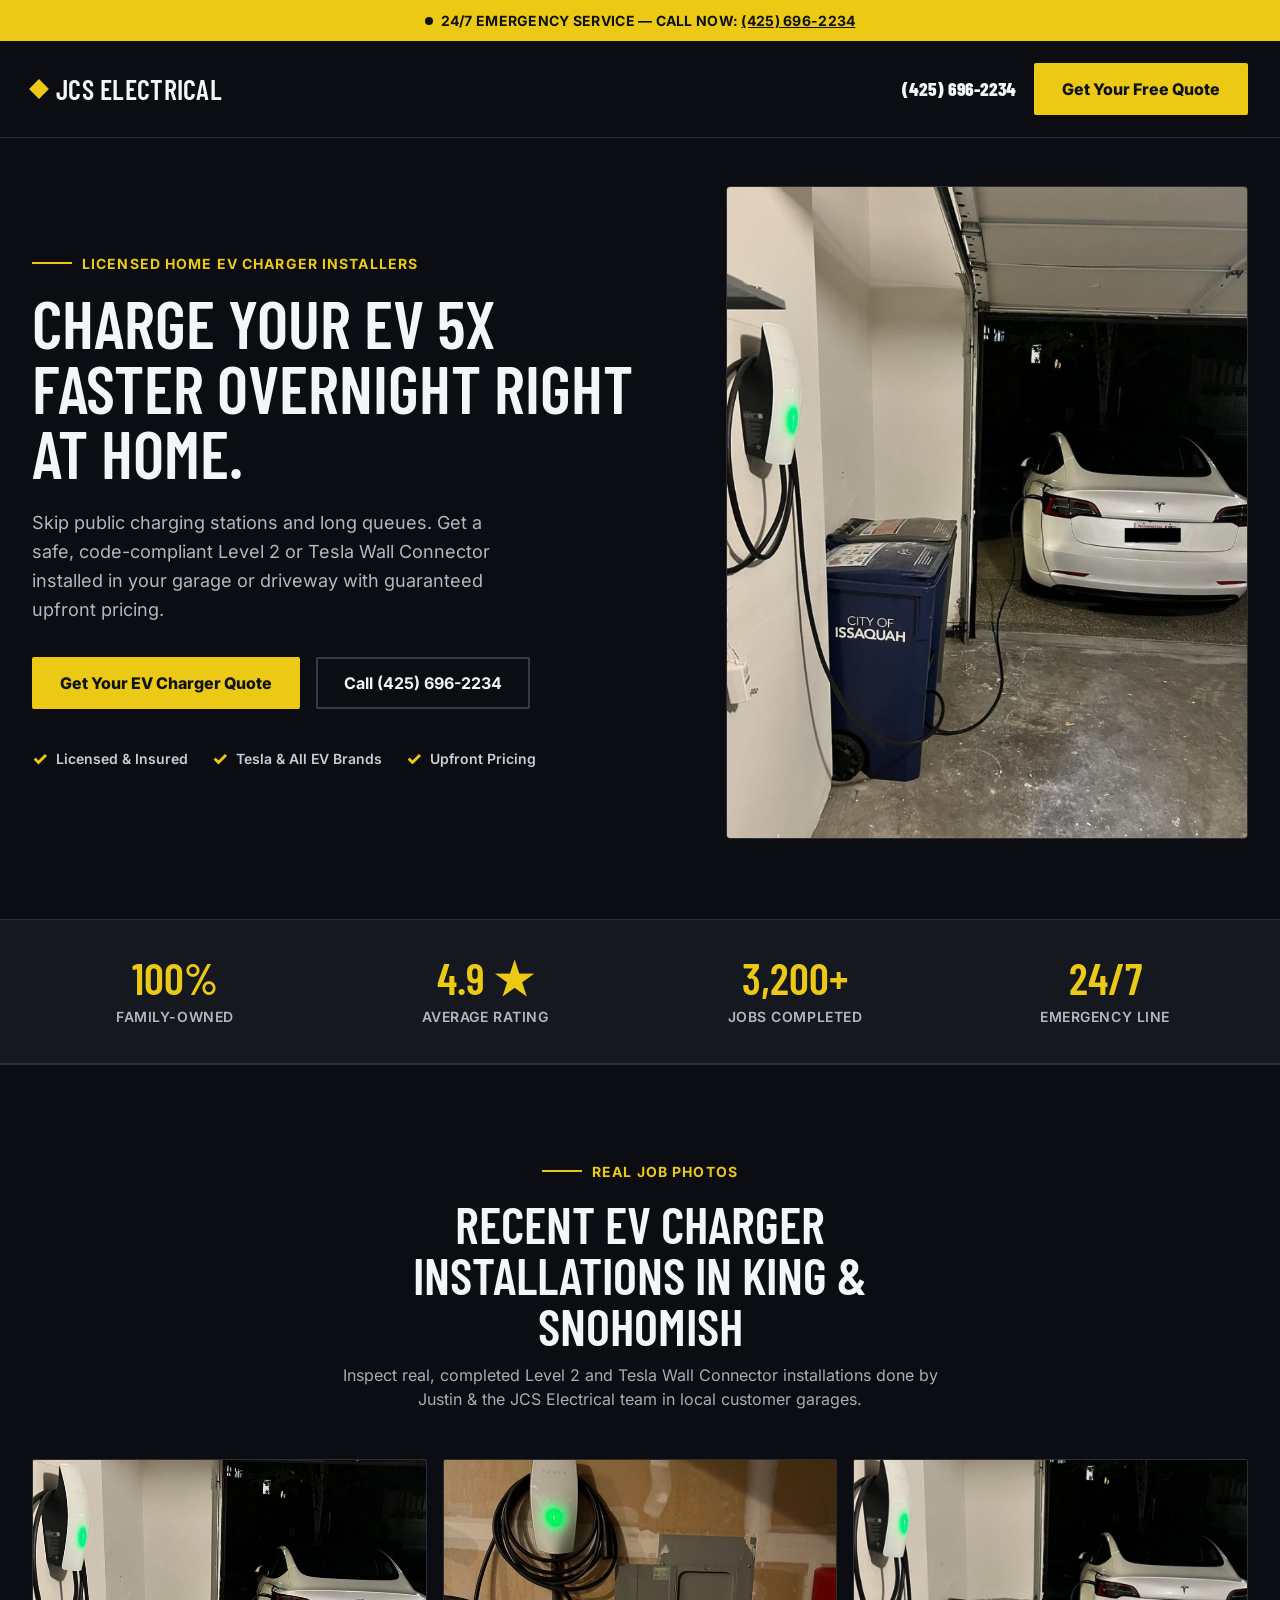
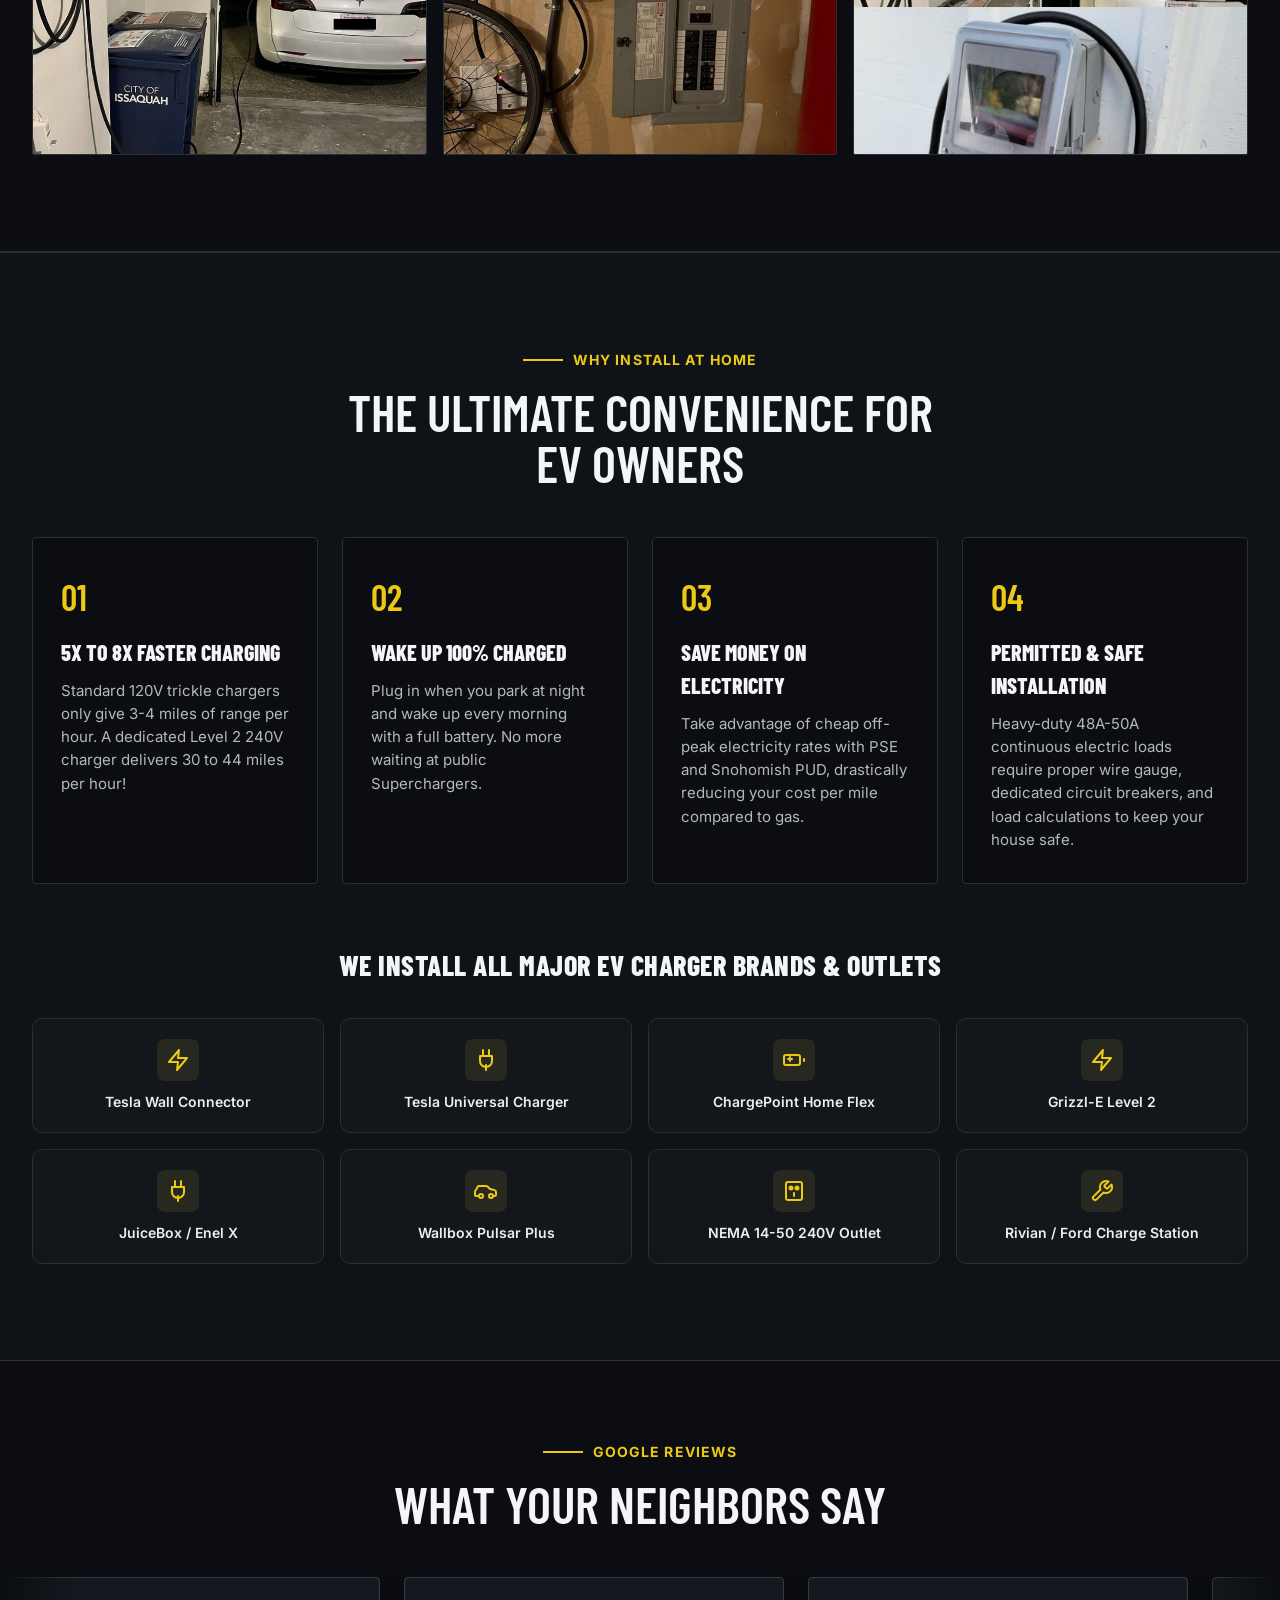
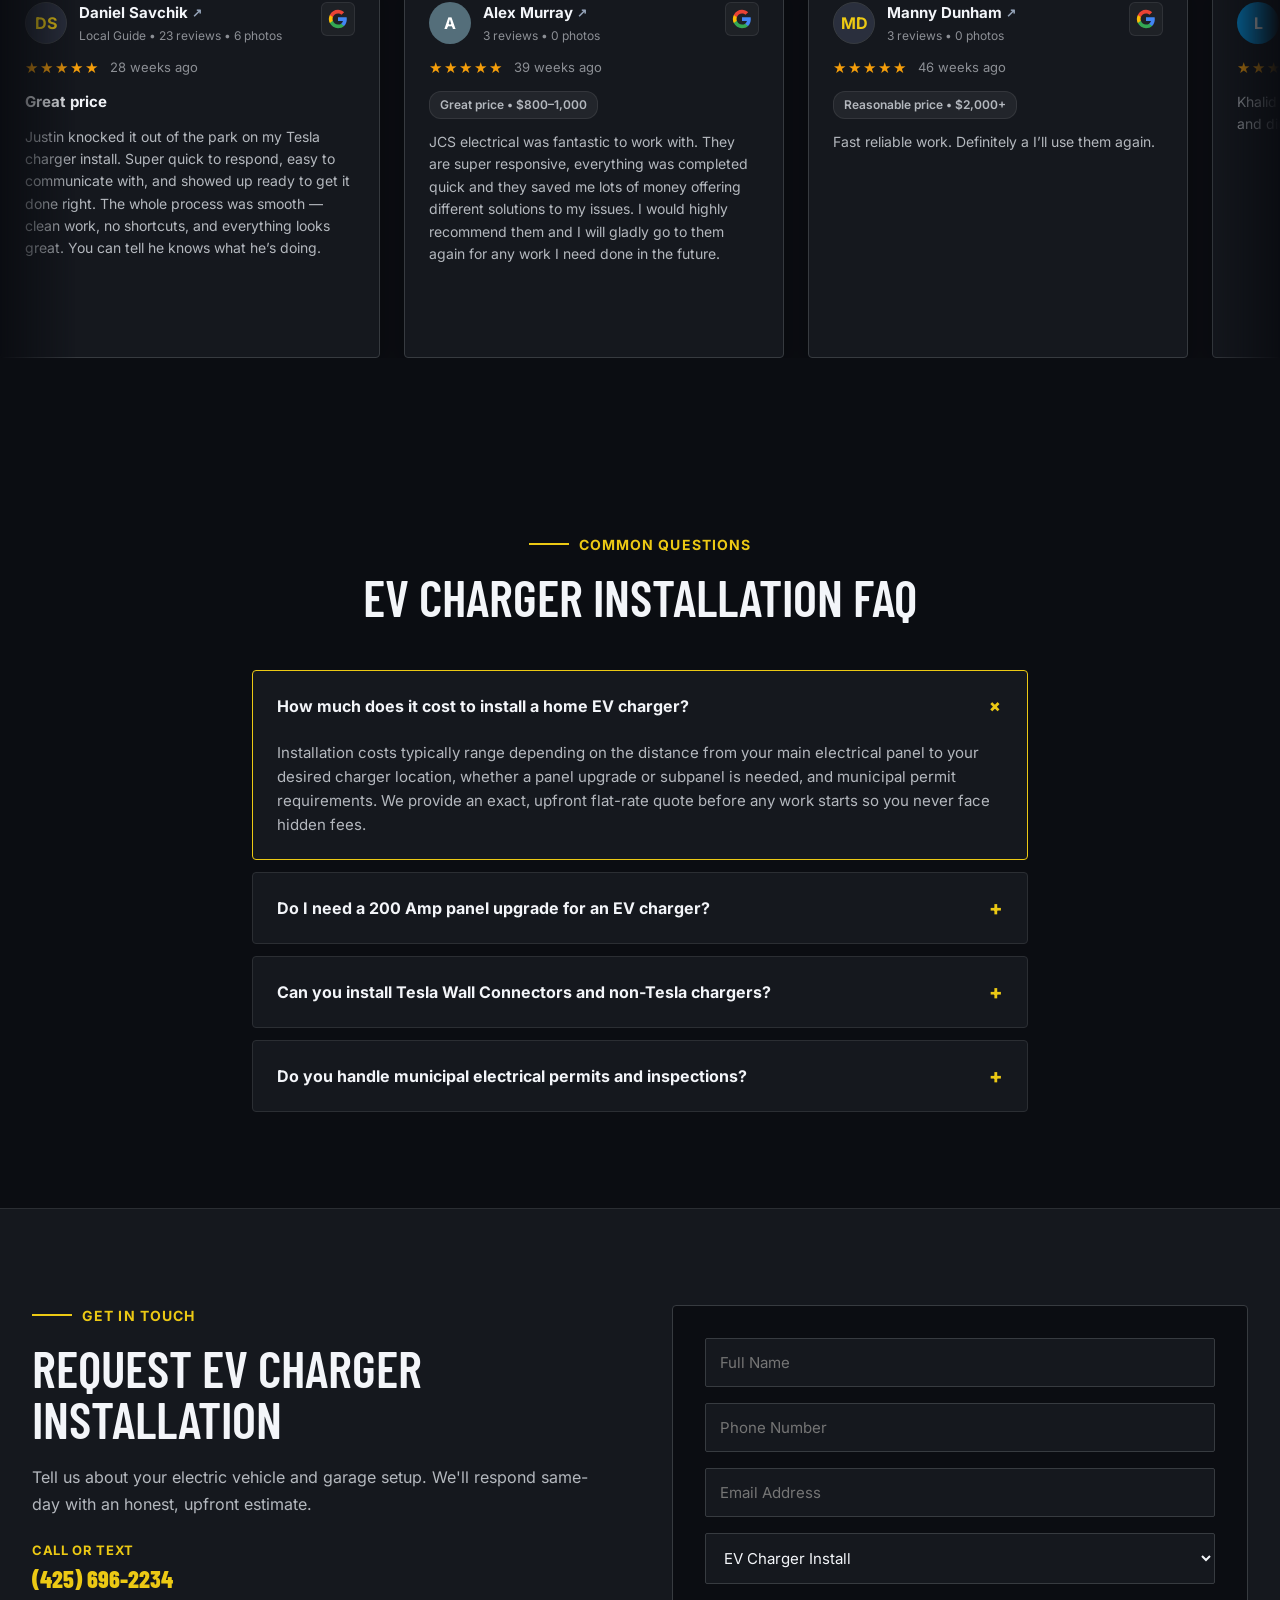
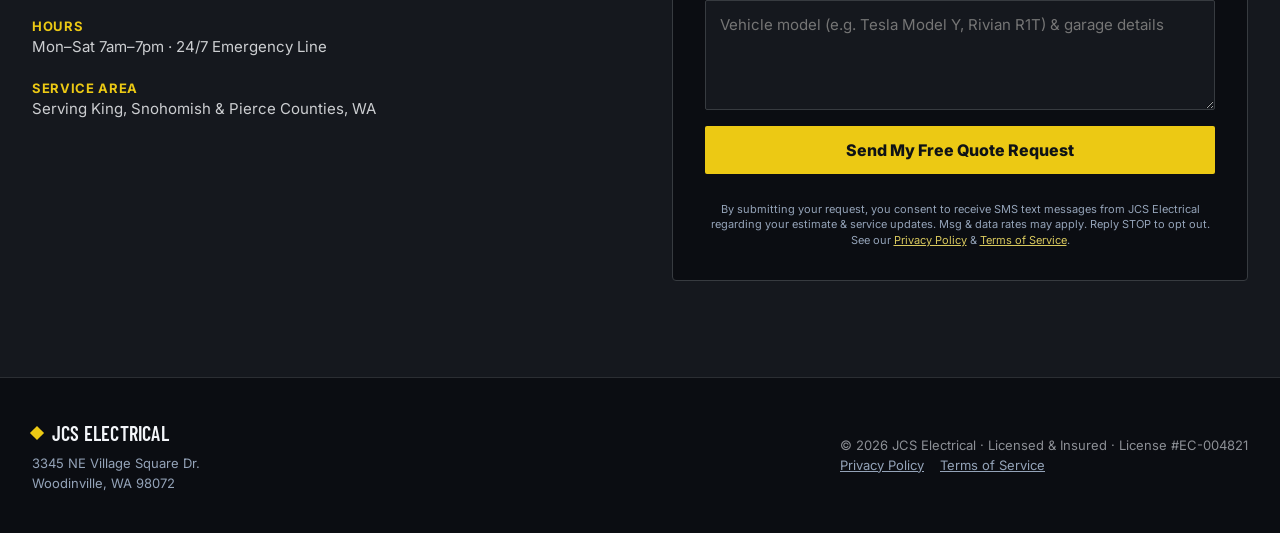
==== ev-charger-installation/index.html @ e64f1199 "Fix reviews slider flex layout fallback and modal form styling" ====
<!DOCTYPE html>
<html lang="en">
<head>
  <meta charset="UTF-8">
  <meta name="viewport" content="width=device-width, initial-scale=1.0">
  <title>Home EV Charger Installation Seattle &amp; Snohomish | Tesla &amp; Level 2 | JCS Electrical</title>
  <meta name="description" content="Licensed &amp; insured electricians installing Level 2 home EV chargers &amp; Tesla Wall Connectors across King &amp; Snohomish Counties. Upfront pricing, same-day scheduling. Call (425) 696-2234.">
  
  <!-- Open Graph / Meta -->
  <meta property="og:title" content="Home EV Charger Installation | JCS Electrical">
  <meta property="og:description" content="Charge your EV 5x faster overnight right at home. Licensed Level 2 &amp; Tesla Wall Connector installers in King &amp; Snohomish Counties.">
  <meta property="og:image" content="https://go.jcselectricalseattle.com/assets/ev-charger/ev-install-1.jpg">
  <meta property="og:url" content="https://go.jcselectricalseattle.com/ev-charger-installation/">

  <!-- Google Tag Manager -->
  <script>(function(w,d,s,l,i){w[l]=w[l]||[];w[l].push({'gtm.start':
  new Date().getTime(),event:'gtm.js'});var f=d.getElementsByTagName(s)[0],
  j=d.createElement(s),dl=l!='dataLayer'?'l='+l:'';j.async=true;j.src=
  'https://www.googletagmanager.com/gtm.js?id='+i+dl;f.parentNode.insertBefore(j,f);
  })(window,document,'script','dataLayer','GTM-WF25S3V5');</script>
  <!-- End Google Tag Manager -->

  <!-- Google Fonts & Stylesheets -->
  <link rel="preconnect" href="https://fonts.googleapis.com">
  <link rel="preconnect" href="https://fonts.gstatic.com" crossorigin>
  <link href="https://fonts.googleapis.com/css2?family=Barlow+Condensed:wght@700;800;900&family=Inter:wght@400;500;600;700&display=swap" rel="stylesheet">
  <link rel="stylesheet" href="/css/styles.css">
  <link rel="stylesheet" href="../css/styles.css">
  <link rel="icon" type="image/x-icon" href="../favicon.ico">

  <style>
    /* Critical Reviews Slider Layout & Animation Fallbacks */
    .reviews-section {
      padding-top: 80px;
      padding-bottom: 80px;
      overflow: hidden;
      position: relative;
    }
    .reviews-slider-wrapper {
      width: 100%;
      overflow: hidden;
      position: relative;
      margin-top: 40px;
      mask-image: linear-gradient(to right, transparent 0%, black 6%, black 94%, transparent 100%);
      -webkit-mask-image: linear-gradient(to right, transparent 0%, black 6%, black 94%, transparent 100%);
    }
    .reviews-slider-track {
      display: flex !important;
      flex-direction: row !important;
      flex-wrap: nowrap !important;
      gap: 24px !important;
      width: max-content !important;
      min-width: max-content !important;
      animation: infiniteScroll 55s linear infinite !important;
      animation-play-state: running !important;
      will-change: transform;
    }
    .reviews-slider-track:hover,
    .reviews-slider-track *:hover {
      animation-play-state: running !important;
    }
    @keyframes infiniteScroll {
      0% { transform: translateX(0); }
      100% { transform: translateX(-50%); }
    }
    .google-review-card {
      width: 380px !important;
      min-width: 380px !important;
      max-width: 380px !important;
      flex-shrink: 0 !important;
      background: var(--bg-card, #1c1f26);
      border: 1px solid var(--border-color-light, rgba(255,255,255,0.1));
      border-radius: var(--radius-md, 12px);
      padding: 24px;
      display: flex !important;
      flex-direction: column !important;
      gap: 12px;
      box-shadow: 0 8px 24px rgba(0, 0, 0, 0.3);
    }

    /* Custom EV Page Layout & Symmetry Fixes */
    .ev-features-grid {
      display: grid;
      grid-template-columns: repeat(4, 1fr) !important;
      gap: 24px !important;
      margin-bottom: 48px !important;
    }
    @media (max-width: 1024px) {
      .ev-features-grid {
        grid-template-columns: repeat(2, 1fr) !important;
      }
    }
    @media (max-width: 600px) {
      .ev-features-grid {
        grid-template-columns: 1fr !important;
      }
    }

    .ev-brands-grid {
      display: grid;
      grid-template-columns: repeat(4, 1fr);
      gap: 16px;
      margin-top: 32px;
    }
    @media (max-width: 900px) {
      .ev-brands-grid {
        grid-template-columns: repeat(2, 1fr);
      }
    }
    @media (max-width: 480px) {
      .ev-brands-grid {
        grid-template-columns: repeat(2, 1fr);
        gap: 10px;
      }
    }

    .ev-brand-card {
      background: oklch(20% 0.01 260);
      border: 1px solid oklch(30% 0.01 260);
      border-radius: 10px;
      padding: 20px 16px;
      text-align: center;
      font-weight: 600;
      color: oklch(95% 0.005 260);
      font-size: 14px;
      display: flex;
      flex-direction: column;
      align-items: center;
      justify-content: center;
      gap: 10px;
      transition: transform 0.2s ease, border-color 0.2s ease, box-shadow 0.2s ease;
    }
    .ev-brand-card:hover {
      border-color: var(--accent-gold);
      transform: translateY(-3px);
      box-shadow: 0 8px 20px rgba(0, 0, 0, 0.4);
    }
    .ev-brand-icon {
      display: flex;
      align-items: center;
      justify-content: center;
      width: 42px;
      height: 42px;
      background: rgba(217, 201, 94, 0.1);
      border-radius: 8px;
    }
    .gallery-caption {
      padding: 12px 16px;
      font-size: 13px;
      color: #94a3b8;
      background: oklch(18% 0.01 260);
      border-top: 1px solid oklch(28% 0.01 260);
      text-align: center;
      font-weight: 500;
    }
  </style>

  <!-- Structured Data Schema -->
  <script type="application/ld+json">
  {
    "@context": "https://schema.org",
    "@type": "Electrician",
    "name": "JCS Electrical - Home EV Charger Installation",
    "@id": "https://go.jcselectricalseattle.com/ev-charger-installation/#electrician",
    "url": "https://go.jcselectricalseattle.com/ev-charger-installation/",
    "telephone": "+1-425-696-2234",
    "priceRange": "$$",
    "address": {
      "@type": "PostalAddress",
      "streetAddress": "3345 NE Village Square Dr.",
      "addressLocality": "Woodinville",
      "addressRegion": "WA",
      "postalCode": "98072",
      "addressCountry": "US"
    },
    "geo": {
      "@type": "GeoCoordinates",
      "latitude": 47.7543,
      "longitude": -122.1635
    },
    "openingHoursSpecification": {
      "@type": "OpeningHoursSpecification",
      "dayOfWeek": ["Monday", "Tuesday", "Wednesday", "Thursday", "Friday", "Saturday"],
      "opens": "07:00",
      "closes": "19:00"
    },
    "areaServed": [
      "Seattle", "Woodinville", "Bothell", "Kirkland", "Redmond", "Bellevue", 
      "Issaquah", "Sammamish", "Snohomish", "Everett", "Lynnwood"
    ],
    "hasOfferCatalog": {
      "@type": "OfferCatalog",
      "name": "EV Charger Installation Services",
      "itemListElement": [
        {
          "@type": "Offer",
          "itemOffered": {
            "@type": "Service",
            "name": "Tesla Wall Connector Installation"
          }
        },
        {
          "@type": "Offer",
          "itemOffered": {
            "@type": "Service",
            "name": "Level 2 EV Charger Installation (240V NEMA 14-50)"
          }
        }
      ]
    }
  }
  </script>
</head>
<body>
  <!-- Google Tag Manager (noscript) -->
  <noscript><iframe src="https://www.googletagmanager.com/ns.html?id=GTM-WF25S3V5"
  height="0" width="0" style="display:none;visibility:hidden"></iframe></noscript>
  <!-- End Google Tag Manager (noscript) -->

  <!-- 1. EMERGENCY TOP BANNER -->
  <div class="emergency-banner">
    <span class="emergency-dot"></span>
    <span>24/7 EMERGENCY SERVICE — CALL NOW: <a href="tel:4256962234" style="color:inherit; text-decoration:underline;">(425) 696-2234</a></span>
  </div>

  <!-- 2. SITE HEADER & NAVIGATION -->
  <header class="site-header">
    <div class="container header-container">
      <a href="../" class="logo">
        <span class="logo-icon"></span>
        JCS ELECTRICAL
      </a>

      <!-- Header Actions -->
      <div class="header-actions">
        <a href="tel:4256962234" class="phone-link">(425) 696-2234</a>
        <a href="#contact" class="btn-primary">Get Your Free Quote</a>
      </div>
    </div>
  </header>

  <!-- 3. HERO SECTION (DEDICATED EV CHARGER) -->
  <section id="hero" class="hero-section container">
    <div>
      <div class="heading-tag">
        <div class="heading-tag-line"></div>
        <span class="heading-tag-text">LICENSED HOME EV CHARGER INSTALLERS</span>
      </div>
      <h1 class="hero-headline">
        Charge Your EV 5x Faster Overnight Right at Home.
      </h1>
      <p class="hero-description">
        Skip public charging stations and long queues. Get a safe, code-compliant Level 2 or Tesla Wall Connector installed in your garage or driveway with guaranteed upfront pricing.
      </p>
      <div class="hero-cta-group">
        <a href="#contact" class="btn-primary">Get Your EV Charger Quote</a>
        <a href="tel:4256962234" class="btn-secondary">Call (425) 696-2234</a>
      </div>
      <div class="trust-badges-inline">
        <div class="badge-item"><span class="badge-check">✓</span> Licensed &amp; Insured</div>
        <div class="badge-item"><span class="badge-check">✓</span> Tesla &amp; All EV Brands</div>
        <div class="badge-item"><span class="badge-check">✓</span> Upfront Pricing</div>
      </div>
    </div>
    <div class="hero-image-wrapper">
      <img src="../assets/ev-charger/ev-install-1.jpg" alt="Tesla Model 3 charging in Issaquah garage with Tesla Wall Connector installed by JCS Electrical" loading="eager">
    </div>
  </section>

  <!-- 4. STATS BAR -->
  <section class="stats-section">
    <div class="container stats-grid">
      <div>
        <div class="stat-value">100%</div>
        <div class="stat-label">Family-Owned</div>
      </div>
      <div>
        <div class="stat-value">4.9 ★</div>
        <div class="stat-label">Average Rating</div>
      </div>
      <div>
        <div class="stat-value">3,200+</div>
        <div class="stat-label">Jobs Completed</div>
      </div>
      <div>
        <div class="stat-value">24/7</div>
        <div class="stat-label">Emergency Line</div>
      </div>
    </div>
  </section>

  <!-- 5. OUR WORK / REAL EV CHARGER INSTALLATION PHOTOS -->
  <section id="work" class="gallery-section">
    <div class="container">
      <div class="gallery-header">
        <div class="heading-tag" style="justify-content: center;">
          <div class="heading-tag-line"></div>
          <span class="heading-tag-text">Real Job Photos</span>
        </div>
        <h2 class="section-title">Recent EV Charger Installations in King &amp; Snohomish</h2>
        <p style="color: oklch(75% 0.01 260); text-align: center; max-width: 680px; margin: 12px auto 0;">
          Inspect real, completed Level 2 and Tesla Wall Connector installations done by Justin &amp; the JCS Electrical team in local customer garages.
        </p>
      </div>

      <div class="gallery-grid" style="grid-template-columns: repeat(auto-fit, minmax(300px, 1fr));">
        <div class="gallery-item">
          <img src="../assets/ev-charger/ev-install-1.jpg" alt="Tesla Model 3 charging in Issaquah home garage with Tesla Wall Connector" loading="lazy">
          <div class="gallery-caption">
            Tesla Model 3 Home Garage Charger — Issaquah, WA
          </div>
        </div>
        <div class="gallery-item">
          <img src="../assets/ev-charger/ev-install-3.jpg" alt="Tesla Wall Connector installed next to service panel in garage" loading="lazy">
          <div class="gallery-caption">
            Tesla Wall Connector &amp; 50A Breaker Panel Setup — Woodinville, WA
          </div>
        </div>
        <div class="gallery-item">
          <img src="../assets/ev-charger/ev-install-2.jpg" alt="Tesla Wall Connector and weatherproof 240V NEMA 14-50 outdoor outlet" loading="lazy">
          <div class="gallery-caption">
            Weatherproof 240V Outdoor NEMA 14-50 Outlet &amp; Tesla Charger — Bothell, WA
          </div>
        </div>
      </div>
    </div>
  </section>

  <!-- 6. WHY UPGRADE TO LEVEL 2 HOME CHARGING -->
  <section class="why-section">
    <div class="container">
      <div class="gallery-header">
        <div class="heading-tag" style="justify-content: center;">
          <div class="heading-tag-line"></div>
          <span class="heading-tag-text">Why Install At Home</span>
        </div>
        <h2 class="section-title">The Ultimate Convenience for EV Owners</h2>
      </div>

      <div class="why-grid ev-features-grid">
        <div class="why-card">
          <div class="why-number">01</div>
          <h3 class="why-title">5x to 8x Faster Charging</h3>
          <p class="why-desc">Standard 120V trickle chargers only give 3-4 miles of range per hour. A dedicated Level 2 240V charger delivers 30 to 44 miles per hour!</p>
        </div>
        <div class="why-card">
          <div class="why-number">02</div>
          <h3 class="why-title">Wake Up 100% Charged</h3>
          <p class="why-desc">Plug in when you park at night and wake up every morning with a full battery. No more waiting at public Superchargers.</p>
        </div>
        <div class="why-card">
          <div class="why-number">03</div>
          <h3 class="why-title">Save Money on Electricity</h3>
          <p class="why-desc">Take advantage of cheap off-peak electricity rates with PSE and Snohomish PUD, drastically reducing your cost per mile compared to gas.</p>
        </div>
        <div class="why-card">
          <div class="why-number">04</div>
          <h3 class="why-title">Permitted &amp; Safe Installation</h3>
          <p class="why-desc">Heavy-duty 48A-50A continuous electric loads require proper wire gauge, dedicated circuit breakers, and load calculations to keep your house safe.</p>
        </div>
      </div>

      <!-- BRANDS SUPPORTED -->
      <div style="margin-top: 60px;">
        <h3 style="text-align: center; font-family: var(--font-heading); font-size: 28px; font-weight: 800; text-transform: uppercase; letter-spacing: 0.5px; color: var(--text-main);">
          We Install All Major EV Charger Brands &amp; Outlets
        </h3>
        <div class="ev-brands-grid">
          <div class="ev-brand-card">
            <span class="ev-brand-icon"><svg width="24" height="24" viewBox="0 0 24 24" fill="none" stroke="var(--accent-gold)" stroke-width="2" stroke-linecap="round" stroke-linejoin="round"><polygon points="13 2 3 14 12 14 11 22 21 10 12 10 13 2"></polygon></svg></span>
            Tesla Wall Connector
          </div>
          <div class="ev-brand-card">
            <span class="ev-brand-icon"><svg width="24" height="24" viewBox="0 0 24 24" fill="none" stroke="var(--accent-gold)" stroke-width="2" stroke-linecap="round" stroke-linejoin="round"><path d="M12 22v-5"></path><path d="M9 8V2"></path><path d="M15 8V2"></path><path d="M18 8v5a6 6 0 0 1-12 0V8z"></path></svg></span>
            Tesla Universal Charger
          </div>
          <div class="ev-brand-card">
            <span class="ev-brand-icon"><svg width="24" height="24" viewBox="0 0 24 24" fill="none" stroke="var(--accent-gold)" stroke-width="2" stroke-linecap="round" stroke-linejoin="round"><rect x="2" y="7" width="16" height="10" rx="2"></rect><line x1="22" y1="11" x2="22" y2="13"></line><line x1="6" y1="11" x2="10" y2="11"></line><line x1="8" y1="9" x2="8" y2="13"></line></svg></span>
            ChargePoint Home Flex
          </div>
          <div class="ev-brand-card">
            <span class="ev-brand-icon"><svg width="24" height="24" viewBox="0 0 24 24" fill="none" stroke="var(--accent-gold)" stroke-width="2" stroke-linecap="round" stroke-linejoin="round"><polygon points="13 2 3 14 12 14 11 22 21 10 12 10 13 2"></polygon></svg></span>
            Grizzl-E Level 2
          </div>
          <div class="ev-brand-card">
            <span class="ev-brand-icon"><svg width="24" height="24" viewBox="0 0 24 24" fill="none" stroke="var(--accent-gold)" stroke-width="2" stroke-linecap="round" stroke-linejoin="round"><path d="M12 22v-5"></path><path d="M9 8V2"></path><path d="M15 8V2"></path><path d="M18 8v5a6 6 0 0 1-12 0V8z"></path></svg></span>
            JuiceBox / Enel X
          </div>
          <div class="ev-brand-card">
            <span class="ev-brand-icon"><svg width="24" height="24" viewBox="0 0 24 24" fill="none" stroke="var(--accent-gold)" stroke-width="2" stroke-linecap="round" stroke-linejoin="round"><path d="M19 17h2c.6 0 1-.4 1-1v-3c0-.9-.7-1.7-1.5-1.9C18.7 10.6 16 10 16 10s-1.3-1.4-2.2-2.3c-.5-.4-1.1-.7-1.8-.7H5c-.6 0-1.1.4-1.4.9l-1.5 2.8C1.4 11.2 1 12 1 13v3c0 .6.4 1 1 1h2"></path><circle cx="7" cy="17" r="2"></circle><circle cx="17" cy="17" r="2"></circle></svg></span>
            Wallbox Pulsar Plus
          </div>
          <div class="ev-brand-card">
            <span class="ev-brand-icon"><svg width="24" height="24" viewBox="0 0 24 24" fill="none" stroke="var(--accent-gold)" stroke-width="2" stroke-linecap="round" stroke-linejoin="round"><rect x="4" y="3" width="16" height="18" rx="2"></rect><circle cx="9" cy="9" r="1.5" fill="var(--accent-gold)"></circle><circle cx="15" cy="9" r="1.5" fill="var(--accent-gold)"></circle><path d="M12 14v3"></path></svg></span>
            NEMA 14-50 240V Outlet
          </div>
          <div class="ev-brand-card">
            <span class="ev-brand-icon"><svg width="24" height="24" viewBox="0 0 24 24" fill="none" stroke="var(--accent-gold)" stroke-width="2" stroke-linecap="round" stroke-linejoin="round"><path d="M14.7 6.3a1 1 0 0 0 0 1.4l1.6 1.6a1 1 0 0 0 1.4 0l3.77-3.77a6 6 0 0 1-7.94 7.94l-6.91 6.91a2.12 2.12 0 0 1-3-3l6.91-6.91a6 6 0 0 1 7.94-7.94l-3.76 3.76z"></path></svg></span>
            Rivian / Ford Charge Station
          </div>
        </div>
      </div>
    </div>
  </section>

  <!-- 6.5 REVIEWS SECTION (INFINITE SCROLLING GOOGLE REVIEWS SLIDER) -->
  <section id="reviews" class="reviews-section">
    <div class="container">
      <div class="reviews-header" style="text-align: center;">
        <div class="heading-tag" style="justify-content: center;">
          <div class="heading-tag-line"></div>
          <span class="heading-tag-text">GOOGLE REVIEWS</span>
        </div>
        <h2 class="section-title">What your neighbors say</h2>
      </div>
    </div>

    <div class="reviews-slider-wrapper">
      <div class="reviews-slider-track">
        <!-- FIRST SET OF 10 GOOGLE REVIEWS -->
        <div class="google-review-card">
          <div class="gr-header">
            <div class="gr-author-info">
              <div class="gr-avatar gr-avatar-dark">DS</div>
              <div>
                <div class="gr-author-name">Daniel Savchik <span class="gr-ext-icon">↗</span></div>
                <div class="gr-author-subtext">Local Guide • 23 reviews • 6 photos</div>
              </div>
            </div>
            <div class="gr-google-logo" aria-label="Google Review">
              <svg width="20" height="20" viewBox="0 0 24 24">
                <path fill="#4285F4" d="M22.56 12.25c0-.78-.07-1.53-.2-2.25H12v4.26h5.92c-.26 1.37-1.04 2.53-2.21 3.31v2.77h3.57c2.08-1.92 3.28-4.74 3.28-8.09z"/>
                <path fill="#34A853" d="M12 23c2.97 0 5.46-.98 7.28-2.66l-3.57-2.77c-.98.66-2.23 1.06-3.71 1.06-2.86 0-5.29-1.93-6.16-4.53H2.18v2.84C3.99 20.53 7.7 23 12 23z"/>
                <path fill="#FBBC05" d="M5.84 14.09c-.22-.66-.35-1.36-.35-2.09s.13-1.43.35-2.09V7.06H2.18C1.43 8.55 1 10.22 1 12s.43 3.45 1.18 4.94l2.85-2.22.81-.63z"/>
                <path fill="#EA4335" d="M12 5.38c1.62 0 3.06.56 4.21 1.64l3.15-3.15C17.45 2.09 14.97 1 12 1 7.7 1 3.99 3.47 2.18 7.06l3.66 2.84c.87-2.6 3.3-4.52 6.16-4.52z"/>
              </svg>
            </div>
          </div>
          <div class="gr-rating-row">
            <div class="gr-stars">★★★★★</div>
            <span class="gr-time">28 weeks ago</span>
          </div>
          <div class="gr-review-title">Great price</div>
          <p class="gr-review-text">Justin knocked it out of the park on my Tesla charger install. Super quick to respond, easy to communicate with, and showed up ready to get it done right. The whole process was smooth — clean work, no shortcuts, and everything looks great. You can tell he knows what he’s doing.</p>
        </div>

        <div class="google-review-card">
          <div class="gr-header">
            <div class="gr-author-info">
              <div class="gr-avatar gr-avatar-slate">A</div>
              <div>
                <div class="gr-author-name">Alex Murray <span class="gr-ext-icon">↗</span></div>
                <div class="gr-author-subtext">3 reviews • 0 photos</div>
              </div>
            </div>
            <div class="gr-google-logo" aria-label="Google Review">
              <svg width="20" height="20" viewBox="0 0 24 24">
                <path fill="#4285F4" d="M22.56 12.25c0-.78-.07-1.53-.2-2.25H12v4.26h5.92c-.26 1.37-1.04 2.53-2.21 3.31v2.77h3.57c2.08-1.92 3.28-4.74 3.28-8.09z"/>
                <path fill="#34A853" d="M12 23c2.97 0 5.46-.98 7.28-2.66l-3.57-2.77c-.98.66-2.23 1.06-3.71 1.06-2.86 0-5.29-1.93-6.16-4.53H2.18v2.84C3.99 20.53 7.7 23 12 23z"/>
                <path fill="#FBBC05" d="M5.84 14.09c-.22-.66-.35-1.36-.35-2.09s.13-1.43.35-2.09V7.06H2.18C1.43 8.55 1 10.22 1 12s.43 3.45 1.18 4.94l2.85-2.22.81-.63z"/>
                <path fill="#EA4335" d="M12 5.38c1.62 0 3.06.56 4.21 1.64l3.15-3.15C17.45 2.09 14.97 1 12 1 7.7 1 3.99 3.47 2.18 7.06l3.66 2.84c.87-2.6 3.3-4.52 6.16-4.52z"/>
              </svg>
            </div>
          </div>
          <div class="gr-rating-row">
            <div class="gr-stars">★★★★★</div>
            <span class="gr-time">39 weeks ago</span>
          </div>
          <div class="gr-tag-pill">Great price • $800–1,000</div>
          <p class="gr-review-text">JCS electrical was fantastic to work with. They are super responsive, everything was completed quick and they saved me lots of money offering different solutions to my issues. I would highly recommend them and I will gladly go to them again for any work I need done in the future.</p>
        </div>

        <div class="google-review-card">
          <div class="gr-header">
            <div class="gr-author-info">
              <div class="gr-avatar gr-avatar-dark">MD</div>
              <div>
                <div class="gr-author-name">Manny Dunham <span class="gr-ext-icon">↗</span></div>
                <div class="gr-author-subtext">3 reviews • 0 photos</div>
              </div>
            </div>
            <div class="gr-google-logo" aria-label="Google Review">
              <svg width="20" height="20" viewBox="0 0 24 24">
                <path fill="#4285F4" d="M22.56 12.25c0-.78-.07-1.53-.2-2.25H12v4.26h5.92c-.26 1.37-1.04 2.53-2.21 3.31v2.77h3.57c2.08-1.92 3.28-4.74 3.28-8.09z"/>
                <path fill="#34A853" d="M12 23c2.97 0 5.46-.98 7.28-2.66l-3.57-2.77c-.98.66-2.23 1.06-3.71 1.06-2.86 0-5.29-1.93-6.16-4.53H2.18v2.84C3.99 20.53 7.7 23 12 23z"/>
                <path fill="#FBBC05" d="M5.84 14.09c-.22-.66-.35-1.36-.35-2.09s.13-1.43.35-2.09V7.06H2.18C1.43 8.55 1 10.22 1 12s.43 3.45 1.18 4.94l2.85-2.22.81-.63z"/>
                <path fill="#EA4335" d="M12 5.38c1.62 0 3.06.56 4.21 1.64l3.15-3.15C17.45 2.09 14.97 1 12 1 7.7 1 3.99 3.47 2.18 7.06l3.66 2.84c.87-2.6 3.3-4.52 6.16-4.52z"/>
              </svg>
            </div>
          </div>
          <div class="gr-rating-row">
            <div class="gr-stars">★★★★★</div>
            <span class="gr-time">46 weeks ago</span>
          </div>
          <div class="gr-tag-pill">Reasonable price • $2,000+</div>
          <p class="gr-review-text">Fast reliable work. Definitely a I’ll use them again.</p>
        </div>

        <div class="google-review-card">
          <div class="gr-header">
            <div class="gr-author-info">
              <div class="gr-avatar gr-avatar-blue">L</div>
              <div>
                <div class="gr-author-name">Laura Davis <span class="gr-ext-icon">↗</span></div>
                <div class="gr-author-subtext">5 reviews • 0 photos</div>
              </div>
            </div>
            <div class="gr-google-logo" aria-label="Google Review">
              <svg width="20" height="20" viewBox="0 0 24 24">
                <path fill="#4285F4" d="M22.56 12.25c0-.78-.07-1.53-.2-2.25H12v4.26h5.92c-.26 1.37-1.04 2.53-2.21 3.31v2.77h3.57c2.08-1.92 3.28-4.74 3.28-8.09z"/>
                <path fill="#34A853" d="M12 23c2.97 0 5.46-.98 7.28-2.66l-3.57-2.77c-.98.66-2.23 1.06-3.71 1.06-2.86 0-5.29-1.93-6.16-4.53H2.18v2.84C3.99 20.53 7.7 23 12 23z"/>
                <path fill="#FBBC05" d="M5.84 14.09c-.22-.66-.35-1.36-.35-2.09s.13-1.43.35-2.09V7.06H2.18C1.43 8.55 1 10.22 1 12s.43 3.45 1.18 4.94l2.85-2.22.81-.63z"/>
                <path fill="#EA4335" d="M12 5.38c1.62 0 3.06.56 4.21 1.64l3.15-3.15C17.45 2.09 14.97 1 12 1 7.7 1 3.99 3.47 2.18 7.06l3.66 2.84c.87-2.6 3.3-4.52 6.16-4.52z"/>
              </svg>
            </div>
          </div>
          <div class="gr-rating-row">
            <div class="gr-stars">★★★★★</div>
            <span class="gr-time">49 weeks ago</span>
          </div>
          <p class="gr-review-text">Khalid and Malachi were awesome, professional and did a great job repairing my electrical issue !</p>
        </div>

        <div class="google-review-card">
          <div class="gr-header">
            <div class="gr-author-info">
              <div class="gr-avatar gr-avatar-green">E</div>
              <div>
                <div class="gr-author-name">Eddie Sanchez <span class="gr-ext-icon">↗</span></div>
                <div class="gr-author-subtext">3 reviews • 6 photos</div>
              </div>
            </div>
            <div class="gr-google-logo" aria-label="Google Review">
              <svg width="20" height="20" viewBox="0 0 24 24">
                <path fill="#4285F4" d="M22.56 12.25c0-.78-.07-1.53-.2-2.25H12v4.26h5.92c-.26 1.37-1.04 2.53-2.21 3.31v2.77h3.57c2.08-1.92 3.28-4.74 3.28-8.09z"/>
                <path fill="#34A853" d="M12 23c2.97 0 5.46-.98 7.28-2.66l-3.57-2.77c-.98.66-2.23 1.06-3.71 1.06-2.86 0-5.29-1.93-6.16-4.53H2.18v2.84C3.99 20.53 7.7 23 12 23z"/>
                <path fill="#FBBC05" d="M5.84 14.09c-.22-.66-.35-1.36-.35-2.09s.13-1.43.35-2.09V7.06H2.18C1.43 8.55 1 10.22 1 12s.43 3.45 1.18 4.94l2.85-2.22.81-.63z"/>
                <path fill="#EA4335" d="M12 5.38c1.62 0 3.06.56 4.21 1.64l3.15-3.15C17.45 2.09 14.97 1 12 1 7.7 1 3.99 3.47 2.18 7.06l3.66 2.84c.87-2.6 3.3-4.52 6.16-4.52z"/>
              </svg>
            </div>
          </div>
          <div class="gr-rating-row">
            <div class="gr-stars">★★★★★</div>
            <span class="gr-time">Jul 13, 2025</span>
          </div>
          <p class="gr-review-text">I’ve worked with JCS Electric since the early days, and the quality of their work has remained solid across every project. They’re dependable, efficient, and consistently deliver clean, professional electrical installations that meet code and hold up over time.</p>
        </div>

        <div class="google-review-card">
          <div class="gr-header">
            <div class="gr-author-info">
              <div class="gr-avatar gr-avatar-dark">AJ</div>
              <div>
                <div class="gr-author-name">ashish jain <span class="gr-ext-icon">↗</span></div>
                <div class="gr-author-subtext">Local Guide • 20 reviews • 0 photos</div>
              </div>
            </div>
            <div class="gr-google-logo" aria-label="Google Review">
              <svg width="20" height="20" viewBox="0 0 24 24">
                <path fill="#4285F4" d="M22.56 12.25c0-.78-.07-1.53-.2-2.25H12v4.26h5.92c-.26 1.37-1.04 2.53-2.21 3.31v2.77h3.57c2.08-1.92 3.28-4.74 3.28-8.09z"/>
                <path fill="#34A853" d="M12 23c2.97 0 5.46-.98 7.28-2.66l-3.57-2.77c-.98.66-2.23 1.06-3.71 1.06-2.86 0-5.29-1.93-6.16-4.53H2.18v2.84C3.99 20.53 7.7 23 12 23z"/>
                <path fill="#FBBC05" d="M5.84 14.09c-.22-.66-.35-1.36-.35-2.09s.13-1.43.35-2.09V7.06H2.18C1.43 8.55 1 10.22 1 12s.43 3.45 1.18 4.94l2.85-2.22.81-.63z"/>
                <path fill="#EA4335" d="M12 5.38c1.62 0 3.06.56 4.21 1.64l3.15-3.15C17.45 2.09 14.97 1 12 1 7.7 1 3.99 3.47 2.18 7.06l3.66 2.84c.87-2.6 3.3-4.52 6.16-4.52z"/>
              </svg>
            </div>
          </div>
          <div class="gr-rating-row">
            <div class="gr-stars">★★★★★</div>
            <span class="gr-time">Jun 6, 2025</span>
          </div>
          <div class="gr-tag-pill">Reasonable price</div>
          <p class="gr-review-text">I recently call JCS to fix a switch in one of my bathroom. I was helped by Dustin who was thorough professional. He understood the problem, explained it very clearly and then properly fixed it. Whole process of scheduling, getting someone to help was very smooth. Best part is that JCS have an AI enabled automated system to answer their call which works really well.</p>
        </div>

        <div class="google-review-card">
          <div class="gr-header">
            <div class="gr-author-info">
              <div class="gr-avatar gr-avatar-purple">m</div>
              <div>
                <div class="gr-author-name">mike7great <span class="gr-ext-icon">↗</span></div>
                <div class="gr-author-subtext">5 reviews • 0 photos</div>
              </div>
            </div>
            <div class="gr-google-logo" aria-label="Google Review">
              <svg width="20" height="20" viewBox="0 0 24 24">
                <path fill="#4285F4" d="M22.56 12.25c0-.78-.07-1.53-.2-2.25H12v4.26h5.92c-.26 1.37-1.04 2.53-2.21 3.31v2.77h3.57c2.08-1.92 3.28-4.74 3.28-8.09z"/>
                <path fill="#34A853" d="M12 23c2.97 0 5.46-.98 7.28-2.66l-3.57-2.77c-.98.66-2.23 1.06-3.71 1.06-2.86 0-5.29-1.93-6.16-4.53H2.18v2.84C3.99 20.53 7.7 23 12 23z"/>
                <path fill="#FBBC05" d="M5.84 14.09c-.22-.66-.35-1.36-.35-2.09s.13-1.43.35-2.09V7.06H2.18C1.43 8.55 1 10.22 1 12s.43 3.45 1.18 4.94l2.85-2.22.81-.63z"/>
                <path fill="#EA4335" d="M12 5.38c1.62 0 3.06.56 4.21 1.64l3.15-3.15C17.45 2.09 14.97 1 12 1 7.7 1 3.99 3.47 2.18 7.06l3.66 2.84c.87-2.6 3.3-4.52 6.16-4.52z"/>
              </svg>
            </div>
          </div>
          <div class="gr-rating-row">
            <div class="gr-stars">★★★★★</div>
            <span class="gr-time">Apr 27, 2025</span>
          </div>
          <p class="gr-review-text">They do things neat and are very knowledgeable. They explained all their actions, so I felt confidence in their job of setting up and wiring light fixtures in a bedroom. Would recommend them to a friend.</p>
        </div>

        <div class="google-review-card">
          <div class="gr-header">
            <div class="gr-author-info">
              <div class="gr-avatar gr-avatar-slate">AO</div>
              <div>
                <div class="gr-author-name">Amy O'Neill <span class="gr-ext-icon">↗</span></div>
                <div class="gr-author-subtext">8 reviews • 1 photo</div>
              </div>
            </div>
            <div class="gr-google-logo" aria-label="Google Review">
              <svg width="20" height="20" viewBox="0 0 24 24">
                <path fill="#4285F4" d="M22.56 12.25c0-.78-.07-1.53-.2-2.25H12v4.26h5.92c-.26 1.37-1.04 2.53-2.21 3.31v2.77h3.57c2.08-1.92 3.28-4.74 3.28-8.09z"/>
                <path fill="#34A853" d="M12 23c2.97 0 5.46-.98 7.28-2.66l-3.57-2.77c-.98.66-2.23 1.06-3.71 1.06-2.86 0-5.29-1.93-6.16-4.53H2.18v2.84C3.99 20.53 7.7 23 12 23z"/>
                <path fill="#FBBC05" d="M5.84 14.09c-.22-.66-.35-1.36-.35-2.09s.13-1.43.35-2.09V7.06H2.18C1.43 8.55 1 10.22 1 12s.43 3.45 1.18 4.94l2.85-2.22.81-.63z"/>
                <path fill="#EA4335" d="M12 5.38c1.62 0 3.06.56 4.21 1.64l3.15-3.15C17.45 2.09 14.97 1 12 1 7.7 1 3.99 3.47 2.18 7.06l3.66 2.84c.87-2.6 3.3-4.52 6.16-4.52z"/>
              </svg>
            </div>
          </div>
          <div class="gr-rating-row">
            <div class="gr-stars">★★★★★</div>
            <span class="gr-time">Apr 10, 2025</span>
          </div>
          <p class="gr-review-text">We hired JCS Electrical to install a whole home generator after losing power for a week following the last bomb cyclone. Justin provided a comprehensive report with generator options based on our needs. He was very communicative and professional throughout the entire process and handled all the necessary permits and contractors. I would highly recommend JCS Electrical and plan to hire them again!</p>
        </div>

        <div class="google-review-card">
          <div class="gr-header">
            <div class="gr-author-info">
              <div class="gr-avatar gr-avatar-teal">D</div>
              <div>
                <div class="gr-author-name">Devanshu Singh <span class="gr-ext-icon">↗</span></div>
                <div class="gr-author-subtext">2 reviews • 3 photos</div>
              </div>
            </div>
            <div class="gr-google-logo" aria-label="Google Review">
              <svg width="20" height="20" viewBox="0 0 24 24">
                <path fill="#4285F4" d="M22.56 12.25c0-.78-.07-1.53-.2-2.25H12v4.26h5.92c-.26 1.37-1.04 2.53-2.21 3.31v2.77h3.57c2.08-1.92 3.28-4.74 3.28-8.09z"/>
                <path fill="#34A853" d="M12 23c2.97 0 5.46-.98 7.28-2.66l-3.57-2.77c-.98.66-2.23 1.06-3.71 1.06-2.86 0-5.29-1.93-6.16-4.53H2.18v2.84C3.99 20.53 7.7 23 12 23z"/>
                <path fill="#FBBC05" d="M5.84 14.09c-.22-.66-.35-1.36-.35-2.09s.13-1.43.35-2.09V7.06H2.18C1.43 8.55 1 10.22 1 12s.43 3.45 1.18 4.94l2.85-2.22.81-.63z"/>
                <path fill="#EA4335" d="M12 5.38c1.62 0 3.06.56 4.21 1.64l3.15-3.15C17.45 2.09 14.97 1 12 1 7.7 1 3.99 3.47 2.18 7.06l3.66 2.84c.87-2.6 3.3-4.52 6.16-4.52z"/>
              </svg>
            </div>
          </div>
          <div class="gr-rating-row">
            <div class="gr-stars">★★★★★</div>
            <span class="gr-time">Apr 5, 2025</span>
          </div>
          <p class="gr-review-text">Such a pleasant and professional experience. From now on, JCS electrical will be my go to service for my beloved home. Couldn’t entrust a better team with this responsibility.</p>
        </div>

        <div class="google-review-card">
          <div class="gr-header">
            <div class="gr-author-info">
              <div class="gr-avatar gr-avatar-magenta">C</div>
              <div>
                <div class="gr-author-name">Chris Hopwo <span class="gr-ext-icon">↗</span></div>
                <div class="gr-author-subtext">2 reviews • 0 photos</div>
              </div>
            </div>
            <div class="gr-google-logo" aria-label="Google Review">
              <svg width="20" height="20" viewBox="0 0 24 24">
                <path fill="#4285F4" d="M22.56 12.25c0-.78-.07-1.53-.2-2.25H12v4.26h5.92c-.26 1.37-1.04 2.53-2.21 3.31v2.77h3.57c2.08-1.92 3.28-4.74 3.28-8.09z"/>
                <path fill="#34A853" d="M12 23c2.97 0 5.46-.98 7.28-2.66l-3.57-2.77c-.98.66-2.23 1.06-3.71 1.06-2.86 0-5.29-1.93-6.16-4.53H2.18v2.84C3.99 20.53 7.7 23 12 23z"/>
                <path fill="#FBBC05" d="M5.84 14.09c-.22-.66-.35-1.36-.35-2.09s.13-1.43.35-2.09V7.06H2.18C1.43 8.55 1 10.22 1 12s.43 3.45 1.18 4.94l2.85-2.22.81-.63z"/>
                <path fill="#EA4335" d="M12 5.38c1.62 0 3.06.56 4.21 1.64l3.15-3.15C17.45 2.09 14.97 1 12 1 7.7 1 3.99 3.47 2.18 7.06l3.66 2.84c.87-2.6 3.3-4.52 6.16-4.52z"/>
              </svg>
            </div>
          </div>
          <div class="gr-rating-row">
            <div class="gr-stars">★★★★★</div>
            <span class="gr-time">Mar 20, 2025</span>
          </div>
          <p class="gr-review-text">JCS Electrical was responsive, professional and on time for our appointment. The work was excellent, completed in a timely matter at the price we were quoted. We recommend them for any work you need done.</p>
        </div>

        <!-- SECOND DUPLICATED SET OF 10 FOR SEAMLESS INFINITE LOOP -->
        <div class="google-review-card" aria-hidden="true">
          <div class="gr-header">
            <div class="gr-author-info">
              <div class="gr-avatar gr-avatar-dark">DS</div>
              <div>
                <div class="gr-author-name">Daniel Savchik <span class="gr-ext-icon">↗</span></div>
                <div class="gr-author-subtext">Local Guide • 23 reviews • 6 photos</div>
              </div>
            </div>
            <div class="gr-google-logo">
              <svg width="20" height="20" viewBox="0 0 24 24">
                <path fill="#4285F4" d="M22.56 12.25c0-.78-.07-1.53-.2-2.25H12v4.26h5.92c-.26 1.37-1.04 2.53-2.21 3.31v2.77h3.57c2.08-1.92 3.28-4.74 3.28-8.09z"/>
                <path fill="#34A853" d="M12 23c2.97 0 5.46-.98 7.28-2.66l-3.57-2.77c-.98.66-2.23 1.06-3.71 1.06-2.86 0-5.29-1.93-6.16-4.53H2.18v2.84C3.99 20.53 7.7 23 12 23z"/>
                <path fill="#FBBC05" d="M5.84 14.09c-.22-.66-.35-1.36-.35-2.09s.13-1.43.35-2.09V7.06H2.18C1.43 8.55 1 10.22 1 12s.43 3.45 1.18 4.94l2.85-2.22.81-.63z"/>
                <path fill="#EA4335" d="M12 5.38c1.62 0 3.06.56 4.21 1.64l3.15-3.15C17.45 2.09 14.97 1 12 1 7.7 1 3.99 3.47 2.18 7.06l3.66 2.84c.87-2.6 3.3-4.52 6.16-4.52z"/>
              </svg>
            </div>
          </div>
          <div class="gr-rating-row">
            <div class="gr-stars">★★★★★</div>
            <span class="gr-time">28 weeks ago</span>
          </div>
          <div class="gr-review-title">Great price</div>
          <p class="gr-review-text">Justin knocked it out of the park on my Tesla charger install. Super quick to respond, easy to communicate with, and showed up ready to get it done right. The whole process was smooth — clean work, no shortcuts, and everything looks great. You can tell he knows what he’s doing.</p>
        </div>

        <div class="google-review-card" aria-hidden="true">
          <div class="gr-header">
            <div class="gr-author-info">
              <div class="gr-avatar gr-avatar-slate">A</div>
              <div>
                <div class="gr-author-name">Alex Murray <span class="gr-ext-icon">↗</span></div>
                <div class="gr-author-subtext">3 reviews • 0 photos</div>
              </div>
            </div>
            <div class="gr-google-logo">
              <svg width="20" height="20" viewBox="0 0 24 24">
                <path fill="#4285F4" d="M22.56 12.25c0-.78-.07-1.53-.2-2.25H12v4.26h5.92c-.26 1.37-1.04 2.53-2.21 3.31v2.77h3.57c2.08-1.92 3.28-4.74 3.28-8.09z"/>
                <path fill="#34A853" d="M12 23c2.97 0 5.46-.98 7.28-2.66l-3.57-2.77c-.98.66-2.23 1.06-3.71 1.06-2.86 0-5.29-1.93-6.16-4.53H2.18v2.84C3.99 20.53 7.7 23 12 23z"/>
                <path fill="#FBBC05" d="M5.84 14.09c-.22-.66-.35-1.36-.35-2.09s.13-1.43.35-2.09V7.06H2.18C1.43 8.55 1 10.22 1 12s.43 3.45 1.18 4.94l2.85-2.22.81-.63z"/>
                <path fill="#EA4335" d="M12 5.38c1.62 0 3.06.56 4.21 1.64l3.15-3.15C17.45 2.09 14.97 1 12 1 7.7 1 3.99 3.47 2.18 7.06l3.66 2.84c.87-2.6 3.3-4.52 6.16-4.52z"/>
              </svg>
            </div>
          </div>
          <div class="gr-rating-row">
            <div class="gr-stars">★★★★★</div>
            <span class="gr-time">39 weeks ago</span>
          </div>
          <div class="gr-tag-pill">Great price • $800–1,000</div>
          <p class="gr-review-text">JCS electrical was fantastic to work with. They are super responsive, everything was completed quick and they saved me lots of money offering different solutions to my issues. I would highly recommend them and I will gladly go to them again for any work I need done in the future.</p>
        </div>

        <div class="google-review-card" aria-hidden="true">
          <div class="gr-header">
            <div class="gr-author-info">
              <div class="gr-avatar gr-avatar-dark">MD</div>
              <div>
                <div class="gr-author-name">Manny Dunham <span class="gr-ext-icon">↗</span></div>
                <div class="gr-author-subtext">3 reviews • 0 photos</div>
              </div>
            </div>
            <div class="gr-google-logo">
              <svg width="20" height="20" viewBox="0 0 24 24">
                <path fill="#4285F4" d="M22.56 12.25c0-.78-.07-1.53-.2-2.25H12v4.26h5.92c-.26 1.37-1.04 2.53-2.21 3.31v2.77h3.57c2.08-1.92 3.28-4.74 3.28-8.09z"/>
                <path fill="#34A853" d="M12 23c2.97 0 5.46-.98 7.28-2.66l-3.57-2.77c-.98.66-2.23 1.06-3.71 1.06-2.86 0-5.29-1.93-6.16-4.53H2.18v2.84C3.99 20.53 7.7 23 12 23z"/>
                <path fill="#FBBC05" d="M5.84 14.09c-.22-.66-.35-1.36-.35-2.09s.13-1.43.35-2.09V7.06H2.18C1.43 8.55 1 10.22 1 12s.43 3.45 1.18 4.94l2.85-2.22.81-.63z"/>
                <path fill="#EA4335" d="M12 5.38c1.62 0 3.06.56 4.21 1.64l3.15-3.15C17.45 2.09 14.97 1 12 1 7.7 1 3.99 3.47 2.18 7.06l3.66 2.84c.87-2.6 3.3-4.52 6.16-4.52z"/>
              </svg>
            </div>
          </div>
          <div class="gr-rating-row">
            <div class="gr-stars">★★★★★</div>
            <span class="gr-time">46 weeks ago</span>
          </div>
          <div class="gr-tag-pill">Reasonable price • $2,000+</div>
          <p class="gr-review-text">Fast reliable work. Definitely a I’ll use them again.</p>
        </div>

        <div class="google-review-card" aria-hidden="true">
          <div class="gr-header">
            <div class="gr-author-info">
              <div class="gr-avatar gr-avatar-blue">L</div>
              <div>
                <div class="gr-author-name">Laura Davis <span class="gr-ext-icon">↗</span></div>
                <div class="gr-author-subtext">5 reviews • 0 photos</div>
              </div>
            </div>
            <div class="gr-google-logo">
              <svg width="20" height="20" viewBox="0 0 24 24">
                <path fill="#4285F4" d="M22.56 12.25c0-.78-.07-1.53-.2-2.25H12v4.26h5.92c-.26 1.37-1.04 2.53-2.21 3.31v2.77h3.57c2.08-1.92 3.28-4.74 3.28-8.09z"/>
                <path fill="#34A853" d="M12 23c2.97 0 5.46-.98 7.28-2.66l-3.57-2.77c-.98.66-2.23 1.06-3.71 1.06-2.86 0-5.29-1.93-6.16-4.53H2.18v2.84C3.99 20.53 7.7 23 12 23z"/>
                <path fill="#FBBC05" d="M5.84 14.09c-.22-.66-.35-1.36-.35-2.09s.13-1.43.35-2.09V7.06H2.18C1.43 8.55 1 10.22 1 12s.43 3.45 1.18 4.94l2.85-2.22.81-.63z"/>
                <path fill="#EA4335" d="M12 5.38c1.62 0 3.06.56 4.21 1.64l3.15-3.15C17.45 2.09 14.97 1 12 1 7.7 1 3.99 3.47 2.18 7.06l3.66 2.84c.87-2.6 3.3-4.52 6.16-4.52z"/>
              </svg>
            </div>
          </div>
          <div class="gr-rating-row">
            <div class="gr-stars">★★★★★</div>
            <span class="gr-time">49 weeks ago</span>
          </div>
          <p class="gr-review-text">Khalid and Malachi were awesome, professional and did a great job repairing my electrical issue !</p>
        </div>

        <div class="google-review-card" aria-hidden="true">
          <div class="gr-header">
            <div class="gr-author-info">
              <div class="gr-avatar gr-avatar-green">E</div>
              <div>
                <div class="gr-author-name">Eddie Sanchez <span class="gr-ext-icon">↗</span></div>
                <div class="gr-author-subtext">3 reviews • 6 photos</div>
              </div>
            </div>
            <div class="gr-google-logo">
              <svg width="20" height="20" viewBox="0 0 24 24">
                <path fill="#4285F4" d="M22.56 12.25c0-.78-.07-1.53-.2-2.25H12v4.26h5.92c-.26 1.37-1.04 2.53-2.21 3.31v2.77h3.57c2.08-1.92 3.28-4.74 3.28-8.09z"/>
                <path fill="#34A853" d="M12 23c2.97 0 5.46-.98 7.28-2.66l-3.57-2.77c-.98.66-2.23 1.06-3.71 1.06-2.86 0-5.29-1.93-6.16-4.53H2.18v2.84C3.99 20.53 7.7 23 12 23z"/>
                <path fill="#FBBC05" d="M5.84 14.09c-.22-.66-.35-1.36-.35-2.09s.13-1.43.35-2.09V7.06H2.18C1.43 8.55 1 10.22 1 12s.43 3.45 1.18 4.94l2.85-2.22.81-.63z"/>
                <path fill="#EA4335" d="M12 5.38c1.62 0 3.06.56 4.21 1.64l3.15-3.15C17.45 2.09 14.97 1 12 1 7.7 1 3.99 3.47 2.18 7.06l3.66 2.84c.87-2.6 3.3-4.52 6.16-4.52z"/>
              </svg>
            </div>
          </div>
          <div class="gr-rating-row">
            <div class="gr-stars">★★★★★</div>
            <span class="gr-time">Jul 13, 2025</span>
          </div>
          <p class="gr-review-text">I’ve worked with JCS Electric since the early days, and the quality of their work has remained solid across every project. They’re dependable, efficient, and consistently deliver clean, professional electrical installations that meet code and hold up over time.</p>
        </div>

        <div class="google-review-card" aria-hidden="true">
          <div class="gr-header">
            <div class="gr-author-info">
              <div class="gr-avatar gr-avatar-dark">AJ</div>
              <div>
                <div class="gr-author-name">ashish jain <span class="gr-ext-icon">↗</span></div>
                <div class="gr-author-subtext">Local Guide • 20 reviews • 0 photos</div>
              </div>
            </div>
            <div class="gr-google-logo">
              <svg width="20" height="20" viewBox="0 0 24 24">
                <path fill="#4285F4" d="M22.56 12.25c0-.78-.07-1.53-.2-2.25H12v4.26h5.92c-.26 1.37-1.04 2.53-2.21 3.31v2.77h3.57c2.08-1.92 3.28-4.74 3.28-8.09z"/>
                <path fill="#34A853" d="M12 23c2.97 0 5.46-.98 7.28-2.66l-3.57-2.77c-.98.66-2.23 1.06-3.71 1.06-2.86 0-5.29-1.93-6.16-4.53H2.18v2.84C3.99 20.53 7.7 23 12 23z"/>
                <path fill="#FBBC05" d="M5.84 14.09c-.22-.66-.35-1.36-.35-2.09s.13-1.43.35-2.09V7.06H2.18C1.43 8.55 1 10.22 1 12s.43 3.45 1.18 4.94l2.85-2.22.81-.63z"/>
                <path fill="#EA4335" d="M12 5.38c1.62 0 3.06.56 4.21 1.64l3.15-3.15C17.45 2.09 14.97 1 12 1 7.7 1 3.99 3.47 2.18 7.06l3.66 2.84c.87-2.6 3.3-4.52 6.16-4.52z"/>
              </svg>
            </div>
          </div>
          <div class="gr-rating-row">
            <div class="gr-stars">★★★★★</div>
            <span class="gr-time">Jun 6, 2025</span>
          </div>
          <div class="gr-tag-pill">Reasonable price</div>
          <p class="gr-review-text">I recently call JCS to fix a switch in one of my bathroom. I was helped by Dustin who was thorough professional. He understood the problem, explained it very clearly and then properly fixed it. Whole process of scheduling, getting someone to help was very smooth. Best part is that JCS have an AI enabled automated system to answer their call which works really well.</p>
        </div>

        <div class="google-review-card" aria-hidden="true">
          <div class="gr-header">
            <div class="gr-author-info">
              <div class="gr-avatar gr-avatar-purple">m</div>
              <div>
                <div class="gr-author-name">mike7great <span class="gr-ext-icon">↗</span></div>
                <div class="gr-author-subtext">5 reviews • 0 photos</div>
              </div>
            </div>
            <div class="gr-google-logo">
              <svg width="20" height="20" viewBox="0 0 24 24">
                <path fill="#4285F4" d="M22.56 12.25c0-.78-.07-1.53-.2-2.25H12v4.26h5.92c-.26 1.37-1.04 2.53-2.21 3.31v2.77h3.57c2.08-1.92 3.28-4.74 3.28-8.09z"/>
                <path fill="#34A853" d="M12 23c2.97 0 5.46-.98 7.28-2.66l-3.57-2.77c-.98.66-2.23 1.06-3.71 1.06-2.86 0-5.29-1.93-6.16-4.53H2.18v2.84C3.99 20.53 7.7 23 12 23z"/>
                <path fill="#FBBC05" d="M5.84 14.09c-.22-.66-.35-1.36-.35-2.09s.13-1.43.35-2.09V7.06H2.18C1.43 8.55 1 10.22 1 12s.43 3.45 1.18 4.94l2.85-2.22.81-.63z"/>
                <path fill="#EA4335" d="M12 5.38c1.62 0 3.06.56 4.21 1.64l3.15-3.15C17.45 2.09 14.97 1 12 1 7.7 1 3.99 3.47 2.18 7.06l3.66 2.84c.87-2.6 3.3-4.52 6.16-4.52z"/>
              </svg>
            </div>
          </div>
          <div class="gr-rating-row">
            <div class="gr-stars">★★★★★</div>
            <span class="gr-time">Apr 27, 2025</span>
          </div>
          <p class="gr-review-text">They do things neat and are very knowledgeable. They explained all their actions, so I felt confidence in their job of setting up and wiring light fixtures in a bedroom. Would recommend them to a friend.</p>
        </div>

        <div class="google-review-card" aria-hidden="true">
          <div class="gr-header">
            <div class="gr-author-info">
              <div class="gr-avatar gr-avatar-slate">AO</div>
              <div>
                <div class="gr-author-name">Amy O'Neill <span class="gr-ext-icon">↗</span></div>
                <div class="gr-author-subtext">8 reviews • 1 photo</div>
              </div>
            </div>
            <div class="gr-google-logo">
              <svg width="20" height="20" viewBox="0 0 24 24">
                <path fill="#4285F4" d="M22.56 12.25c0-.78-.07-1.53-.2-2.25H12v4.26h5.92c-.26 1.37-1.04 2.53-2.21 3.31v2.77h3.57c2.08-1.92 3.28-4.74 3.28-8.09z"/>
                <path fill="#34A853" d="M12 23c2.97 0 5.46-.98 7.28-2.66l-3.57-2.77c-.98.66-2.23 1.06-3.71 1.06-2.86 0-5.29-1.93-6.16-4.53H2.18v2.84C3.99 20.53 7.7 23 12 23z"/>
                <path fill="#FBBC05" d="M5.84 14.09c-.22-.66-.35-1.36-.35-2.09s.13-1.43.35-2.09V7.06H2.18C1.43 8.55 1 10.22 1 12s.43 3.45 1.18 4.94l2.85-2.22.81-.63z"/>
                <path fill="#EA4335" d="M12 5.38c1.62 0 3.06.56 4.21 1.64l3.15-3.15C17.45 2.09 14.97 1 12 1 7.7 1 3.99 3.47 2.18 7.06l3.66 2.84c.87-2.6 3.3-4.52 6.16-4.52z"/>
              </svg>
            </div>
          </div>
          <div class="gr-rating-row">
            <div class="gr-stars">★★★★★</div>
            <span class="gr-time">Apr 10, 2025</span>
          </div>
          <p class="gr-review-text">We hired JCS Electrical to install a whole home generator after losing power for a week following the last bomb cyclone. Justin provided a comprehensive report with generator options based on our needs. He was very communicative and professional throughout the entire process and handled all the necessary permits and contractors. I would highly recommend JCS Electrical and plan to hire them again!</p>
        </div>

        <div class="google-review-card" aria-hidden="true">
          <div class="gr-header">
            <div class="gr-author-info">
              <div class="gr-avatar gr-avatar-teal">D</div>
              <div>
                <div class="gr-author-name">Devanshu Singh <span class="gr-ext-icon">↗</span></div>
                <div class="gr-author-subtext">2 reviews • 3 photos</div>
              </div>
            </div>
            <div class="gr-google-logo">
              <svg width="20" height="20" viewBox="0 0 24 24">
                <path fill="#4285F4" d="M22.56 12.25c0-.78-.07-1.53-.2-2.25H12v4.26h5.92c-.26 1.37-1.04 2.53-2.21 3.31v2.77h3.57c2.08-1.92 3.28-4.74 3.28-8.09z"/>
                <path fill="#34A853" d="M12 23c2.97 0 5.46-.98 7.28-2.66l-3.57-2.77c-.98.66-2.23 1.06-3.71 1.06-2.86 0-5.29-1.93-6.16-4.53H2.18v2.84C3.99 20.53 7.7 23 12 23z"/>
                <path fill="#FBBC05" d="M5.84 14.09c-.22-.66-.35-1.36-.35-2.09s.13-1.43.35-2.09V7.06H2.18C1.43 8.55 1 10.22 1 12s.43 3.45 1.18 4.94l2.85-2.22.81-.63z"/>
                <path fill="#EA4335" d="M12 5.38c1.62 0 3.06.56 4.21 1.64l3.15-3.15C17.45 2.09 14.97 1 12 1 7.7 1 3.99 3.47 2.18 7.06l3.66 2.84c.87-2.6 3.3-4.52 6.16-4.52z"/>
              </svg>
            </div>
          </div>
          <div class="gr-rating-row">
            <div class="gr-stars">★★★★★</div>
            <span class="gr-time">Apr 5, 2025</span>
          </div>
          <p class="gr-review-text">Such a pleasant and professional experience. From now on, JCS electrical will be my go to service for my beloved home. Couldn’t entrust a better team with this responsibility.</p>
        </div>

        <div class="google-review-card" aria-hidden="true">
          <div class="gr-header">
            <div class="gr-author-info">
              <div class="gr-avatar gr-avatar-magenta">C</div>
              <div>
                <div class="gr-author-name">Chris Hopwo <span class="gr-ext-icon">↗</span></div>
                <div class="gr-author-subtext">2 reviews • 0 photos</div>
              </div>
            </div>
            <div class="gr-google-logo">
              <svg width="20" height="20" viewBox="0 0 24 24">
                <path fill="#4285F4" d="M22.56 12.25c0-.78-.07-1.53-.2-2.25H12v4.26h5.92c-.26 1.37-1.04 2.53-2.21 3.31v2.77h3.57c2.08-1.92 3.28-4.74 3.28-8.09z"/>
                <path fill="#34A853" d="M12 23c2.97 0 5.46-.98 7.28-2.66l-3.57-2.77c-.98.66-2.23 1.06-3.71 1.06-2.86 0-5.29-1.93-6.16-4.53H2.18v2.84C3.99 20.53 7.7 23 12 23z"/>
                <path fill="#FBBC05" d="M5.84 14.09c-.22-.66-.35-1.36-.35-2.09s.13-1.43.35-2.09V7.06H2.18C1.43 8.55 1 10.22 1 12s.43 3.45 1.18 4.94l2.85-2.22.81-.63z"/>
                <path fill="#EA4335" d="M12 5.38c1.62 0 3.06.56 4.21 1.64l3.15-3.15C17.45 2.09 14.97 1 12 1 7.7 1 3.99 3.47 2.18 7.06l3.66 2.84c.87-2.6 3.3-4.52 6.16-4.52z"/>
              </svg>
            </div>
          </div>
          <div class="gr-rating-row">
            <div class="gr-stars">★★★★★</div>
            <span class="gr-time">Mar 20, 2025</span>
          </div>
          <p class="gr-review-text">JCS Electrical was responsive, professional and on time for our appointment. The work was excellent, completed in a timely matter at the price we were quoted. We recommend them for any work you need done.</p>
        </div>
      </div>
    </div>
  </section>

  <!-- 7. FAQ SECTION -->
  <section id="faq" class="container faq-section">
    <div class="gallery-header">
      <div class="heading-tag" style="justify-content: center;">
        <div class="heading-tag-line"></div>
        <span class="heading-tag-text">Common Questions</span>
      </div>
      <h2 class="section-title">EV Charger Installation FAQ</h2>
    </div>

    <div class="faq-list">
      <div class="faq-item is-open">
        <div class="faq-question">
          <span>How much does it cost to install a home EV charger?</span>
          <span class="faq-toggle-icon">+</span>
        </div>
        <div class="faq-answer">
          Installation costs typically range depending on the distance from your main electrical panel to your desired charger location, whether a panel upgrade or subpanel is needed, and municipal permit requirements. We provide an exact, upfront flat-rate quote before any work starts so you never face hidden fees.
        </div>
      </div>

      <div class="faq-item">
        <div class="faq-question">
          <span>Do I need a 200 Amp panel upgrade for an EV charger?</span>
          <span class="faq-toggle-icon">+</span>
        </div>
        <div class="faq-answer">
          Not always! During our inspection, we perform a load calculation on your main electrical panel. If your panel has adequate available capacity (usually 50 amps of spare load), we can install a dedicated 240V circuit immediately. If your panel is full or 100A, we can discuss panel upgrade options or load management devices.
        </div>
      </div>

      <div class="faq-item">
        <div class="faq-question">
          <span>Can you install Tesla Wall Connectors and non-Tesla chargers?</span>
          <span class="faq-toggle-icon">+</span>
        </div>
        <div class="faq-answer">
          Yes! We install all major EV charging hardware, including Tesla Wall Connectors, Tesla Universal Connectors (for J1772 &amp; NACS), ChargePoint Home Flex, Grizzl-E, JuiceBox, and heavy-duty 240V NEMA 14-50 outlets for portable chargers.
        </div>
      </div>

      <div class="faq-item">
        <div class="faq-question">
          <span>Do you handle municipal electrical permits and inspections?</span>
          <span class="faq-toggle-icon">+</span>
        </div>
        <div class="faq-answer">
          Yes, 100%. As licensed, bonded, and insured WA electrical contractors (License # JCSECEL760DM), we pull all necessary city/county electrical permits and schedule inspector sign-offs so your installation is completely safe and code-compliant.
        </div>
      </div>
    </div>
  </section>

  <!-- 8. CONTACT / LEAD QUOTE FORM -->
  <section id="contact" class="contact-section">
    <div class="container contact-grid">
      <div>
        <div class="heading-tag">
          <div class="heading-tag-line"></div>
          <span class="heading-tag-text">Get In Touch</span>
        </div>
        <h2 class="section-title" style="margin-bottom: 20px;">Request EV Charger Installation</h2>
        <p class="about-paragraph">
          Tell us about your electric vehicle and garage setup. We'll respond same-day with an honest, upfront estimate.
        </p>
        
        <div class="contact-info-list">
          <div>
            <div class="info-label">Call or Text</div>
            <a href="tel:4256962234" class="info-value-lg">(425) 696-2234</a>
          </div>
          <div>
            <div class="info-label">Hours</div>
            <div class="info-value">Mon–Sat 7am–7pm · 24/7 Emergency Line</div>
          </div>
          <div>
            <div class="info-label">Service Area</div>
            <div class="info-value">Serving King, Snohomish &amp; Pierce Counties, WA</div>
          </div>
        </div>
      </div>

      <!-- Lead Quote Form -->
      <div>
        <form class="contact-form" id="quoteForm">
          <input type="text" required placeholder="Full Name" class="form-control">
          <input type="tel" required placeholder="Phone Number" class="form-control">
          <input type="email" placeholder="Email Address" class="form-control">
          <select class="form-control">
            <option value="">What do you need help with?</option>
            <option selected>EV Charger Install</option>
            <option>Panel Upgrades</option>
            <option>Residential Wiring &amp; Repairs</option>
            <option>Lighting Installation</option>
            <option>Emergency Repairs</option>
            <option>Generator Installation</option>
            <option>Other Electrical Project</option>
          </select>
          <textarea placeholder="Vehicle model (e.g. Tesla Model Y, Rivian R1T) &amp; garage details" rows="4" class="form-control"></textarea>
          <button type="submit" class="btn-primary" style="width: 100%;">Send My Free Quote Request</button>
          <p style="font-size: 11px; color: #94a3b8; margin-top: 12px; line-height: 1.4; text-align: center;">
            By submitting your request, you consent to receive SMS text messages from JCS Electrical regarding your estimate &amp; service updates. Msg &amp; data rates may apply. Reply STOP to opt out. See our <a href="../privacy-policy/" style="color:#d9c95e; text-decoration:underline;">Privacy Policy</a> &amp; <a href="../terms-of-service/" style="color:#d9c95e; text-decoration:underline;">Terms of Service</a>.
          </p>
        </form>

        <!-- Form Success State -->
        <div class="form-success-card" id="formSuccessCard">
          <div class="avatar-initials" style="font-size: 20px; width: 44px; height: 44px;">✓</div>
          <h3 class="section-title" style="font-size: 24px;">Request Received!</h3>
          <p class="about-paragraph" style="margin: 0;">Thanks — we'll call you back same-day to schedule your free quote.</p>
        </div>
      </div>
    </div>
  </section>

  <!-- 9. SITE FOOTER -->
  <footer class="site-footer">
    <div class="container footer-container">
      <div class="footer-brand">
        <div class="logo" style="font-size: 20px;">
          <span class="logo-icon" style="width: 10px; height: 10px;"></span>
          JCS ELECTRICAL
        </div>
        <div style="font-size: 13px; color: #94a3b8; margin-top: 6px; line-height: 1.5;">
          3345 NE Village Square Dr.<br>
          Woodinville, WA 98072
        </div>
      </div>
      <div class="footer-copy">
        © 2026 JCS Electrical · Licensed &amp; Insured · License #EC-004821<br>
        <a href="../privacy-policy/" style="color:#94a3b8; margin-right: 12px; text-decoration: underline;">Privacy Policy</a>
        <a href="../terms-of-service/" style="color:#94a3b8; text-decoration: underline;">Terms of Service</a>
      </div>
    </div>
  </footer>

  <script src="../js/main.js"></script>

  <!-- GoHighLevel LeadConnector Chat Widget -->
  <script src="https://widgets.leadconnectorhq.com/loader.js" data-resources-url="https://widgets.leadconnectorhq.com/chat-widget/loader.js" data-widget-id="6a6931dc89b8c5f4e83882a5" data-source="WEB_USER"></script>
</body>
</html>
---- css/styles.css ----
/* ==========================================================================
   JCS ELECTRICAL - MAIN STYLESHEET
   Clean, Responsive, High-Performance Modern CSS
   ========================================================================== */

/* --------------------------------------------------------------------------
   1. DESIGN TOKENS & FONT FACES
   -------------------------------------------------------------------------- */
@font-face {
  font-family: 'Barlow Condensed';
  font-style: normal;
  font-weight: 600 900;
  font-display: swap;
  src: url("../assets/fonts/font_3.woff2") format('woff2');
}

@font-face {
  font-family: 'Inter';
  font-style: normal;
  font-weight: 400 700;
  font-display: swap;
  src: url("../assets/fonts/font_19.woff2") format('woff2');
}

:root {
  /* Color Palette */
  --bg-main: oklch(16% 0.01 260);
  --bg-card: oklch(21% 0.012 260);
  --bg-card-hover: oklch(24% 0.014 260);
  --bg-subtle: oklch(18% 0.01 260);
  
  --accent-gold: oklch(84% 0.17 96);
  --accent-gold-hover: oklch(90% 0.15 96);
  --accent-text-dark: oklch(18% 0.01 260);
  
  --text-main: oklch(97% 0.005 260);
  --text-muted: oklch(78% 0.01 260);
  --text-dim: oklch(65% 0.01 260);
  
  --border-color: oklch(30% 0.01 260);
  --border-color-light: oklch(35% 0.01 260);

  /* Typography */
  --font-heading: 'Barlow Condensed', -apple-system, BlinkMacSystemFont, sans-serif;
  --font-body: 'Inter', -apple-system, BlinkMacSystemFont, sans-serif;

  /* Layout & Spacing */
  --container-max: 1280px;
  --radius-sm: 2px;
  --radius-md: 4px;
  --radius-lg: 8px;
  --transition-fast: 0.2s ease;
}

/* --------------------------------------------------------------------------
   2. GLOBAL RESET & BASE STYLES
   -------------------------------------------------------------------------- */
* {
  margin: 0;
  padding: 0;
  box-sizing: border-border-box;
}

*, *::before, *::after {
  box-sizing: border-box;
}

html {
  scroll-behavior: smooth;
  font-size: 16px;
  -webkit-text-size-adjust: 100%;
}

body {
  background-color: var(--bg-main);
  color: var(--text-main);
  font-family: var(--font-body);
  line-height: 1.5;
  min-width: 320px;
  overflow-x: hidden;
}

a {
  color: var(--accent-gold);
  text-decoration: none;
  transition: color var(--transition-fast);
}

a:hover {
  color: var(--accent-gold-hover);
}

img {
  max-width: 100%;
  height: auto;
  display: block;
}

button, input, select, textarea {
  font-family: inherit;
  font-size: inherit;
}

/* --------------------------------------------------------------------------
   3. UTILITIES & ANIMATIONS
   -------------------------------------------------------------------------- */
.container {
  max-width: var(--container-max);
  margin: 0 auto;
  padding-left: 32px;
  padding-right: 32px;
}

.text-gold {
  color: var(--accent-gold);
}

.heading-tag {
  display: flex;
  align-items: center;
  gap: 10px;
  margin-bottom: 16px;
}

.heading-tag-line {
  height: 2px;
  width: 40px;
  background: var(--accent-gold);
}

.heading-tag-text {
  font-weight: 700;
  font-size: 14px;
  letter-spacing: 0.08em;
  color: var(--accent-gold);
  text-transform: uppercase;
}

.section-title {
  font-family: var(--font-heading);
  font-weight: 900;
  font-size: clamp(34px, 4vw, 52px);
  text-transform: uppercase;
  line-height: 1;
}

.btn-primary {
  display: inline-flex;
  align-items: center;
  justify-content: center;
  background: var(--accent-gold);
  color: var(--accent-text-dark);
  font-weight: 800;
  font-size: 16px;
  padding: 14px 28px;
  border-radius: var(--radius-sm);
  border: none;
  cursor: pointer;
  white-space: nowrap;
  min-height: 44px;
  transition: background var(--transition-fast), transform var(--transition-fast);
}

.btn-primary:hover {
  background: var(--accent-gold-hover);
  color: var(--accent-text-dark);
  transform: translateY(-1px);
}

.btn-secondary {
  display: inline-flex;
  align-items: center;
  justify-content: center;
  border: 2px solid var(--border-color-light);
  color: var(--text-main);
  font-weight: 700;
  font-size: 16px;
  padding: 12px 26px;
  border-radius: var(--radius-sm);
  cursor: pointer;
  white-space: nowrap;
  min-height: 44px;
  transition: border-color var(--transition-fast), background var(--transition-fast);
}

.btn-secondary:hover {
  border-color: var(--accent-gold);
  color: var(--text-main);
}

@keyframes pulse {
  0%, 100% { opacity: 1; }
  50% { opacity: 0.45; }
}

/* --------------------------------------------------------------------------
   4. EMERGENCY BAR & HEADER NAVIGATION
   -------------------------------------------------------------------------- */
.emergency-banner {
  background: var(--accent-gold);
  color: var(--accent-text-dark);
  font-family: var(--font-body);
  font-weight: 700;
  font-size: 14px;
  text-align: center;
  padding: 10px 20px;
  letter-spacing: 0.02em;
  display: flex;
  align-items: center;
  justify-content: center;
  gap: 8px;
}

.emergency-dot {
  width: 8px;
  height: 8px;
  border-radius: 50%;
  background: var(--accent-text-dark);
  display: inline-block;
  animation: pulse 1.6s infinite;
}

.site-header {
  position: relative;
  border-bottom: 1px solid var(--border-color);
}

.header-container {
  display: flex;
  align-items: center;
  justify-content: space-between;
  padding-top: 22px;
  padding-bottom: 22px;
  gap: 24px;
}

.logo {
  font-family: var(--font-heading);
  font-weight: 900;
  font-size: 28px;
  letter-spacing: 0.01em;
  display: flex;
  align-items: center;
  gap: 10px;
  color: var(--text-main);
}

.logo-icon {
  width: 14px;
  height: 14px;
  background: var(--accent-gold);
  transform: rotate(45deg);
  display: inline-block;
}

.desktop-nav {
  display: flex;
  gap: 32px;
  font-size: 15px;
  font-weight: 600;
}

.desktop-nav a {
  color: oklch(90% 0.005 260);
}

.desktop-nav a:hover {
  color: var(--accent-gold);
}

.header-actions {
  display: flex;
  align-items: center;
  gap: 18px;
}

.phone-link {
  font-family: var(--font-heading);
  font-weight: 800;
  font-size: 19px;
  color: var(--text-main);
}

/* Mobile Hamburger Toggle */
.mobile-menu-btn {
  display: none;
  background: transparent;
  border: none;
  cursor: pointer;
  padding: 8px;
  color: var(--text-main);

}

.mobile-menu-btn svg {
  width: 28px;
  height: 28px;
  stroke: var(--text-main);
}

.mobile-nav-drawer {
  display: none;
  position: absolute;
  top: 100%;
  left: 0;
  right: 0;
  background: var(--bg-card);
  border-bottom: 1px solid var(--border-color);
  padding: 24px 32px;
  z-index: 1000;
  box-shadow: 0 10px 30px rgba(0,0,0,0.5);
}

.mobile-nav-drawer.is-open {
  display: flex;
  flex-direction: column;
  gap: 16px;
}

.mobile-nav-drawer a {
  font-size: 18px;
  font-weight: 700;
  padding: 8px 0;
  color: var(--text-main);
  border-bottom: 1px solid var(--border-color-light);
}

/* --------------------------------------------------------------------------
   5. HERO SECTION
   -------------------------------------------------------------------------- */
.hero-section {
  padding-top: 48px;
  padding-bottom: 80px;
  display: grid;
  grid-template-columns: 1.1fr 0.9fr;
  gap: 56px;
  align-items: center;
}

.hero-headline {
  font-family: var(--font-heading);
  font-weight: 900;
  font-size: clamp(40px, 5.2vw, 76px);
  line-height: 0.98;
  margin-bottom: 24px;
  text-transform: uppercase;
}

.hero-description {
  font-size: 18px;
  line-height: 1.6;
  color: var(--text-muted);
  max-width: 480px;
  margin-bottom: 32px;
}

.hero-cta-group {
  display: flex;
  gap: 16px;
  flex-wrap: wrap;
  margin-bottom: 36px;
}

.trust-badges-inline {
  display: flex;
  gap: 24px;
  flex-wrap: wrap;
}

.badge-item {
  display: flex;
  align-items: center;
  gap: 8px;
  font-size: 14px;
  font-weight: 600;
  color: oklch(85% 0.01 260);
}

.badge-check {
  color: var(--accent-gold);
  font-size: 18px;
  font-weight: 800;
}

.hero-image-wrapper {
  position: relative;
  aspect-ratio: 4 / 5;
  border-radius: var(--radius-md);
  overflow: hidden;
  border: 1px solid var(--border-color);
  width: 100%;
}

.hero-image-wrapper img {
  width: 100%;
  height: 100%;
  object-fit: cover;
}

/* --------------------------------------------------------------------------
   6. STATS BAR SECTION
   -------------------------------------------------------------------------- */
.stats-section {
  background: var(--bg-card);
  border-top: 1px solid var(--border-color);
  border-bottom: 1px solid var(--border-color);
}

.stats-grid {
  padding-top: 36px;
  padding-bottom: 36px;
  display: grid;
  grid-template-columns: repeat(4, 1fr);
  gap: 24px;
  text-align: center;
}

.stat-value {
  font-family: var(--font-heading);
  font-weight: 900;
  font-size: 44px;
  color: var(--accent-gold);
  line-height: 1;
  margin-bottom: 6px;
}

.stat-label {
  font-size: 14px;
  font-weight: 600;
  color: var(--text-muted);
  text-transform: uppercase;
  letter-spacing: 0.04em;
}

/* --------------------------------------------------------------------------
   7. ABOUT / FOUNDER SECTION
   -------------------------------------------------------------------------- */
.about-section {
  padding-top: 96px;
  padding-bottom: 96px;
  display: grid;
  grid-template-columns: 0.85fr 1.15fr;
  gap: 64px;
  align-items: center;
}

.about-image-wrapper {
  position: relative;
  aspect-ratio: 4 / 5;
  border-radius: var(--radius-md);
  overflow: hidden;
  border: 1px solid var(--border-color);
  width: 100%;
}

.about-image-wrapper img {
  width: 100%;
  height: 100%;
  object-fit: cover;
}

.about-paragraph {
  font-size: 16px;
  line-height: 1.65;
  color: var(--text-muted);
  max-width: 560px;
  margin-bottom: 16px;
}

/* --------------------------------------------------------------------------
   8. SERVICES GRID SECTION
   -------------------------------------------------------------------------- */
.services-section {
  padding-top: 96px;
  padding-bottom: 96px;
}

.services-header {
  text-align: center;
  max-width: 640px;
  margin: 0 auto 56px;
}

.services-grid {
  display: grid;
  grid-template-columns: repeat(3, 1fr);
  gap: 24px;
}

.service-card {
  background: var(--bg-card);
  border: 1px solid var(--border-color);
  border-radius: var(--radius-md);
  padding: 32px 28px;
  transition: border-color var(--transition-fast), transform var(--transition-fast);
}

.service-card:hover {
  border-color: var(--accent-gold);
  transform: translateY(-2px);
}

.service-icon {
  width: 48px;
  height: 48px;
  background: var(--accent-gold);
  border-radius: var(--radius-sm);
  display: flex;
  align-items: center;
  justify-content: center;
  margin-bottom: 20px;
}

.service-title {
  font-family: var(--font-heading);
  font-weight: 800;
  font-size: 22px;
  margin-bottom: 10px;
  text-transform: uppercase;
}

.service-desc {
  font-size: 15px;
  line-height: 1.55;
  color: var(--text-muted);
}

/* --------------------------------------------------------------------------
   9. WHY CHOOSE US & REVIEWS SECTION
   -------------------------------------------------------------------------- */
.why-section {
  background: var(--bg-subtle);
  border-top: 1px solid var(--border-color);
  border-bottom: 1px solid var(--border-color);
  padding-top: 96px;
  padding-bottom: 96px;
}

.why-grid {
  display: grid;
  grid-template-columns: 1fr 1fr 1fr;
  gap: 32px;
  margin-bottom: 72px;
}

.why-card {
  background: var(--bg-main);
  border: 1px solid var(--border-color);
  border-radius: var(--radius-md);
  padding: 32px 28px;
}

.why-number {
  font-family: var(--font-heading);
  font-weight: 900;
  font-size: 36px;
  color: var(--accent-gold);
  margin-bottom: 12px;
}

.why-title {
  font-family: var(--font-heading);
  font-weight: 800;
  font-size: 22px;
  margin-bottom: 10px;
  text-transform: uppercase;
}

.why-desc {
  font-size: 15px;
  line-height: 1.55;
  color: var(--text-muted);
}

.reviews-header {
  text-align: center;
  max-width: 640px;
  margin: 0 auto 48px;
}

.reviews-grid {
  display: grid;
  grid-template-columns: repeat(4, 1fr);
  gap: 24px;
}

.review-card {
  background: var(--bg-main);
  border: 1px solid var(--border-color);
  border-radius: var(--radius-md);
  padding: 28px;
  display: flex;
  flex-direction: column;
  justify-content: space-between;
}

.stars {
  color: var(--accent-gold);
  font-size: 16px;
  letter-spacing: 2px;
  margin-bottom: 14px;
}

.review-quote {
  font-size: 15px;
  line-height: 1.6;
  color: oklch(88% 0.005 260);
  margin-bottom: 20px;
}

.reviewer-meta {
  display: flex;
  align-items: center;
  gap: 12px;
}

.avatar-initials {
  width: 38px;
  height: 38px;
  border-radius: 50%;
  background: var(--accent-gold);
  display: flex;
  align-items: center;
  justify-content: center;
  font-weight: 800;
  color: var(--accent-text-dark);
  font-family: var(--font-heading);
}

.reviewer-name {
  font-weight: 700;
  font-size: 14px;
}

.reviewer-location {
  font-size: 13px;
  color: var(--text-dim);
}

/* --------------------------------------------------------------------------
   10. FAQ SECTION
   -------------------------------------------------------------------------- */
.faq-section {
  max-width: 840px;
  margin: 0 auto;
  padding-top: 96px;
  padding-bottom: 96px;
}

.faq-header {
  text-align: center;
  margin-bottom: 48px;
}

.faq-list {
  display: flex;
  flex-direction: column;
  gap: 12px;
}

.faq-item {
  border: 1px solid var(--border-color);
  border-radius: var(--radius-md);
  background: var(--bg-card);
  overflow: hidden;
  transition: border-color var(--transition-fast);
}

.faq-item.is-open {
  border-color: var(--accent-gold);
}

.faq-question {
  width: 100%;
  background: transparent;
  border: none;
  color: var(--text-main);
  font-family: inherit;
  font-weight: 700;
  font-size: 16px;
  text-align: left;
  display: flex;
  justify-content: space-between;
  align-items: center;
  padding: 20px 24px;
  cursor: pointer;
  user-select: none;
  transition: background var(--transition-fast);
}

.faq-question:hover {
  background: oklch(23% 0.01 260);
}

.faq-icon,
.faq-toggle-icon {
  color: var(--accent-gold);
  font-size: 20px;
  font-weight: 800;
  transition: transform var(--transition-fast);
}

.faq-item.is-open .faq-icon,
.faq-item.is-open .faq-toggle-icon {
  transform: rotate(45deg);
}

.faq-answer {
  display: none;
  padding: 0 24px 22px;
  font-size: 15px;
  line-height: 1.6;
  color: var(--text-muted);
}

.faq-item.is-open .faq-answer {
  display: block;
}

/* --------------------------------------------------------------------------
   11. CONTACT / LEAD FORM SECTION
   -------------------------------------------------------------------------- */
.contact-section {
  background: var(--bg-card);
  border-top: 1px solid var(--border-color);
}

.contact-grid {
  padding-top: 96px;
  padding-bottom: 96px;
  display: grid;
  grid-template-columns: 1fr 1fr;
  gap: 64px;
}

.contact-info-list {
  display: flex;
  flex-direction: column;
  gap: 20px;
  margin-top: 24px;
}

.info-label {
  font-size: 13px;
  font-weight: 700;
  color: var(--accent-gold);
  text-transform: uppercase;
  letter-spacing: 0.05em;
}

.info-value-lg {
  font-family: var(--font-heading);
  font-weight: 800;
  font-size: 24px;
}

.info-value {
  font-size: 15px;
  color: oklch(85% 0.005 260);
}

.contact-form {
  background: var(--bg-main);
  border: 1px solid var(--border-color-light);
  border-radius: var(--radius-md);
  padding: 32px;
  display: flex;
  flex-direction: column;
  gap: 16px;
}

.form-row-2 {
  display: grid;
  grid-template-columns: 1fr 1fr;
  gap: 16px;
}

.form-control {
  width: 100%;
  background: var(--bg-card);
  border: 1px solid var(--border-color-light);
  border-radius: var(--radius-sm);
  padding: 14px;
  color: var(--text-main);
  font-size: 15px;
  font-family: var(--font-body);
  outline: none;
  transition: border-color var(--transition-fast);
}

.form-control:focus {
  border-color: var(--accent-gold);
}

textarea.form-control {
  resize: vertical;
  min-height: 110px;
}

.form-success-card {
  background: var(--bg-main);
  border: 1px solid var(--border-color-light);
  border-radius: var(--radius-md);
  padding: 40px;
  display: none;
  flex-direction: column;
  align-items: flex-start;
  justify-content: center;
  gap: 12px;
}

.form-success-card.is-active {
  display: flex;
}

/* --------------------------------------------------------------------------
   11.5 LEAD FORM MODAL STYLES
   -------------------------------------------------------------------------- */
.lead-modal-overlay {
  position: fixed;
  top: 0;
  left: 0;
  width: 100vw;
  height: 100vh;
  background: rgba(10, 15, 25, 0.8);
  backdrop-filter: blur(8px);
  -webkit-backdrop-filter: blur(8px);
  z-index: 99999;
  display: flex;
  align-items: center;
  justify-content: center;
  padding: 20px;
  opacity: 0;
  visibility: hidden;
  transition: opacity 0.25s ease, visibility 0.25s ease;
}

.lead-modal-overlay.is-active {
  opacity: 1;
  visibility: visible;
}

.lead-modal-container {
  background: var(--bg-main);
  border: 1px solid var(--border-color-light);
  border-radius: var(--radius-md);
  box-shadow: 0 24px 48px rgba(0, 0, 0, 0.7);
  width: 100%;
  max-width: 520px;
  max-height: 90vh;
  overflow-y: auto;
  padding: 32px;
  position: relative;
  transform: translateY(20px) scale(0.96);
  transition: transform 0.25s cubic-bezier(0.16, 1, 0.3, 1);
}

.lead-modal-overlay.is-active .lead-modal-container {
  transform: translateY(0) scale(1);
}

.lead-modal-close {
  position: absolute;
  top: 16px;
  right: 16px;
  background: transparent;
  border: none;
  color: var(--text-muted);
  font-size: 28px;
  line-height: 1;
  cursor: pointer;
  padding: 4px 8px;
  border-radius: 4px;
  transition: color var(--transition-fast), background var(--transition-fast);
}

.lead-modal-close:hover {
  color: var(--accent-gold);
  background: rgba(255, 255, 255, 0.08);
}

.lead-modal-header {
  margin-bottom: 20px;
  padding-right: 24px;
}

.modal-contact-form {
  background: transparent !important;
  border: none !important;
  border-radius: 0 !important;
  padding: 0 !important;
  box-shadow: none !important;
}

/* --------------------------------------------------------------------------
   11.6 INFINITE SCROLLING GOOGLE REVIEWS SLIDER
   -------------------------------------------------------------------------- */
.reviews-section {
  padding-top: 80px;
  padding-bottom: 80px;
  overflow: hidden;
  position: relative;
}

.reviews-slider-wrapper {
  width: 100%;
  overflow: hidden;
  position: relative;
  margin-top: 40px;
  mask-image: linear-gradient(to right, transparent 0%, black 6%, black 94%, transparent 100%);
  -webkit-mask-image: linear-gradient(to right, transparent 0%, black 6%, black 94%, transparent 100%);
}

.reviews-slider-track {
  display: flex !important;
  flex-direction: row !important;
  flex-wrap: nowrap !important;
  gap: 24px !important;
  width: max-content !important;
  min-width: max-content !important;
  animation: infiniteScroll 55s linear infinite !important;
  animation-play-state: running !important;
  will-change: transform;
}

.reviews-slider-track:hover,
.reviews-slider-track *:hover {
  animation-play-state: running !important;
}

@keyframes infiniteScroll {
  0% {
    transform: translateX(0);
  }
  100% {
    transform: translateX(-50%);
  }
}

.google-review-card {
  width: 380px !important;
  min-width: 380px !important;
  max-width: 380px !important;
  flex-shrink: 0 !important;
  background: var(--bg-card);
  border: 1px solid var(--border-color-light);
  border-radius: var(--radius-md);
  padding: 24px;
  display: flex;
  flex-direction: column;
  gap: 12px;
  box-shadow: 0 8px 24px rgba(0, 0, 0, 0.3);
}

.gr-header {
  display: flex;
  align-items: flex-start;
  justify-content: space-between;
  gap: 12px;
}

.gr-author-info {
  display: flex;
  align-items: center;
  gap: 12px;
}

.gr-avatar {
  width: 42px;
  height: 42px;
  border-radius: 50%;
  display: flex;
  align-items: center;
  justify-content: center;
  font-weight: 700;
  font-size: 16px;
  color: #ffffff;
  flex-shrink: 0;
}

.gr-avatar-dark {
  background: #2a2f3d;
  color: var(--accent-gold);
  border: 1px solid var(--border-color-light);
}

.gr-avatar-slate {
  background: #546e7a;
}

.gr-avatar-blue {
  background: #0288d1;
}

.gr-avatar-green {
  background: #2e7d32;
}

.gr-avatar-purple {
  background: #7b1fa2;
}

.gr-avatar-magenta {
  background: #c2185b;
}

.gr-avatar-teal {
  background: #00796b;
}

.gr-author-name {
  font-weight: 700;
  font-size: 15px;
  color: var(--text-main);
  display: flex;
  align-items: center;
  gap: 4px;
}

.gr-ext-icon {
  font-size: 12px;
  color: #94a3b8;
  display: inline-block;
}

.gr-author-subtext {
  font-size: 12px;
  color: var(--text-dim);
  margin-top: 2px;
}

.gr-google-logo {
  display: flex;
  align-items: center;
  justify-content: center;
  padding: 6px;
  background: rgba(255, 255, 255, 0.04);
  border: 1px solid rgba(255, 255, 255, 0.08);
  border-radius: 6px;
  flex-shrink: 0;
}

.gr-rating-row {
  display: flex;
  align-items: center;
  gap: 10px;
}

.gr-stars {
  color: #f59e0b;
  font-size: 15px;
  letter-spacing: 2px;
}

.gr-time {
  font-size: 13px;
  color: var(--text-dim);
}

.gr-review-title {
  font-weight: 700;
  font-size: 15px;
  color: var(--text-main);
}

.gr-tag-pill {
  display: inline-block;
  font-size: 12px;
  font-weight: 600;
  color: var(--text-muted);
  background: rgba(255, 255, 255, 0.06);
  border: 1px solid rgba(255, 255, 255, 0.08);
  padding: 4px 10px;
  border-radius: 12px;
  width: fit-content;
}

.gr-review-text {
  font-size: 14px;
  line-height: 1.6;
  color: var(--text-muted);
  margin: 0;
}


/* --------------------------------------------------------------------------
   12. FOOTER SECTION
   -------------------------------------------------------------------------- */
.site-footer {
  border-top: 1px solid var(--border-color);
}

.footer-container {
  padding-top: 40px;
  padding-bottom: 40px;
  display: flex;
  justify-content: space-between;
  align-items: center;
  flex-wrap: wrap;
  gap: 16px;
}

.footer-copy {
  font-size: 13px;
  color: var(--text-dim);
}

/* --------------------------------------------------------------------------
   13. RESPONSIVE BREAKPOINTS (TABLET & MOBILE)
   -------------------------------------------------------------------------- */

/* TABLET (Max width 1024px) */
@media (max-width: 1024px) {
  .hero-section {
    grid-template-columns: 1fr;
    gap: 40px;
    padding-top: 36px;
    padding-bottom: 56px;
  }

  .hero-image-wrapper {
    max-height: 440px;
  }

  .about-section {
    grid-template-columns: 1fr;
    gap: 40px;
    padding-top: 64px;
    padding-bottom: 64px;
  }

  .services-grid {
    grid-template-columns: repeat(2, 1fr);
  }

  .why-grid {
    grid-template-columns: 1fr;
    gap: 20px;
  }

  .reviews-grid {
    grid-template-columns: repeat(2, 1fr);
  }

  .contact-grid {
    grid-template-columns: 1fr;
    gap: 40px;
    padding-top: 64px;
    padding-bottom: 64px;
  }
}

/* MOBILE MEDIUM / SMALL (Max width 768px) */
@media (max-width: 768px) {
  .container {
    padding-left: 20px;
    padding-right: 20px;
  }

  .desktop-nav, .header-actions {
    display: none;
  }

  .mobile-menu-btn {
    display: block;
  }

  .emergency-banner {
    font-size: 12px;
    padding: 8px 12px;
  }

  .hero-headline {
    font-size: 38px;
    margin-bottom: 16px;
  }

  .hero-description {
    font-size: 16px;
    margin-bottom: 24px;
  }

  .hero-cta-group {
    flex-direction: column;
    width: 100%;
  }

  .hero-cta-group .btn-primary,
  .hero-cta-group .btn-secondary {
    width: 100%;
  }

  .stats-grid {
    grid-template-columns: repeat(2, 1fr);
    gap: 24px 16px;
    padding-top: 28px;
    padding-bottom: 28px;
  }

  .stat-value {
    font-size: 34px;
  }

  .stat-label {
    font-size: 12px;
  }

  .services-grid {
    grid-template-columns: 1fr;
  }

  .reviews-grid {
    grid-template-columns: 1fr;
  }

  .form-row-2 {
    grid-template-columns: 1fr;
  }

  .thankyou-steps-grid {
    grid-template-columns: 1fr;
  }

  .contact-form {
    padding: 24px 20px;
  }

  .section-title {
    font-size: 32px;
  }

  .footer-container {
    flex-direction: column;
    align-items: flex-start;
    gap: 12px;
  }
}

/* EXTRA SMALL MOBILE (Max width 480px) */
@media (max-width: 480px) {
  .hero-headline {
    font-size: 32px;
  }

  .trust-badges-inline {
    flex-direction: column;
    gap: 12px;
  }

  .stats-grid {
    grid-template-columns: repeat(2, 1fr);
  }
}

/* GALLERY SECTION */
.gallery-section {
  padding: 96px 0;
  background: var(--surface);
  border-top: 1px solid var(--border-color);
  border-bottom: 1px solid var(--border-color);
}

.gallery-header {
  text-align: center;
  max-width: 640px;
  margin: 0 auto 48px;
}

.gallery-grid {
  display: grid;
  grid-template-columns: repeat(4, 1fr);
  gap: 16px;
}

.gallery-item {
  position: relative;
  aspect-ratio: 4 / 3;
  border-radius: var(--radius-sm, 6px);
  overflow: hidden;
  border: 1px solid var(--border-color);
  background: var(--bg-main);
  transition: transform 0.3s ease, border-color 0.3s ease, box-shadow 0.3s ease;
}

.gallery-item:hover {
  transform: translateY(-4px);
  border-color: var(--accent-gold);
  box-shadow: 0 12px 24px rgba(0, 0, 0, 0.4);
}

.gallery-item img {
  width: 100%;
  height: 100%;
  object-fit: cover;
  display: block;
}

@media (max-width: 992px) {
  .gallery-grid {
    grid-template-columns: repeat(2, 1fr);
    gap: 14px;
  }
}

@media (max-width: 576px) {
  .gallery-grid {
    grid-template-columns: repeat(2, 1fr);
    gap: 10px;
  }

  .google-review-card {
    width: 300px;
    padding: 18px;
    gap: 10px;
  }
  .gr-author-name {
    font-size: 14px;
  }
  .gr-review-text {
    font-size: 13px;
  }
}
---- css/styles.css ----
/* ==========================================================================
   JCS ELECTRICAL - MAIN STYLESHEET
   Clean, Responsive, High-Performance Modern CSS
   ========================================================================== */

/* --------------------------------------------------------------------------
   1. DESIGN TOKENS & FONT FACES
   -------------------------------------------------------------------------- */
@font-face {
  font-family: 'Barlow Condensed';
  font-style: normal;
  font-weight: 600 900;
  font-display: swap;
  src: url("../assets/fonts/font_3.woff2") format('woff2');
}

@font-face {
  font-family: 'Inter';
  font-style: normal;
  font-weight: 400 700;
  font-display: swap;
  src: url("../assets/fonts/font_19.woff2") format('woff2');
}

:root {
  /* Color Palette */
  --bg-main: oklch(16% 0.01 260);
  --bg-card: oklch(21% 0.012 260);
  --bg-card-hover: oklch(24% 0.014 260);
  --bg-subtle: oklch(18% 0.01 260);
  
  --accent-gold: oklch(84% 0.17 96);
  --accent-gold-hover: oklch(90% 0.15 96);
  --accent-text-dark: oklch(18% 0.01 260);
  
  --text-main: oklch(97% 0.005 260);
  --text-muted: oklch(78% 0.01 260);
  --text-dim: oklch(65% 0.01 260);
  
  --border-color: oklch(30% 0.01 260);
  --border-color-light: oklch(35% 0.01 260);

  /* Typography */
  --font-heading: 'Barlow Condensed', -apple-system, BlinkMacSystemFont, sans-serif;
  --font-body: 'Inter', -apple-system, BlinkMacSystemFont, sans-serif;

  /* Layout & Spacing */
  --container-max: 1280px;
  --radius-sm: 2px;
  --radius-md: 4px;
  --radius-lg: 8px;
  --transition-fast: 0.2s ease;
}

/* --------------------------------------------------------------------------
   2. GLOBAL RESET & BASE STYLES
   -------------------------------------------------------------------------- */
* {
  margin: 0;
  padding: 0;
  box-sizing: border-border-box;
}

*, *::before, *::after {
  box-sizing: border-box;
}

html {
  scroll-behavior: smooth;
  font-size: 16px;
  -webkit-text-size-adjust: 100%;
}

body {
  background-color: var(--bg-main);
  color: var(--text-main);
  font-family: var(--font-body);
  line-height: 1.5;
  min-width: 320px;
  overflow-x: hidden;
}

a {
  color: var(--accent-gold);
  text-decoration: none;
  transition: color var(--transition-fast);
}

a:hover {
  color: var(--accent-gold-hover);
}

img {
  max-width: 100%;
  height: auto;
  display: block;
}

button, input, select, textarea {
  font-family: inherit;
  font-size: inherit;
}

/* --------------------------------------------------------------------------
   3. UTILITIES & ANIMATIONS
   -------------------------------------------------------------------------- */
.container {
  max-width: var(--container-max);
  margin: 0 auto;
  padding-left: 32px;
  padding-right: 32px;
}

.text-gold {
  color: var(--accent-gold);
}

.heading-tag {
  display: flex;
  align-items: center;
  gap: 10px;
  margin-bottom: 16px;
}

.heading-tag-line {
  height: 2px;
  width: 40px;
  background: var(--accent-gold);
}

.heading-tag-text {
  font-weight: 700;
  font-size: 14px;
  letter-spacing: 0.08em;
  color: var(--accent-gold);
  text-transform: uppercase;
}

.section-title {
  font-family: var(--font-heading);
  font-weight: 900;
  font-size: clamp(34px, 4vw, 52px);
  text-transform: uppercase;
  line-height: 1;
}

.btn-primary {
  display: inline-flex;
  align-items: center;
  justify-content: center;
  background: var(--accent-gold);
  color: var(--accent-text-dark);
  font-weight: 800;
  font-size: 16px;
  padding: 14px 28px;
  border-radius: var(--radius-sm);
  border: none;
  cursor: pointer;
  white-space: nowrap;
  min-height: 44px;
  transition: background var(--transition-fast), transform var(--transition-fast);
}

.btn-primary:hover {
  background: var(--accent-gold-hover);
  color: var(--accent-text-dark);
  transform: translateY(-1px);
}

.btn-secondary {
  display: inline-flex;
  align-items: center;
  justify-content: center;
  border: 2px solid var(--border-color-light);
  color: var(--text-main);
  font-weight: 700;
  font-size: 16px;
  padding: 12px 26px;
  border-radius: var(--radius-sm);
  cursor: pointer;
  white-space: nowrap;
  min-height: 44px;
  transition: border-color var(--transition-fast), background var(--transition-fast);
}

.btn-secondary:hover {
  border-color: var(--accent-gold);
  color: var(--text-main);
}

@keyframes pulse {
  0%, 100% { opacity: 1; }
  50% { opacity: 0.45; }
}

/* --------------------------------------------------------------------------
   4. EMERGENCY BAR & HEADER NAVIGATION
   -------------------------------------------------------------------------- */
.emergency-banner {
  background: var(--accent-gold);
  color: var(--accent-text-dark);
  font-family: var(--font-body);
  font-weight: 700;
  font-size: 14px;
  text-align: center;
  padding: 10px 20px;
  letter-spacing: 0.02em;
  display: flex;
  align-items: center;
  justify-content: center;
  gap: 8px;
}

.emergency-dot {
  width: 8px;
  height: 8px;
  border-radius: 50%;
  background: var(--accent-text-dark);
  display: inline-block;
  animation: pulse 1.6s infinite;
}

.site-header {
  position: relative;
  border-bottom: 1px solid var(--border-color);
}

.header-container {
  display: flex;
  align-items: center;
  justify-content: space-between;
  padding-top: 22px;
  padding-bottom: 22px;
  gap: 24px;
}

.logo {
  font-family: var(--font-heading);
  font-weight: 900;
  font-size: 28px;
  letter-spacing: 0.01em;
  display: flex;
  align-items: center;
  gap: 10px;
  color: var(--text-main);
}

.logo-icon {
  width: 14px;
  height: 14px;
  background: var(--accent-gold);
  transform: rotate(45deg);
  display: inline-block;
}

.desktop-nav {
  display: flex;
  gap: 32px;
  font-size: 15px;
  font-weight: 600;
}

.desktop-nav a {
  color: oklch(90% 0.005 260);
}

.desktop-nav a:hover {
  color: var(--accent-gold);
}

.header-actions {
  display: flex;
  align-items: center;
  gap: 18px;
}

.phone-link {
  font-family: var(--font-heading);
  font-weight: 800;
  font-size: 19px;
  color: var(--text-main);
}

/* Mobile Hamburger Toggle */
.mobile-menu-btn {
  display: none;
  background: transparent;
  border: none;
  cursor: pointer;
  padding: 8px;
  color: var(--text-main);

}

.mobile-menu-btn svg {
  width: 28px;
  height: 28px;
  stroke: var(--text-main);
}

.mobile-nav-drawer {
  display: none;
  position: absolute;
  top: 100%;
  left: 0;
  right: 0;
  background: var(--bg-card);
  border-bottom: 1px solid var(--border-color);
  padding: 24px 32px;
  z-index: 1000;
  box-shadow: 0 10px 30px rgba(0,0,0,0.5);
}

.mobile-nav-drawer.is-open {
  display: flex;
  flex-direction: column;
  gap: 16px;
}

.mobile-nav-drawer a {
  font-size: 18px;
  font-weight: 700;
  padding: 8px 0;
  color: var(--text-main);
  border-bottom: 1px solid var(--border-color-light);
}

/* --------------------------------------------------------------------------
   5. HERO SECTION
   -------------------------------------------------------------------------- */
.hero-section {
  padding-top: 48px;
  padding-bottom: 80px;
  display: grid;
  grid-template-columns: 1.1fr 0.9fr;
  gap: 56px;
  align-items: center;
}

.hero-headline {
  font-family: var(--font-heading);
  font-weight: 900;
  font-size: clamp(40px, 5.2vw, 76px);
  line-height: 0.98;
  margin-bottom: 24px;
  text-transform: uppercase;
}

.hero-description {
  font-size: 18px;
  line-height: 1.6;
  color: var(--text-muted);
  max-width: 480px;
  margin-bottom: 32px;
}

.hero-cta-group {
  display: flex;
  gap: 16px;
  flex-wrap: wrap;
  margin-bottom: 36px;
}

.trust-badges-inline {
  display: flex;
  gap: 24px;
  flex-wrap: wrap;
}

.badge-item {
  display: flex;
  align-items: center;
  gap: 8px;
  font-size: 14px;
  font-weight: 600;
  color: oklch(85% 0.01 260);
}

.badge-check {
  color: var(--accent-gold);
  font-size: 18px;
  font-weight: 800;
}

.hero-image-wrapper {
  position: relative;
  aspect-ratio: 4 / 5;
  border-radius: var(--radius-md);
  overflow: hidden;
  border: 1px solid var(--border-color);
  width: 100%;
}

.hero-image-wrapper img {
  width: 100%;
  height: 100%;
  object-fit: cover;
}

/* --------------------------------------------------------------------------
   6. STATS BAR SECTION
   -------------------------------------------------------------------------- */
.stats-section {
  background: var(--bg-card);
  border-top: 1px solid var(--border-color);
  border-bottom: 1px solid var(--border-color);
}

.stats-grid {
  padding-top: 36px;
  padding-bottom: 36px;
  display: grid;
  grid-template-columns: repeat(4, 1fr);
  gap: 24px;
  text-align: center;
}

.stat-value {
  font-family: var(--font-heading);
  font-weight: 900;
  font-size: 44px;
  color: var(--accent-gold);
  line-height: 1;
  margin-bottom: 6px;
}

.stat-label {
  font-size: 14px;
  font-weight: 600;
  color: var(--text-muted);
  text-transform: uppercase;
  letter-spacing: 0.04em;
}

/* --------------------------------------------------------------------------
   7. ABOUT / FOUNDER SECTION
   -------------------------------------------------------------------------- */
.about-section {
  padding-top: 96px;
  padding-bottom: 96px;
  display: grid;
  grid-template-columns: 0.85fr 1.15fr;
  gap: 64px;
  align-items: center;
}

.about-image-wrapper {
  position: relative;
  aspect-ratio: 4 / 5;
  border-radius: var(--radius-md);
  overflow: hidden;
  border: 1px solid var(--border-color);
  width: 100%;
}

.about-image-wrapper img {
  width: 100%;
  height: 100%;
  object-fit: cover;
}

.about-paragraph {
  font-size: 16px;
  line-height: 1.65;
  color: var(--text-muted);
  max-width: 560px;
  margin-bottom: 16px;
}

/* --------------------------------------------------------------------------
   8. SERVICES GRID SECTION
   -------------------------------------------------------------------------- */
.services-section {
  padding-top: 96px;
  padding-bottom: 96px;
}

.services-header {
  text-align: center;
  max-width: 640px;
  margin: 0 auto 56px;
}

.services-grid {
  display: grid;
  grid-template-columns: repeat(3, 1fr);
  gap: 24px;
}

.service-card {
  background: var(--bg-card);
  border: 1px solid var(--border-color);
  border-radius: var(--radius-md);
  padding: 32px 28px;
  transition: border-color var(--transition-fast), transform var(--transition-fast);
}

.service-card:hover {
  border-color: var(--accent-gold);
  transform: translateY(-2px);
}

.service-icon {
  width: 48px;
  height: 48px;
  background: var(--accent-gold);
  border-radius: var(--radius-sm);
  display: flex;
  align-items: center;
  justify-content: center;
  margin-bottom: 20px;
}

.service-title {
  font-family: var(--font-heading);
  font-weight: 800;
  font-size: 22px;
  margin-bottom: 10px;
  text-transform: uppercase;
}

.service-desc {
  font-size: 15px;
  line-height: 1.55;
  color: var(--text-muted);
}

/* --------------------------------------------------------------------------
   9. WHY CHOOSE US & REVIEWS SECTION
   -------------------------------------------------------------------------- */
.why-section {
  background: var(--bg-subtle);
  border-top: 1px solid var(--border-color);
  border-bottom: 1px solid var(--border-color);
  padding-top: 96px;
  padding-bottom: 96px;
}

.why-grid {
  display: grid;
  grid-template-columns: 1fr 1fr 1fr;
  gap: 32px;
  margin-bottom: 72px;
}

.why-card {
  background: var(--bg-main);
  border: 1px solid var(--border-color);
  border-radius: var(--radius-md);
  padding: 32px 28px;
}

.why-number {
  font-family: var(--font-heading);
  font-weight: 900;
  font-size: 36px;
  color: var(--accent-gold);
  margin-bottom: 12px;
}

.why-title {
  font-family: var(--font-heading);
  font-weight: 800;
  font-size: 22px;
  margin-bottom: 10px;
  text-transform: uppercase;
}

.why-desc {
  font-size: 15px;
  line-height: 1.55;
  color: var(--text-muted);
}

.reviews-header {
  text-align: center;
  max-width: 640px;
  margin: 0 auto 48px;
}

.reviews-grid {
  display: grid;
  grid-template-columns: repeat(4, 1fr);
  gap: 24px;
}

.review-card {
  background: var(--bg-main);
  border: 1px solid var(--border-color);
  border-radius: var(--radius-md);
  padding: 28px;
  display: flex;
  flex-direction: column;
  justify-content: space-between;
}

.stars {
  color: var(--accent-gold);
  font-size: 16px;
  letter-spacing: 2px;
  margin-bottom: 14px;
}

.review-quote {
  font-size: 15px;
  line-height: 1.6;
  color: oklch(88% 0.005 260);
  margin-bottom: 20px;
}

.reviewer-meta {
  display: flex;
  align-items: center;
  gap: 12px;
}

.avatar-initials {
  width: 38px;
  height: 38px;
  border-radius: 50%;
  background: var(--accent-gold);
  display: flex;
  align-items: center;
  justify-content: center;
  font-weight: 800;
  color: var(--accent-text-dark);
  font-family: var(--font-heading);
}

.reviewer-name {
  font-weight: 700;
  font-size: 14px;
}

.reviewer-location {
  font-size: 13px;
  color: var(--text-dim);
}

/* --------------------------------------------------------------------------
   10. FAQ SECTION
   -------------------------------------------------------------------------- */
.faq-section {
  max-width: 840px;
  margin: 0 auto;
  padding-top: 96px;
  padding-bottom: 96px;
}

.faq-header {
  text-align: center;
  margin-bottom: 48px;
}

.faq-list {
  display: flex;
  flex-direction: column;
  gap: 12px;
}

.faq-item {
  border: 1px solid var(--border-color);
  border-radius: var(--radius-md);
  background: var(--bg-card);
  overflow: hidden;
  transition: border-color var(--transition-fast);
}

.faq-item.is-open {
  border-color: var(--accent-gold);
}

.faq-question {
  width: 100%;
  background: transparent;
  border: none;
  color: var(--text-main);
  font-family: inherit;
  font-weight: 700;
  font-size: 16px;
  text-align: left;
  display: flex;
  justify-content: space-between;
  align-items: center;
  padding: 20px 24px;
  cursor: pointer;
  user-select: none;
  transition: background var(--transition-fast);
}

.faq-question:hover {
  background: oklch(23% 0.01 260);
}

.faq-icon,
.faq-toggle-icon {
  color: var(--accent-gold);
  font-size: 20px;
  font-weight: 800;
  transition: transform var(--transition-fast);
}

.faq-item.is-open .faq-icon,
.faq-item.is-open .faq-toggle-icon {
  transform: rotate(45deg);
}

.faq-answer {
  display: none;
  padding: 0 24px 22px;
  font-size: 15px;
  line-height: 1.6;
  color: var(--text-muted);
}

.faq-item.is-open .faq-answer {
  display: block;
}

/* --------------------------------------------------------------------------
   11. CONTACT / LEAD FORM SECTION
   -------------------------------------------------------------------------- */
.contact-section {
  background: var(--bg-card);
  border-top: 1px solid var(--border-color);
}

.contact-grid {
  padding-top: 96px;
  padding-bottom: 96px;
  display: grid;
  grid-template-columns: 1fr 1fr;
  gap: 64px;
}

.contact-info-list {
  display: flex;
  flex-direction: column;
  gap: 20px;
  margin-top: 24px;
}

.info-label {
  font-size: 13px;
  font-weight: 700;
  color: var(--accent-gold);
  text-transform: uppercase;
  letter-spacing: 0.05em;
}

.info-value-lg {
  font-family: var(--font-heading);
  font-weight: 800;
  font-size: 24px;
}

.info-value {
  font-size: 15px;
  color: oklch(85% 0.005 260);
}

.contact-form {
  background: var(--bg-main);
  border: 1px solid var(--border-color-light);
  border-radius: var(--radius-md);
  padding: 32px;
  display: flex;
  flex-direction: column;
  gap: 16px;
}

.form-row-2 {
  display: grid;
  grid-template-columns: 1fr 1fr;
  gap: 16px;
}

.form-control {
  width: 100%;
  background: var(--bg-card);
  border: 1px solid var(--border-color-light);
  border-radius: var(--radius-sm);
  padding: 14px;
  color: var(--text-main);
  font-size: 15px;
  font-family: var(--font-body);
  outline: none;
  transition: border-color var(--transition-fast);
}

.form-control:focus {
  border-color: var(--accent-gold);
}

textarea.form-control {
  resize: vertical;
  min-height: 110px;
}

.form-success-card {
  background: var(--bg-main);
  border: 1px solid var(--border-color-light);
  border-radius: var(--radius-md);
  padding: 40px;
  display: none;
  flex-direction: column;
  align-items: flex-start;
  justify-content: center;
  gap: 12px;
}

.form-success-card.is-active {
  display: flex;
}

/* --------------------------------------------------------------------------
   11.5 LEAD FORM MODAL STYLES
   -------------------------------------------------------------------------- */
.lead-modal-overlay {
  position: fixed;
  top: 0;
  left: 0;
  width: 100vw;
  height: 100vh;
  background: rgba(10, 15, 25, 0.8);
  backdrop-filter: blur(8px);
  -webkit-backdrop-filter: blur(8px);
  z-index: 99999;
  display: flex;
  align-items: center;
  justify-content: center;
  padding: 20px;
  opacity: 0;
  visibility: hidden;
  transition: opacity 0.25s ease, visibility 0.25s ease;
}

.lead-modal-overlay.is-active {
  opacity: 1;
  visibility: visible;
}

.lead-modal-container {
  background: var(--bg-main);
  border: 1px solid var(--border-color-light);
  border-radius: var(--radius-md);
  box-shadow: 0 24px 48px rgba(0, 0, 0, 0.7);
  width: 100%;
  max-width: 520px;
  max-height: 90vh;
  overflow-y: auto;
  padding: 32px;
  position: relative;
  transform: translateY(20px) scale(0.96);
  transition: transform 0.25s cubic-bezier(0.16, 1, 0.3, 1);
}

.lead-modal-overlay.is-active .lead-modal-container {
  transform: translateY(0) scale(1);
}

.lead-modal-close {
  position: absolute;
  top: 16px;
  right: 16px;
  background: transparent;
  border: none;
  color: var(--text-muted);
  font-size: 28px;
  line-height: 1;
  cursor: pointer;
  padding: 4px 8px;
  border-radius: 4px;
  transition: color var(--transition-fast), background var(--transition-fast);
}

.lead-modal-close:hover {
  color: var(--accent-gold);
  background: rgba(255, 255, 255, 0.08);
}

.lead-modal-header {
  margin-bottom: 20px;
  padding-right: 24px;
}

.modal-contact-form {
  background: transparent !important;
  border: none !important;
  border-radius: 0 !important;
  padding: 0 !important;
  box-shadow: none !important;
}

/* --------------------------------------------------------------------------
   11.6 INFINITE SCROLLING GOOGLE REVIEWS SLIDER
   -------------------------------------------------------------------------- */
.reviews-section {
  padding-top: 80px;
  padding-bottom: 80px;
  overflow: hidden;
  position: relative;
}

.reviews-slider-wrapper {
  width: 100%;
  overflow: hidden;
  position: relative;
  margin-top: 40px;
  mask-image: linear-gradient(to right, transparent 0%, black 6%, black 94%, transparent 100%);
  -webkit-mask-image: linear-gradient(to right, transparent 0%, black 6%, black 94%, transparent 100%);
}

.reviews-slider-track {
  display: flex !important;
  flex-direction: row !important;
  flex-wrap: nowrap !important;
  gap: 24px !important;
  width: max-content !important;
  min-width: max-content !important;
  animation: infiniteScroll 55s linear infinite !important;
  animation-play-state: running !important;
  will-change: transform;
}

.reviews-slider-track:hover,
.reviews-slider-track *:hover {
  animation-play-state: running !important;
}

@keyframes infiniteScroll {
  0% {
    transform: translateX(0);
  }
  100% {
    transform: translateX(-50%);
  }
}

.google-review-card {
  width: 380px !important;
  min-width: 380px !important;
  max-width: 380px !important;
  flex-shrink: 0 !important;
  background: var(--bg-card);
  border: 1px solid var(--border-color-light);
  border-radius: var(--radius-md);
  padding: 24px;
  display: flex;
  flex-direction: column;
  gap: 12px;
  box-shadow: 0 8px 24px rgba(0, 0, 0, 0.3);
}

.gr-header {
  display: flex;
  align-items: flex-start;
  justify-content: space-between;
  gap: 12px;
}

.gr-author-info {
  display: flex;
  align-items: center;
  gap: 12px;
}

.gr-avatar {
  width: 42px;
  height: 42px;
  border-radius: 50%;
  display: flex;
  align-items: center;
  justify-content: center;
  font-weight: 700;
  font-size: 16px;
  color: #ffffff;
  flex-shrink: 0;
}

.gr-avatar-dark {
  background: #2a2f3d;
  color: var(--accent-gold);
  border: 1px solid var(--border-color-light);
}

.gr-avatar-slate {
  background: #546e7a;
}

.gr-avatar-blue {
  background: #0288d1;
}

.gr-avatar-green {
  background: #2e7d32;
}

.gr-avatar-purple {
  background: #7b1fa2;
}

.gr-avatar-magenta {
  background: #c2185b;
}

.gr-avatar-teal {
  background: #00796b;
}

.gr-author-name {
  font-weight: 700;
  font-size: 15px;
  color: var(--text-main);
  display: flex;
  align-items: center;
  gap: 4px;
}

.gr-ext-icon {
  font-size: 12px;
  color: #94a3b8;
  display: inline-block;
}

.gr-author-subtext {
  font-size: 12px;
  color: var(--text-dim);
  margin-top: 2px;
}

.gr-google-logo {
  display: flex;
  align-items: center;
  justify-content: center;
  padding: 6px;
  background: rgba(255, 255, 255, 0.04);
  border: 1px solid rgba(255, 255, 255, 0.08);
  border-radius: 6px;
  flex-shrink: 0;
}

.gr-rating-row {
  display: flex;
  align-items: center;
  gap: 10px;
}

.gr-stars {
  color: #f59e0b;
  font-size: 15px;
  letter-spacing: 2px;
}

.gr-time {
  font-size: 13px;
  color: var(--text-dim);
}

.gr-review-title {
  font-weight: 700;
  font-size: 15px;
  color: var(--text-main);
}

.gr-tag-pill {
  display: inline-block;
  font-size: 12px;
  font-weight: 600;
  color: var(--text-muted);
  background: rgba(255, 255, 255, 0.06);
  border: 1px solid rgba(255, 255, 255, 0.08);
  padding: 4px 10px;
  border-radius: 12px;
  width: fit-content;
}

.gr-review-text {
  font-size: 14px;
  line-height: 1.6;
  color: var(--text-muted);
  margin: 0;
}


/* --------------------------------------------------------------------------
   12. FOOTER SECTION
   -------------------------------------------------------------------------- */
.site-footer {
  border-top: 1px solid var(--border-color);
}

.footer-container {
  padding-top: 40px;
  padding-bottom: 40px;
  display: flex;
  justify-content: space-between;
  align-items: center;
  flex-wrap: wrap;
  gap: 16px;
}

.footer-copy {
  font-size: 13px;
  color: var(--text-dim);
}

/* --------------------------------------------------------------------------
   13. RESPONSIVE BREAKPOINTS (TABLET & MOBILE)
   -------------------------------------------------------------------------- */

/* TABLET (Max width 1024px) */
@media (max-width: 1024px) {
  .hero-section {
    grid-template-columns: 1fr;
    gap: 40px;
    padding-top: 36px;
    padding-bottom: 56px;
  }

  .hero-image-wrapper {
    max-height: 440px;
  }

  .about-section {
    grid-template-columns: 1fr;
    gap: 40px;
    padding-top: 64px;
    padding-bottom: 64px;
  }

  .services-grid {
    grid-template-columns: repeat(2, 1fr);
  }

  .why-grid {
    grid-template-columns: 1fr;
    gap: 20px;
  }

  .reviews-grid {
    grid-template-columns: repeat(2, 1fr);
  }

  .contact-grid {
    grid-template-columns: 1fr;
    gap: 40px;
    padding-top: 64px;
    padding-bottom: 64px;
  }
}

/* MOBILE MEDIUM / SMALL (Max width 768px) */
@media (max-width: 768px) {
  .container {
    padding-left: 20px;
    padding-right: 20px;
  }

  .desktop-nav, .header-actions {
    display: none;
  }

  .mobile-menu-btn {
    display: block;
  }

  .emergency-banner {
    font-size: 12px;
    padding: 8px 12px;
  }

  .hero-headline {
    font-size: 38px;
    margin-bottom: 16px;
  }

  .hero-description {
    font-size: 16px;
    margin-bottom: 24px;
  }

  .hero-cta-group {
    flex-direction: column;
    width: 100%;
  }

  .hero-cta-group .btn-primary,
  .hero-cta-group .btn-secondary {
    width: 100%;
  }

  .stats-grid {
    grid-template-columns: repeat(2, 1fr);
    gap: 24px 16px;
    padding-top: 28px;
    padding-bottom: 28px;
  }

  .stat-value {
    font-size: 34px;
  }

  .stat-label {
    font-size: 12px;
  }

  .services-grid {
    grid-template-columns: 1fr;
  }

  .reviews-grid {
    grid-template-columns: 1fr;
  }

  .form-row-2 {
    grid-template-columns: 1fr;
  }

  .thankyou-steps-grid {
    grid-template-columns: 1fr;
  }

  .contact-form {
    padding: 24px 20px;
  }

  .section-title {
    font-size: 32px;
  }

  .footer-container {
    flex-direction: column;
    align-items: flex-start;
    gap: 12px;
  }
}

/* EXTRA SMALL MOBILE (Max width 480px) */
@media (max-width: 480px) {
  .hero-headline {
    font-size: 32px;
  }

  .trust-badges-inline {
    flex-direction: column;
    gap: 12px;
  }

  .stats-grid {
    grid-template-columns: repeat(2, 1fr);
  }
}

/* GALLERY SECTION */
.gallery-section {
  padding: 96px 0;
  background: var(--surface);
  border-top: 1px solid var(--border-color);
  border-bottom: 1px solid var(--border-color);
}

.gallery-header {
  text-align: center;
  max-width: 640px;
  margin: 0 auto 48px;
}

.gallery-grid {
  display: grid;
  grid-template-columns: repeat(4, 1fr);
  gap: 16px;
}

.gallery-item {
  position: relative;
  aspect-ratio: 4 / 3;
  border-radius: var(--radius-sm, 6px);
  overflow: hidden;
  border: 1px solid var(--border-color);
  background: var(--bg-main);
  transition: transform 0.3s ease, border-color 0.3s ease, box-shadow 0.3s ease;
}

.gallery-item:hover {
  transform: translateY(-4px);
  border-color: var(--accent-gold);
  box-shadow: 0 12px 24px rgba(0, 0, 0, 0.4);
}

.gallery-item img {
  width: 100%;
  height: 100%;
  object-fit: cover;
  display: block;
}

@media (max-width: 992px) {
  .gallery-grid {
    grid-template-columns: repeat(2, 1fr);
    gap: 14px;
  }
}

@media (max-width: 576px) {
  .gallery-grid {
    grid-template-columns: repeat(2, 1fr);
    gap: 10px;
  }

  .google-review-card {
    width: 300px;
    padding: 18px;
    gap: 10px;
  }
  .gr-author-name {
    font-size: 14px;
  }
  .gr-review-text {
    font-size: 13px;
  }
}
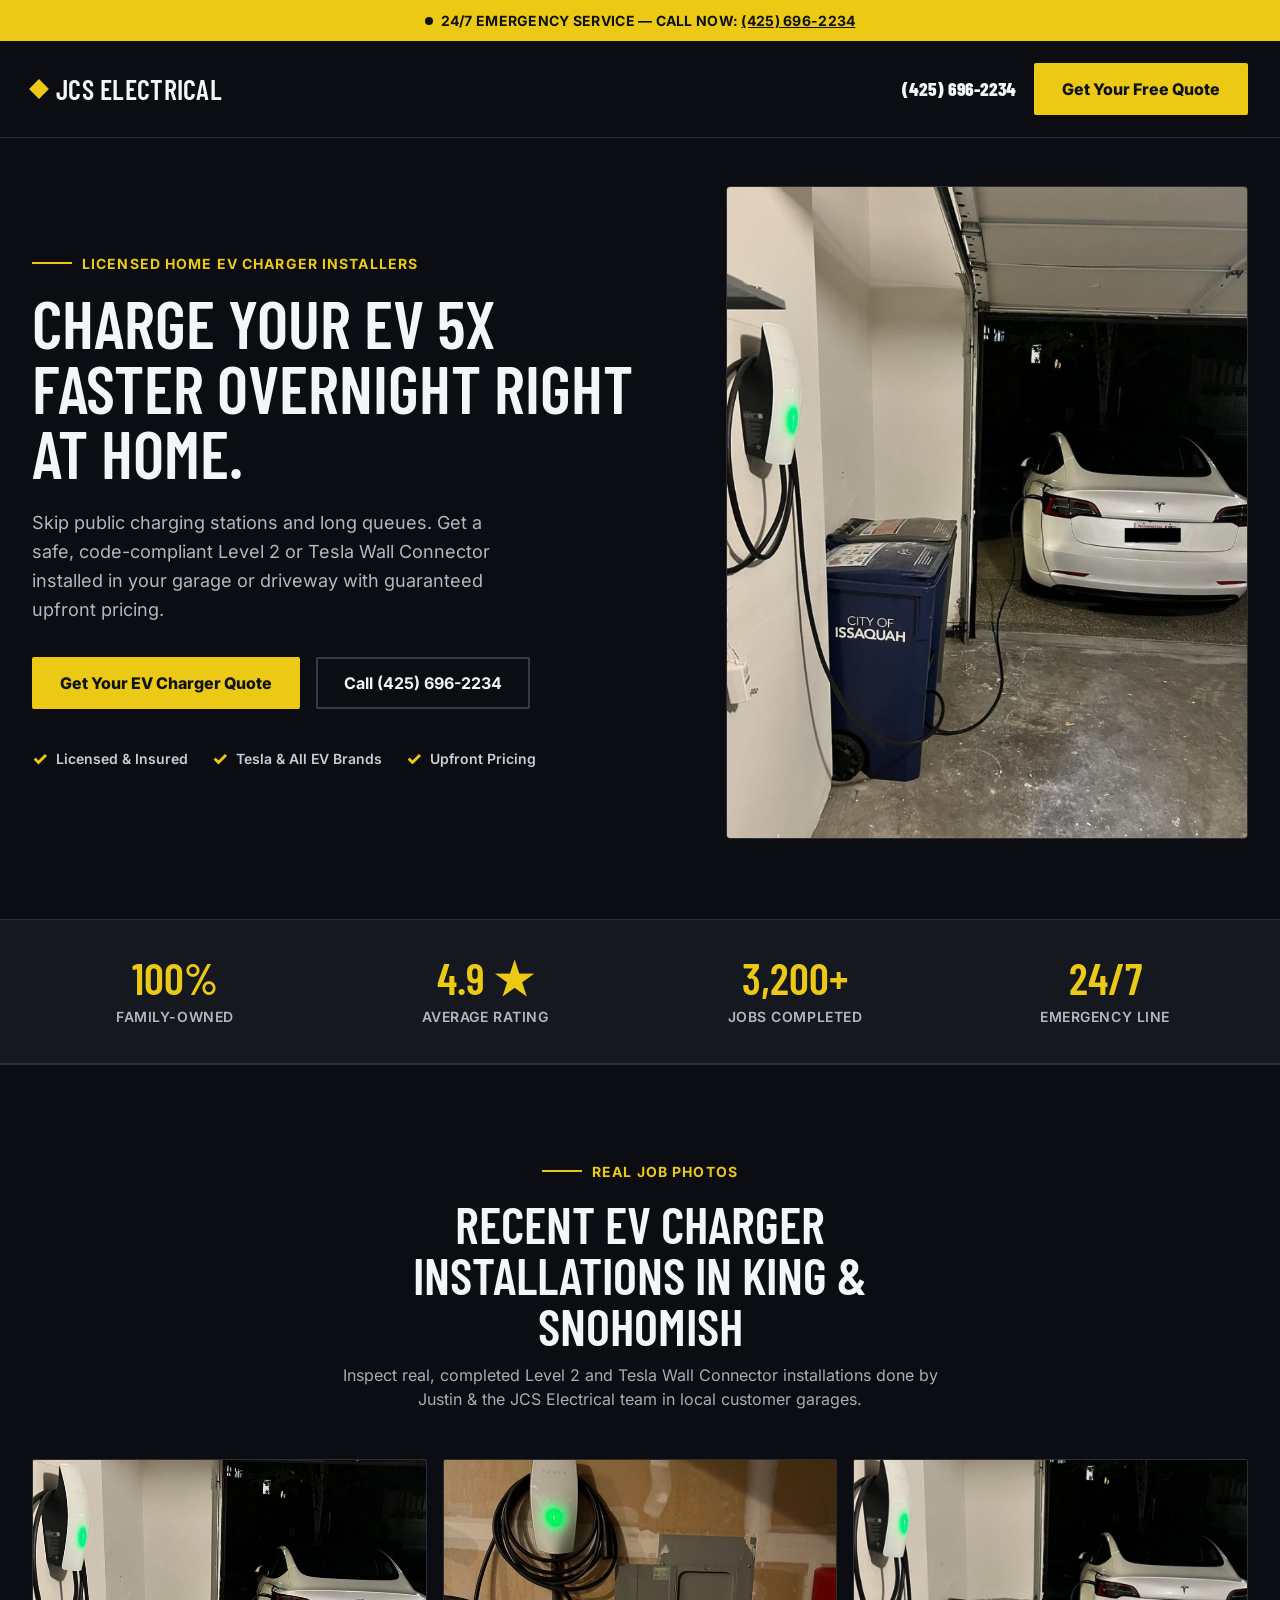
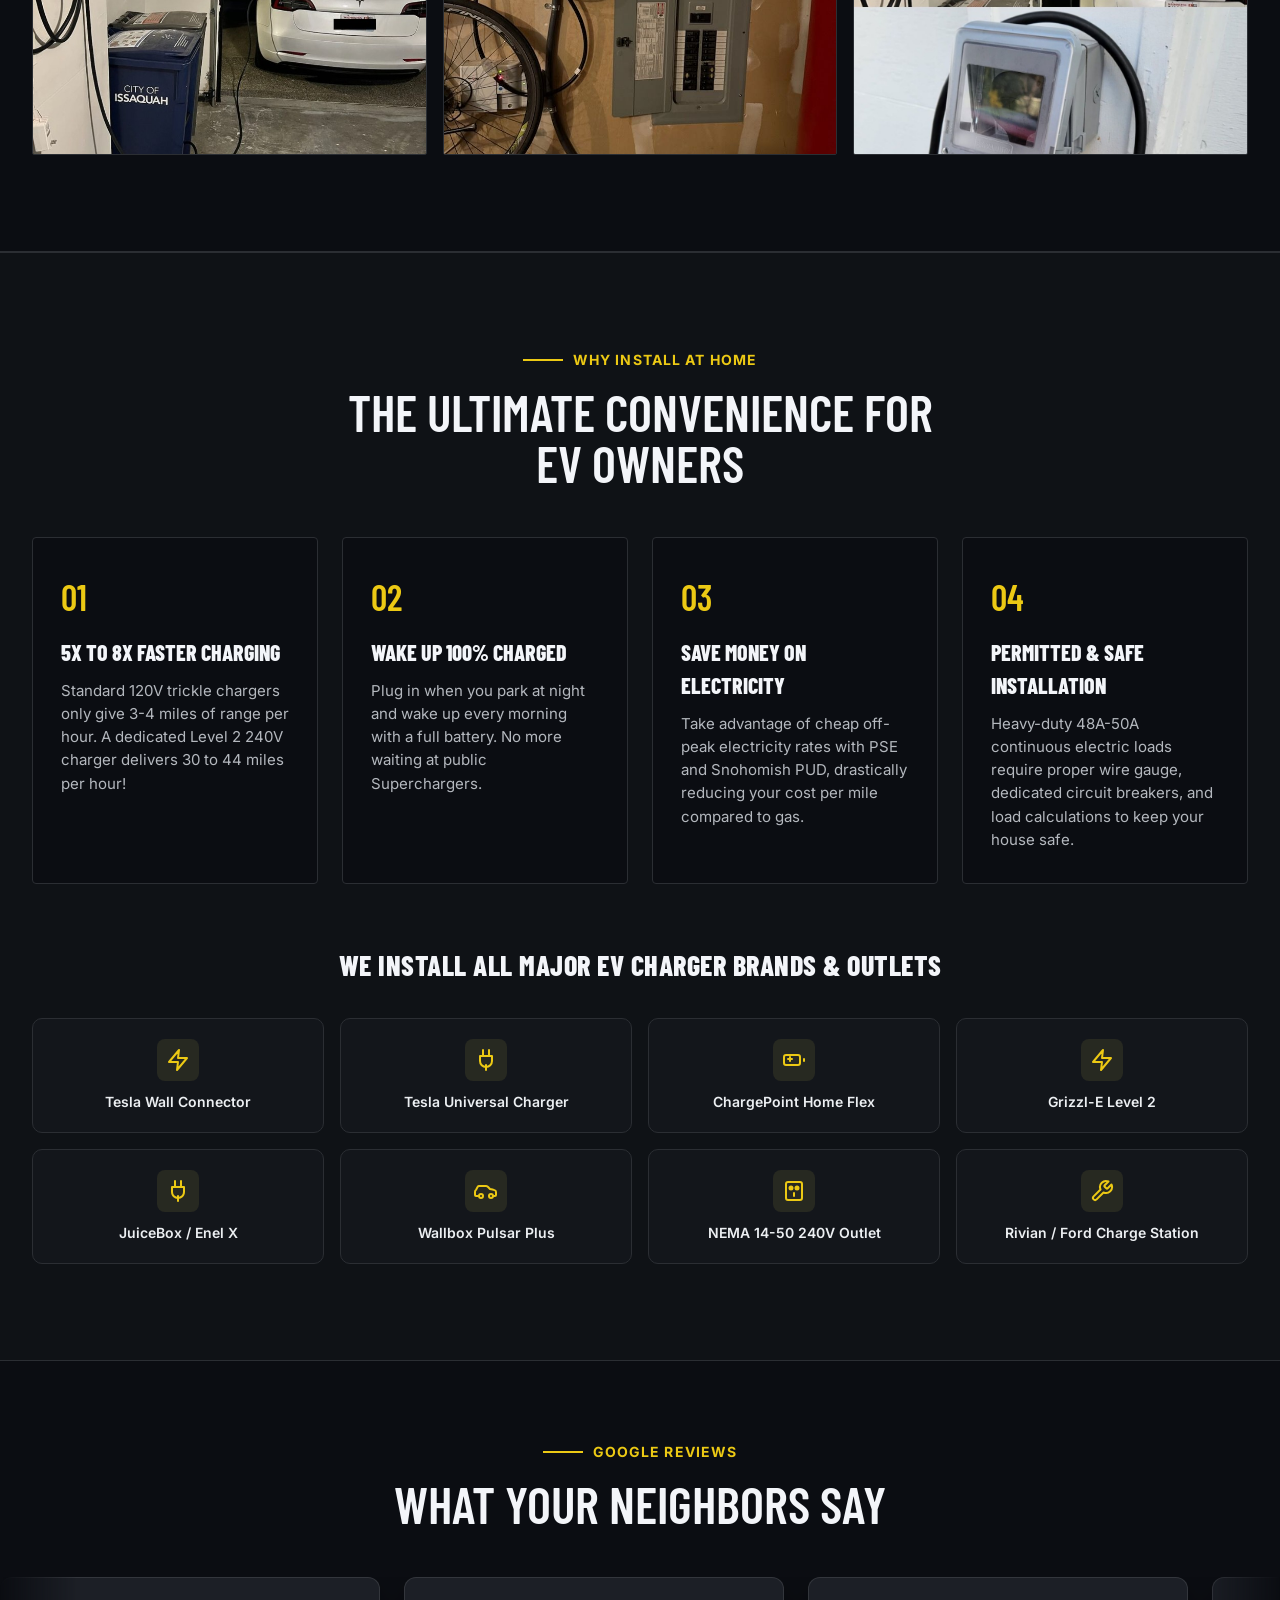
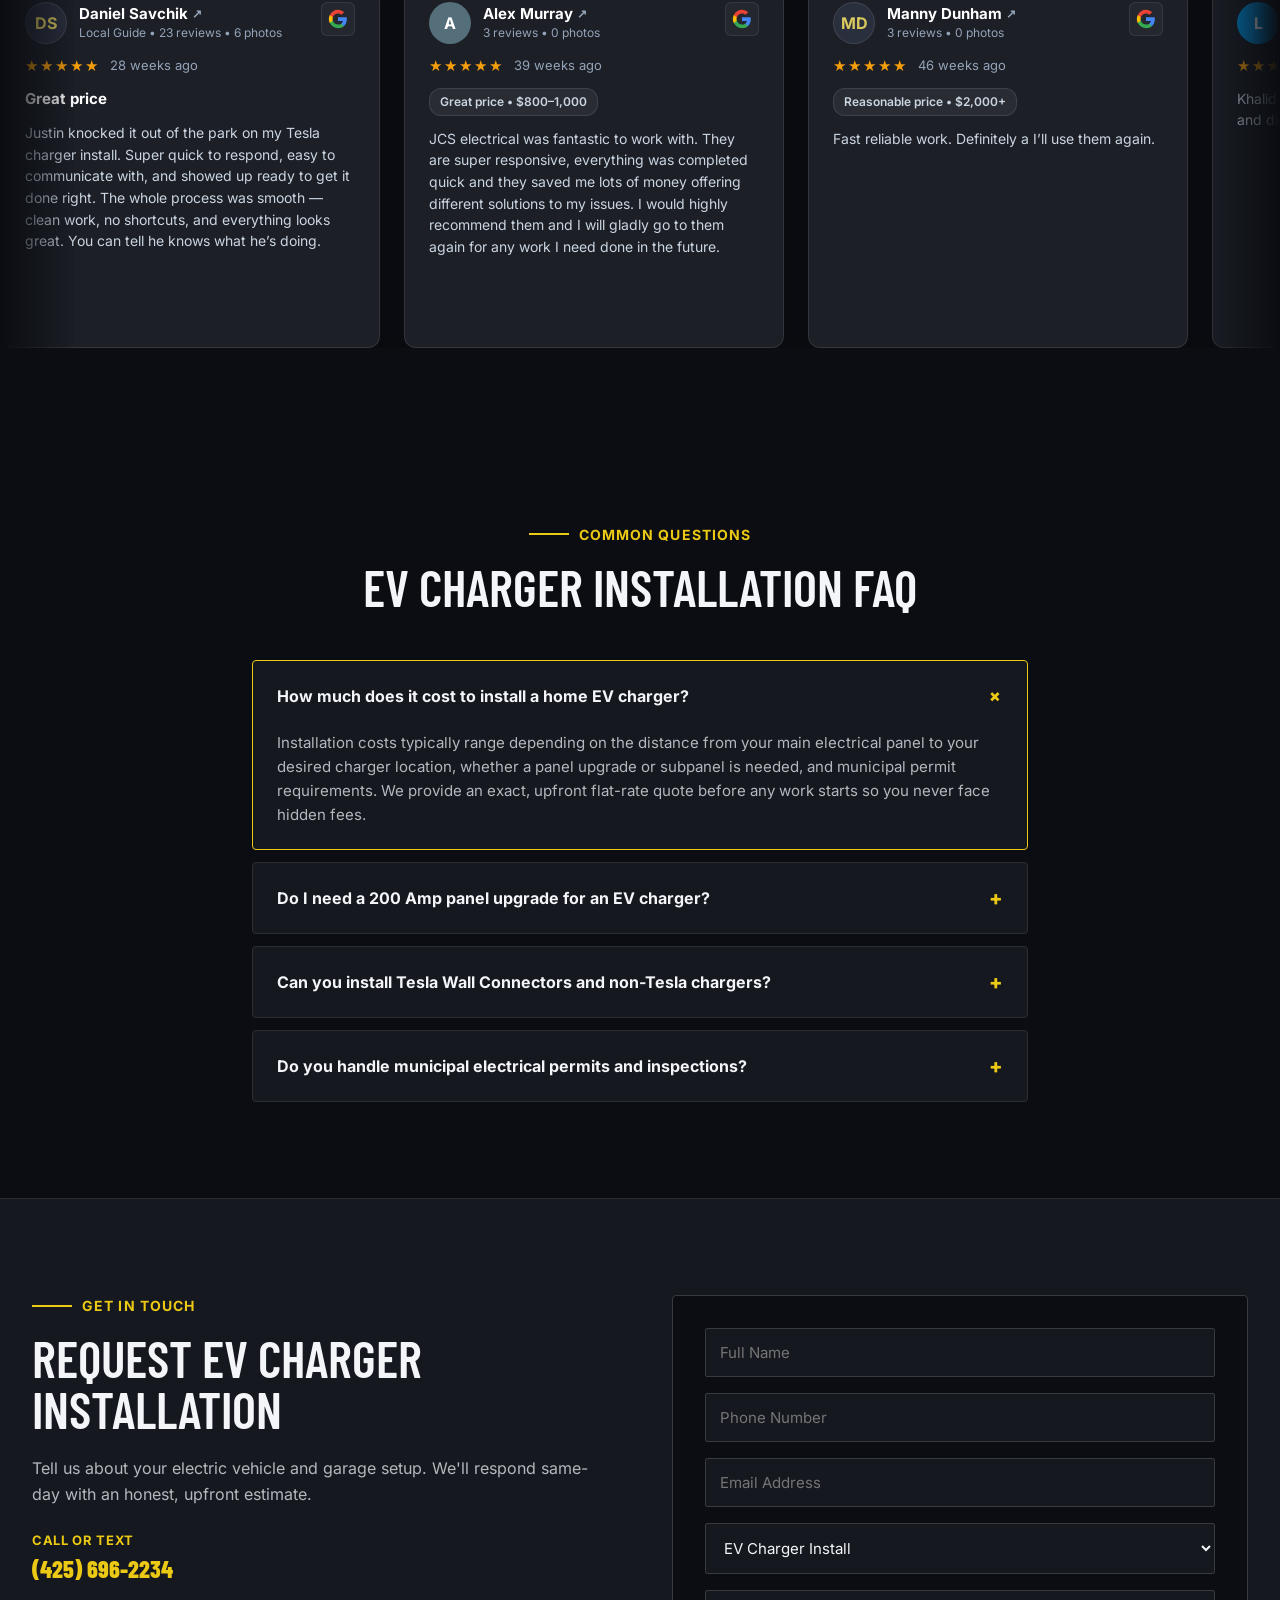
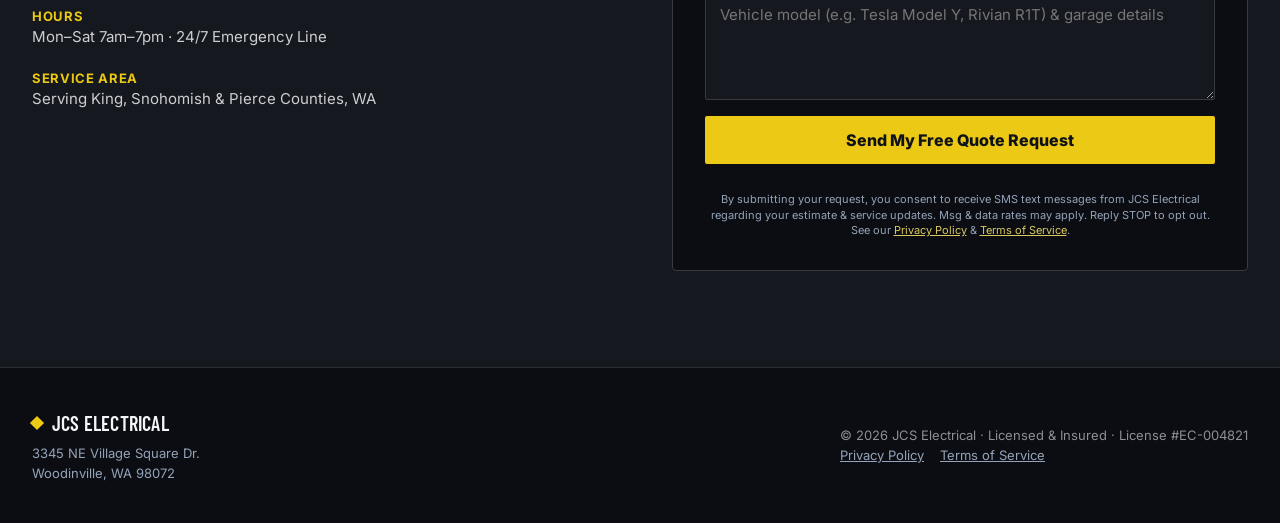
==== commit 8a13c7fb: "Embed complete self-contained Google Review card component styles inline in document head" ====
--- a/ev-charger-installation/index.html
+++ b/ev-charger-installation/index.html
@@ -29,7 +29,7 @@
   <link rel="icon" type="image/x-icon" href="../favicon.ico">
 
   <style>
-    /* Critical Reviews Slider Layout & Animation Fallbacks */
+    /* Critical Reviews Slider Layout & Full Component Fallbacks */
     .reviews-section {
       padding-top: 80px;
       padding-bottom: 80px;
@@ -68,14 +68,117 @@
       min-width: 380px !important;
       max-width: 380px !important;
       flex-shrink: 0 !important;
-      background: var(--bg-card, #1c1f26);
-      border: 1px solid var(--border-color-light, rgba(255,255,255,0.1));
-      border-radius: var(--radius-md, 12px);
-      padding: 24px;
+      background: #1c1f26 !important;
+      border: 1px solid rgba(255, 255, 255, 0.1) !important;
+      border-radius: 12px !important;
+      padding: 24px !important;
       display: flex !important;
       flex-direction: column !important;
-      gap: 12px;
-      box-shadow: 0 8px 24px rgba(0, 0, 0, 0.3);
+      gap: 12px !important;
+      box-shadow: 0 8px 24px rgba(0, 0, 0, 0.3) !important;
+      text-align: left !important;
+      box-sizing: border-box !important;
+    }
+    .gr-header {
+      display: flex !important;
+      align-items: flex-start !important;
+      justify-content: space-between !important;
+      gap: 12px !important;
+      width: 100% !important;
+    }
+    .gr-author-info {
+      display: flex !important;
+      align-items: center !important;
+      gap: 12px !important;
+    }
+    .gr-avatar {
+      width: 42px !important;
+      height: 42px !important;
+      border-radius: 50% !important;
+      display: flex !important;
+      align-items: center !important;
+      justify-content: center !important;
+      font-weight: 700 !important;
+      font-size: 16px !important;
+      color: #ffffff !important;
+      flex-shrink: 0 !important;
+    }
+    .gr-avatar-dark { background: #2a2f3d !important; color: #d9c95e !important; border: 1px solid rgba(255, 255, 255, 0.1) !important; }
+    .gr-avatar-slate { background: #546e7a !important; color: #ffffff !important; }
+    .gr-avatar-blue { background: #0288d1 !important; color: #ffffff !important; }
+    .gr-avatar-green { background: #2e7d32 !important; color: #ffffff !important; }
+    .gr-avatar-purple { background: #7b1fa2 !important; color: #ffffff !important; }
+    .gr-avatar-magenta { background: #c2185b !important; color: #ffffff !important; }
+    .gr-avatar-teal { background: #00796b !important; color: #ffffff !important; }
+
+    .gr-author-name {
+      font-weight: 700 !important;
+      font-size: 15px !important;
+      color: #ffffff !important;
+      display: flex !important;
+      align-items: center !important;
+      gap: 4px !important;
+      margin: 0 !important;
+      line-height: 1.2 !important;
+    }
+    .gr-ext-icon {
+      font-size: 12px !important;
+      color: #94a3b8 !important;
+      display: inline-block !important;
+    }
+    .gr-author-subtext {
+      font-size: 12px !important;
+      color: #94a3b8 !important;
+      margin-top: 2px !important;
+      line-height: 1.3 !important;
+    }
+    .gr-google-logo {
+      display: flex !important;
+      align-items: center !important;
+      justify-content: center !important;
+      padding: 6px !important;
+      background: rgba(255, 255, 255, 0.04) !important;
+      border: 1px solid rgba(255, 255, 255, 0.08) !important;
+      border-radius: 6px !important;
+      flex-shrink: 0 !important;
+    }
+    .gr-rating-row {
+      display: flex !important;
+      align-items: center !important;
+      gap: 10px !important;
+    }
+    .gr-stars {
+      color: #f59e0b !important;
+      font-size: 15px !important;
+      letter-spacing: 2px !important;
+      line-height: 1 !important;
+    }
+    .gr-time {
+      font-size: 13px !important;
+      color: #94a3b8 !important;
+    }
+    .gr-review-title {
+      font-weight: 700 !important;
+      font-size: 15px !important;
+      color: #ffffff !important;
+      margin: 0 !important;
+    }
+    .gr-tag-pill {
+      display: inline-block !important;
+      font-size: 12px !important;
+      font-weight: 600 !important;
+      color: #cbd5e1 !important;
+      background: rgba(255, 255, 255, 0.06) !important;
+      border: 1px solid rgba(255, 255, 255, 0.1) !important;
+      border-radius: 12px !important;
+      padding: 4px 10px !important;
+      align-self: flex-start !important;
+    }
+    .gr-review-text {
+      font-size: 14px !important;
+      line-height: 1.55 !important;
+      color: #cbd5e1 !important;
+      margin: 0 !important;
     }
 
     /* Custom EV Page Layout & Symmetry Fixes */
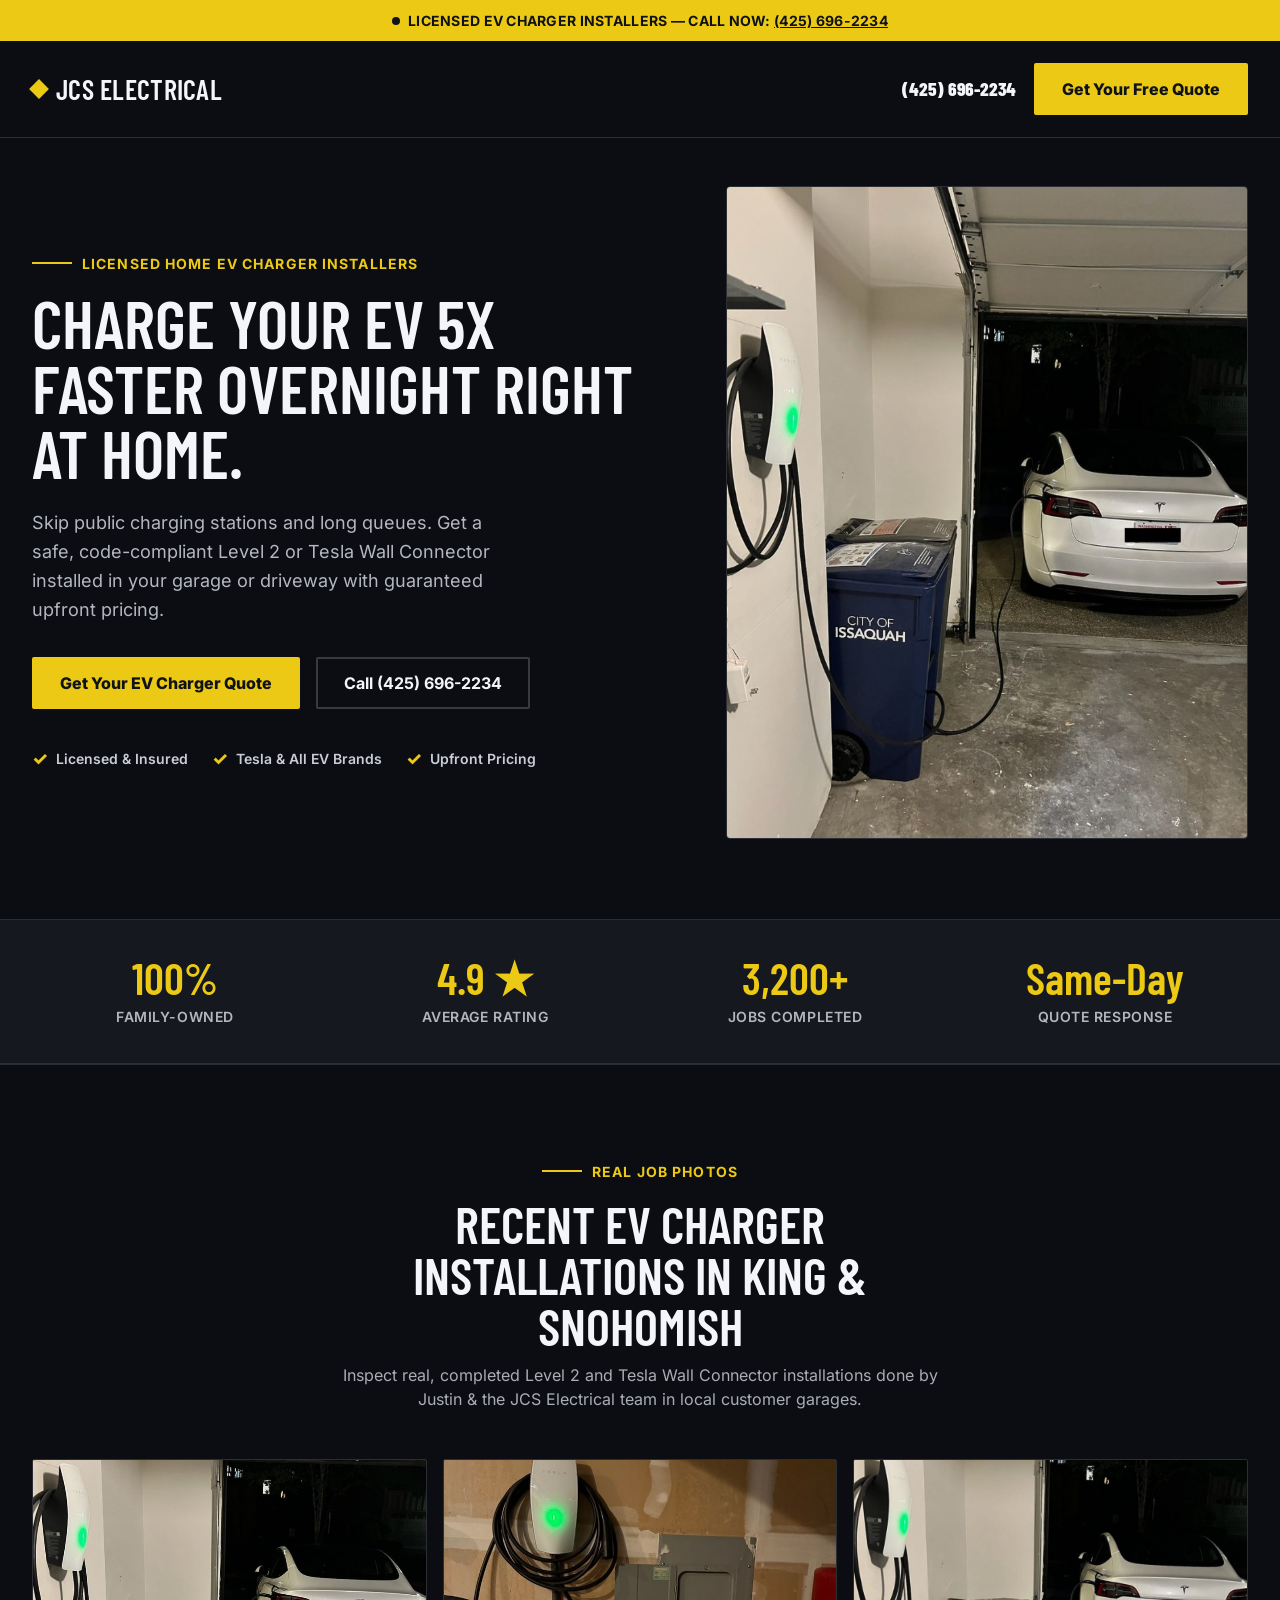
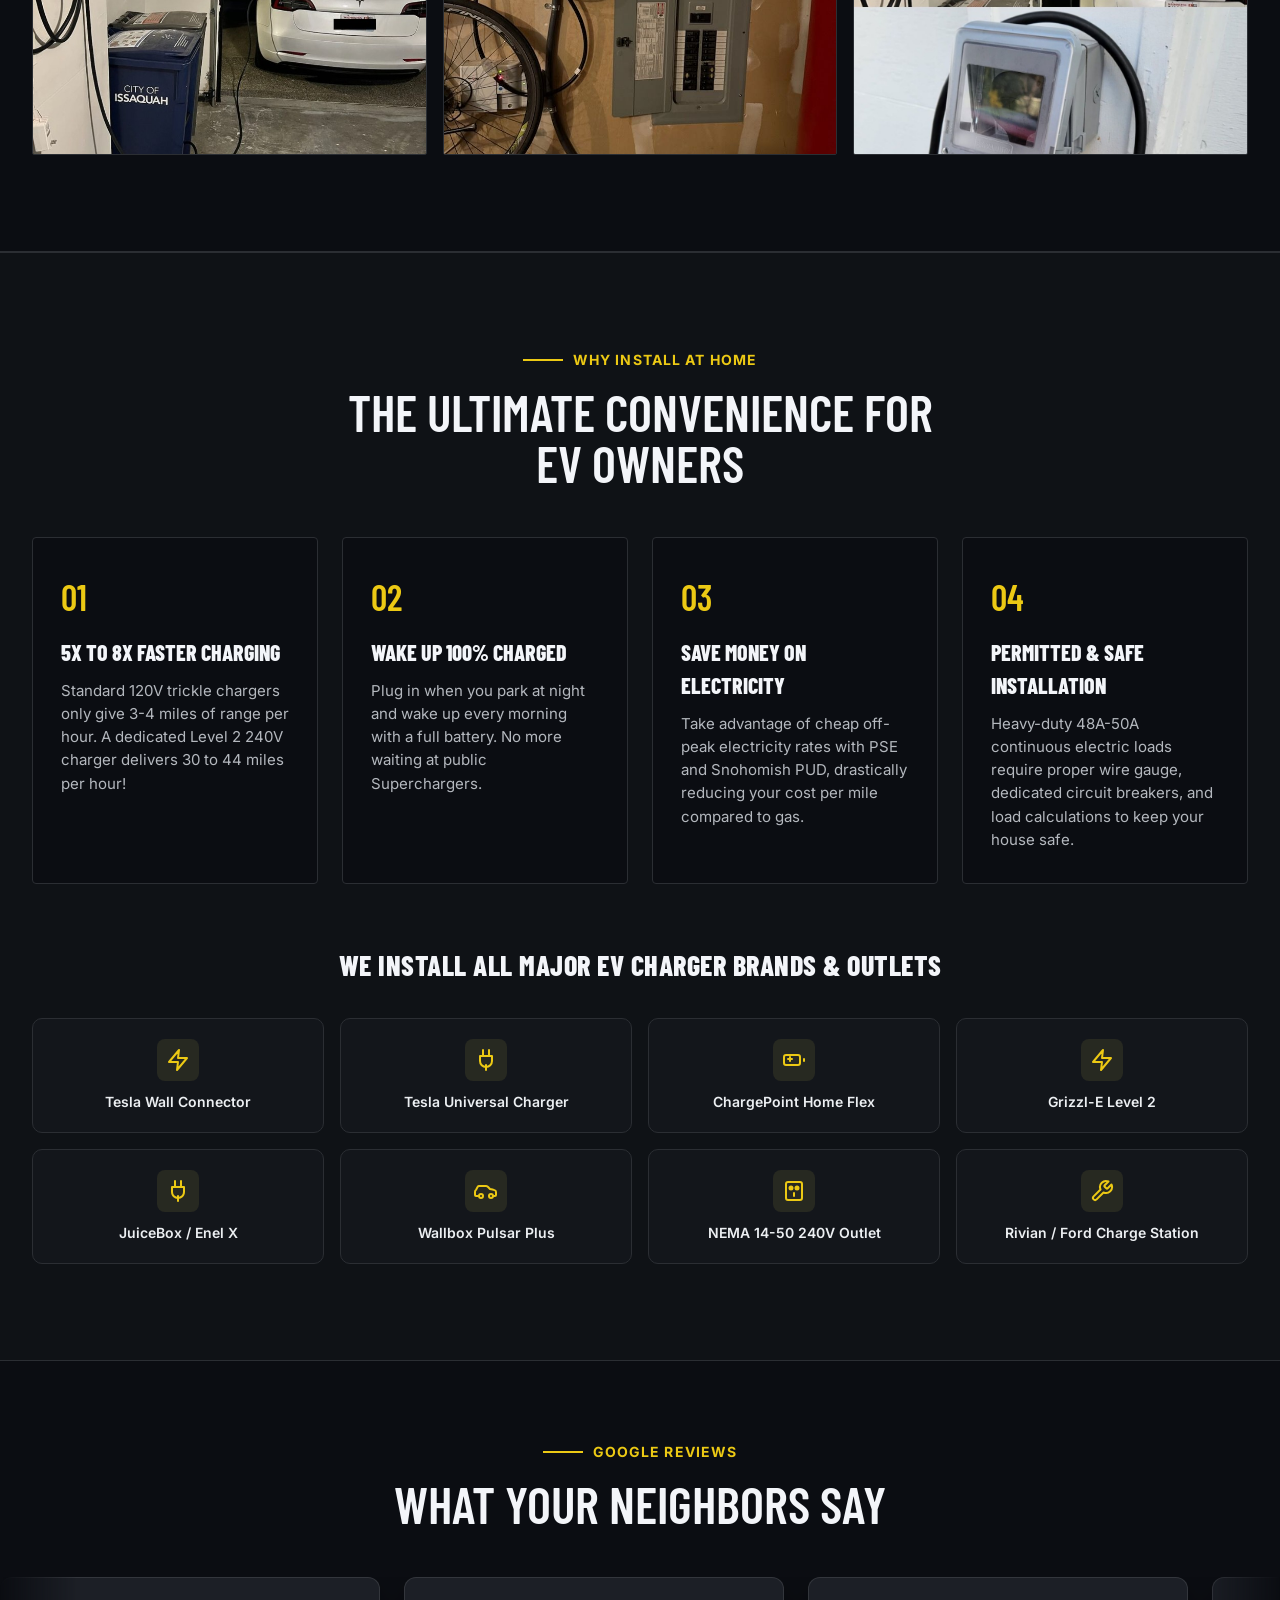
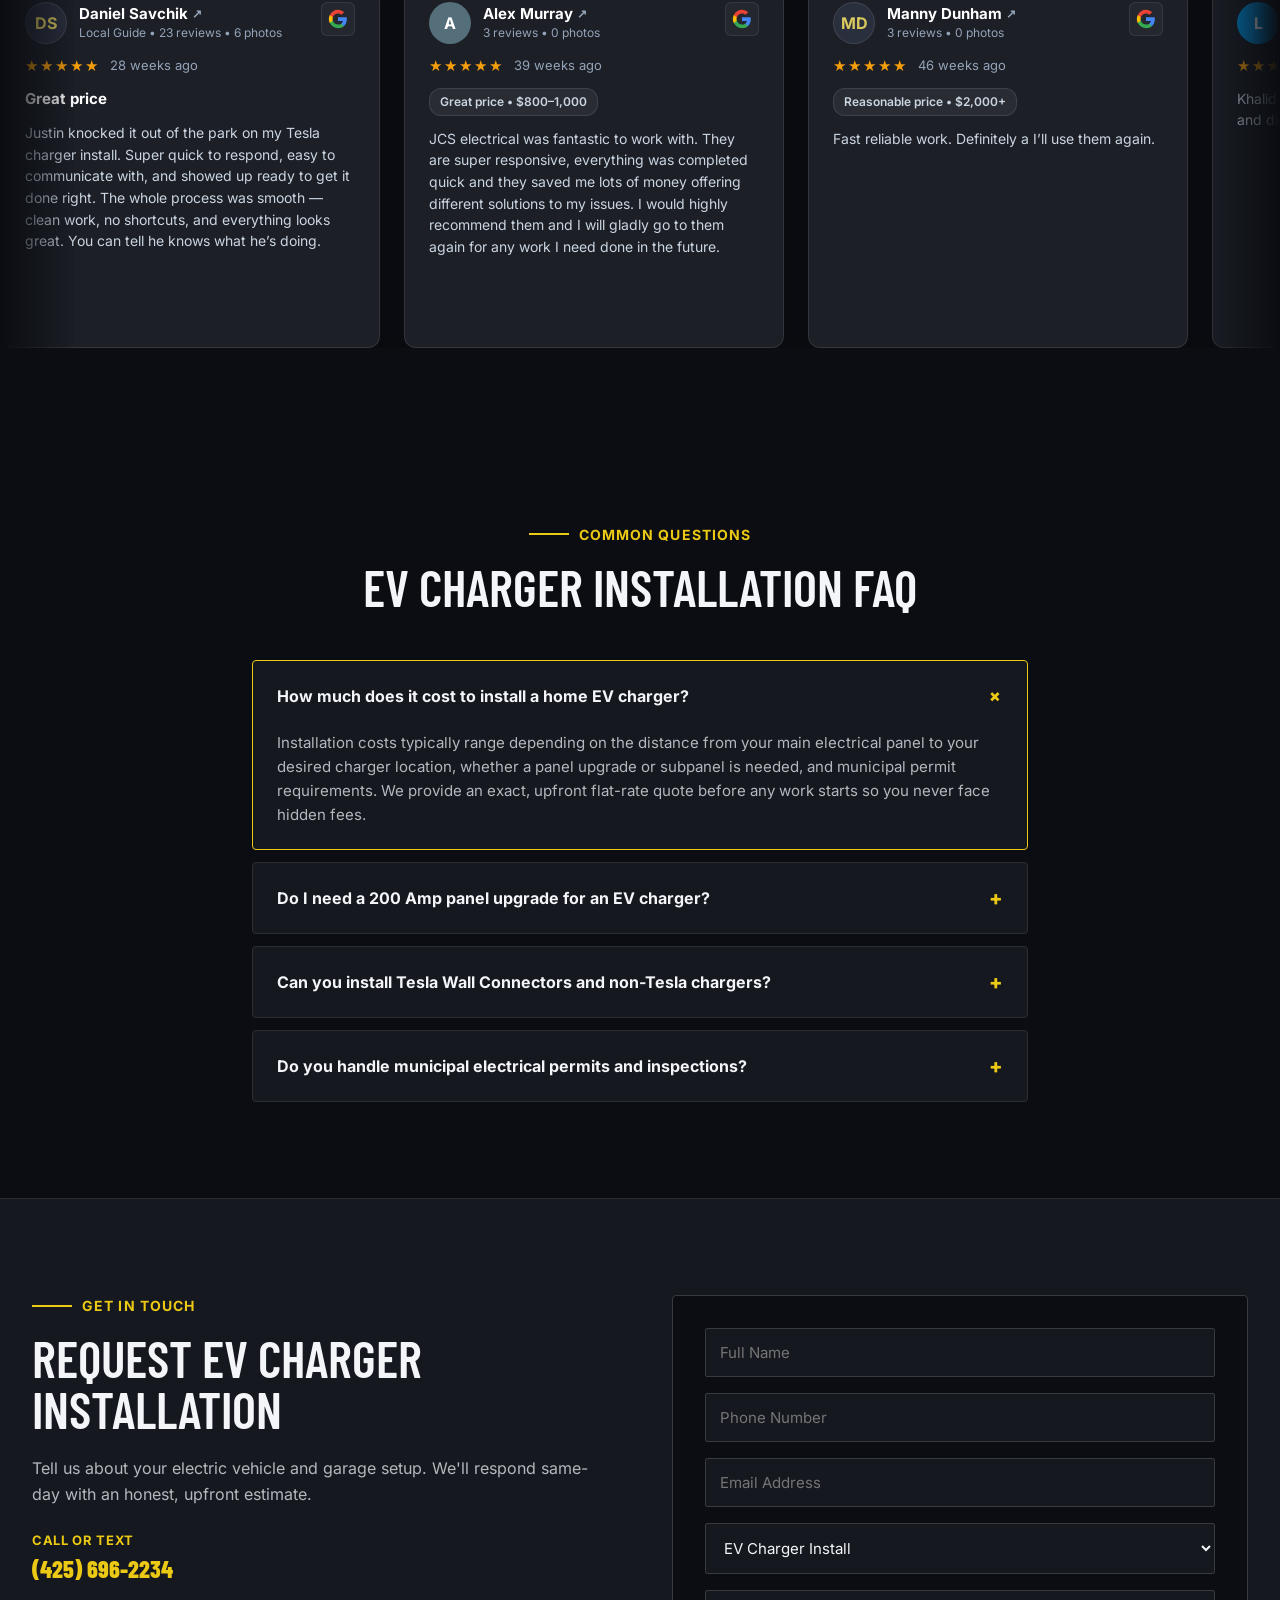
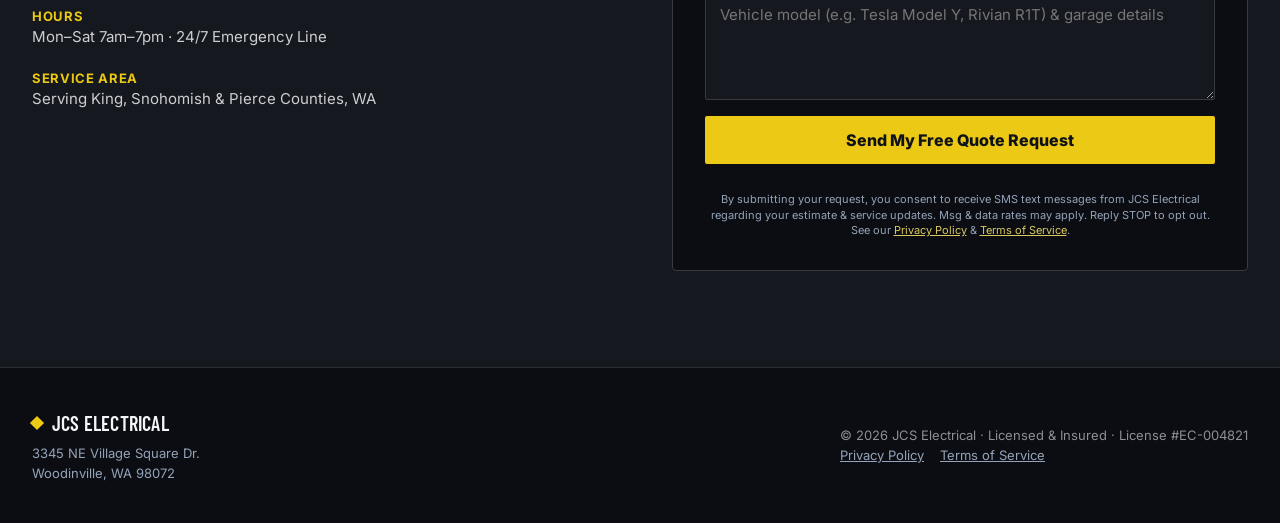
==== commit 0e096a9a: "Add sticky mobile CTA bar and fix EV page message mismatch Mobile visitors lost all call/quote CTAs " ====
--- a/ev-charger-installation/index.html
+++ b/ev-charger-installation/index.html
@@ -323,7 +323,7 @@
   <!-- 1. EMERGENCY TOP BANNER -->
   <div class="emergency-banner">
     <span class="emergency-dot"></span>
-    <span>24/7 EMERGENCY SERVICE — CALL NOW: <a href="tel:4256962234" style="color:inherit; text-decoration:underline;">(425) 696-2234</a></span>
+    <span>LICENSED EV CHARGER INSTALLERS — CALL NOW: <a href="tel:4256962234" style="color:inherit; text-decoration:underline;">(425) 696-2234</a></span>
   </div>
 
   <!-- 2. SITE HEADER & NAVIGATION -->
@@ -386,8 +386,8 @@
         <div class="stat-label">Jobs Completed</div>
       </div>
       <div>
-        <div class="stat-value">24/7</div>
-        <div class="stat-label">Emergency Line</div>
+        <div class="stat-value">Same-Day</div>
+        <div class="stat-label">Quote Response</div>
       </div>
     </div>
   </section>
--- a/css/styles.css
+++ b/css/styles.css
@@ -1106,6 +1106,35 @@
 }
 
 /* --------------------------------------------------------------------------
+   12.5 STICKY MOBILE CTA BAR
+   -------------------------------------------------------------------------- */
+.sticky-mobile-cta {
+  display: none;
+  position: fixed;
+  left: 0;
+  right: 0;
+  bottom: 0;
+  z-index: 9000;
+  gap: 1px;
+  background: var(--border-color);
+  padding-bottom: env(safe-area-inset-bottom, 0);
+  transform: translateY(100%);
+  transition: transform 0.25s ease;
+}
+
+.sticky-mobile-cta.is-visible {
+  transform: translateY(0);
+}
+
+.sticky-mobile-cta a {
+  flex: 1;
+  text-align: center;
+  border-radius: 0;
+  padding: 16px 12px;
+  font-size: 15px;
+}
+
+/* --------------------------------------------------------------------------
    13. RESPONSIVE BREAKPOINTS (TABLET & MOBILE)
    -------------------------------------------------------------------------- */
 
@@ -1168,6 +1197,14 @@
   .emergency-banner {
     font-size: 12px;
     padding: 8px 12px;
+  }
+
+  .sticky-mobile-cta {
+    display: flex;
+  }
+
+  body {
+    padding-bottom: calc(56px + env(safe-area-inset-bottom, 0px));
   }
 
   .hero-headline {
--- a/css/styles.css
+++ b/css/styles.css
@@ -1106,6 +1106,35 @@
 }
 
 /* --------------------------------------------------------------------------
+   12.5 STICKY MOBILE CTA BAR
+   -------------------------------------------------------------------------- */
+.sticky-mobile-cta {
+  display: none;
+  position: fixed;
+  left: 0;
+  right: 0;
+  bottom: 0;
+  z-index: 9000;
+  gap: 1px;
+  background: var(--border-color);
+  padding-bottom: env(safe-area-inset-bottom, 0);
+  transform: translateY(100%);
+  transition: transform 0.25s ease;
+}
+
+.sticky-mobile-cta.is-visible {
+  transform: translateY(0);
+}
+
+.sticky-mobile-cta a {
+  flex: 1;
+  text-align: center;
+  border-radius: 0;
+  padding: 16px 12px;
+  font-size: 15px;
+}
+
+/* --------------------------------------------------------------------------
    13. RESPONSIVE BREAKPOINTS (TABLET & MOBILE)
    -------------------------------------------------------------------------- */
 
@@ -1168,6 +1197,14 @@
   .emergency-banner {
     font-size: 12px;
     padding: 8px 12px;
+  }
+
+  .sticky-mobile-cta {
+    display: flex;
+  }
+
+  body {
+    padding-bottom: calc(56px + env(safe-area-inset-bottom, 0px));
   }
 
   .hero-headline {
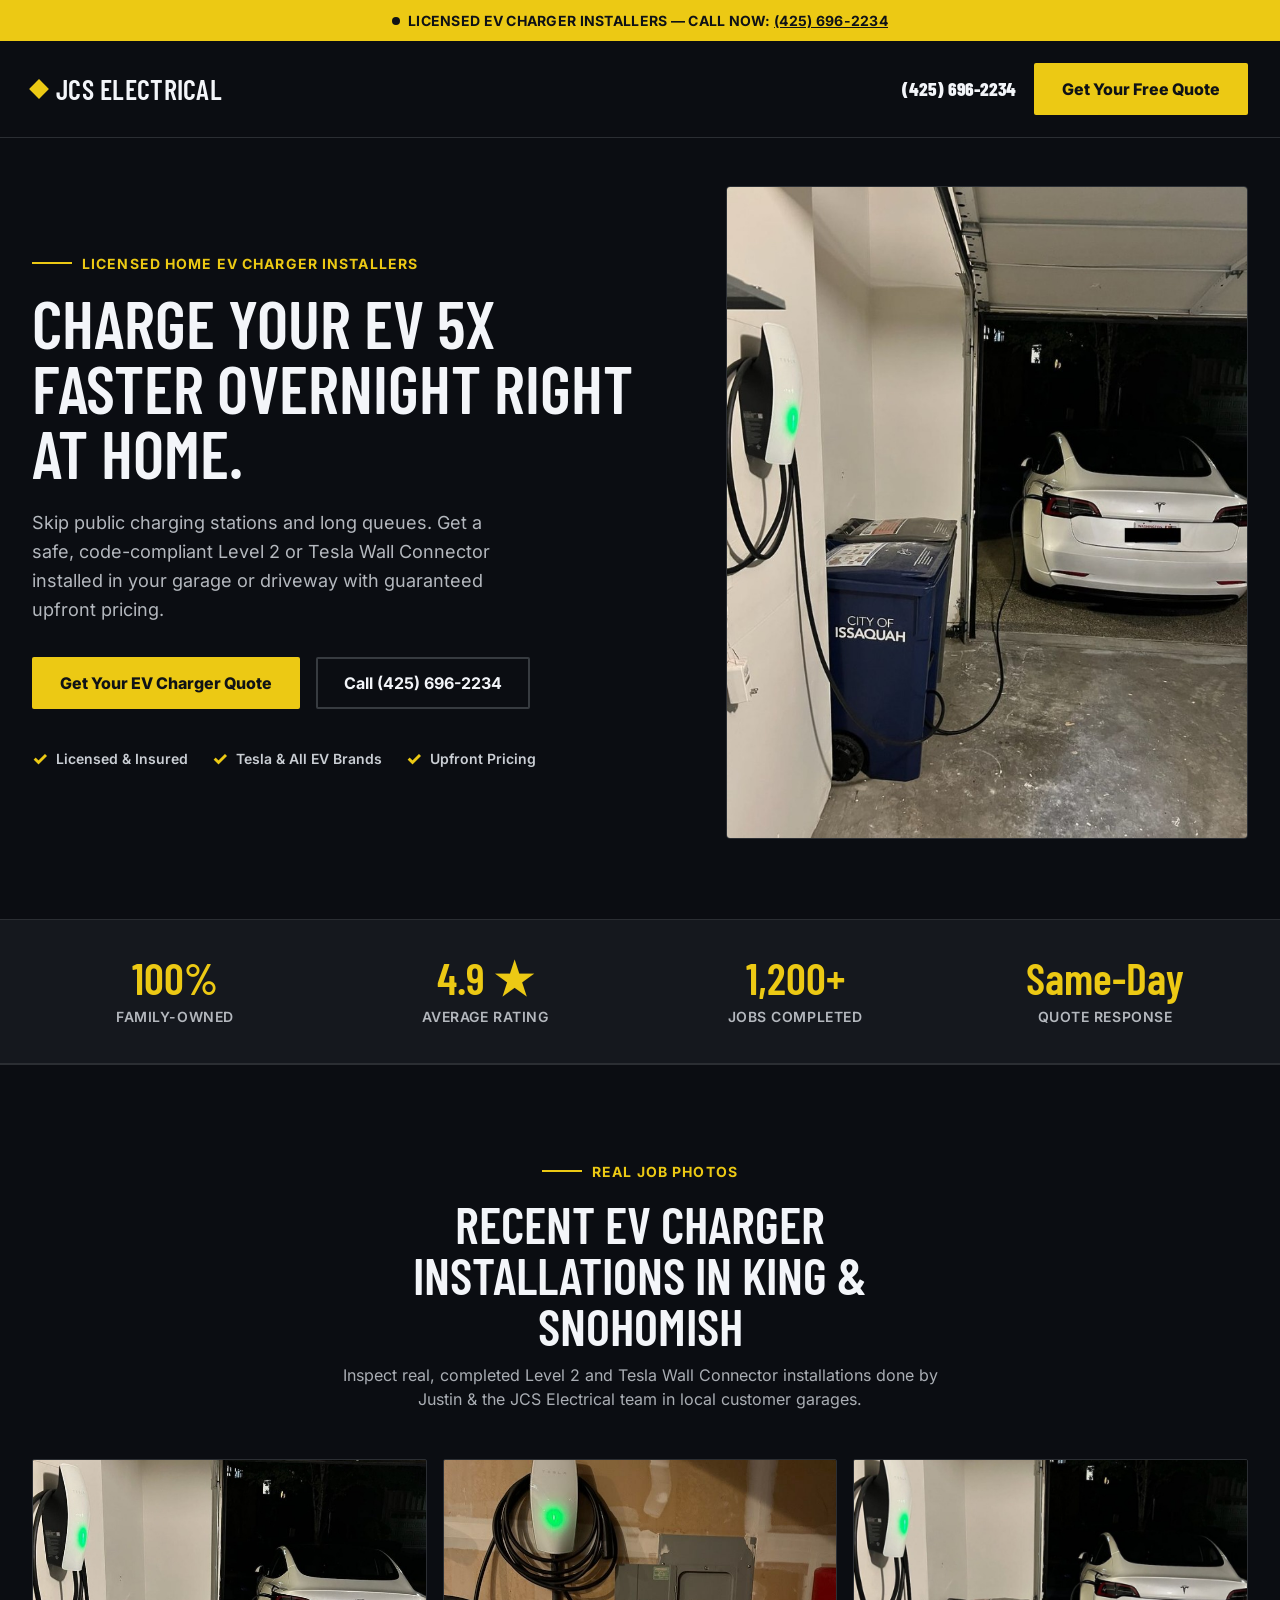
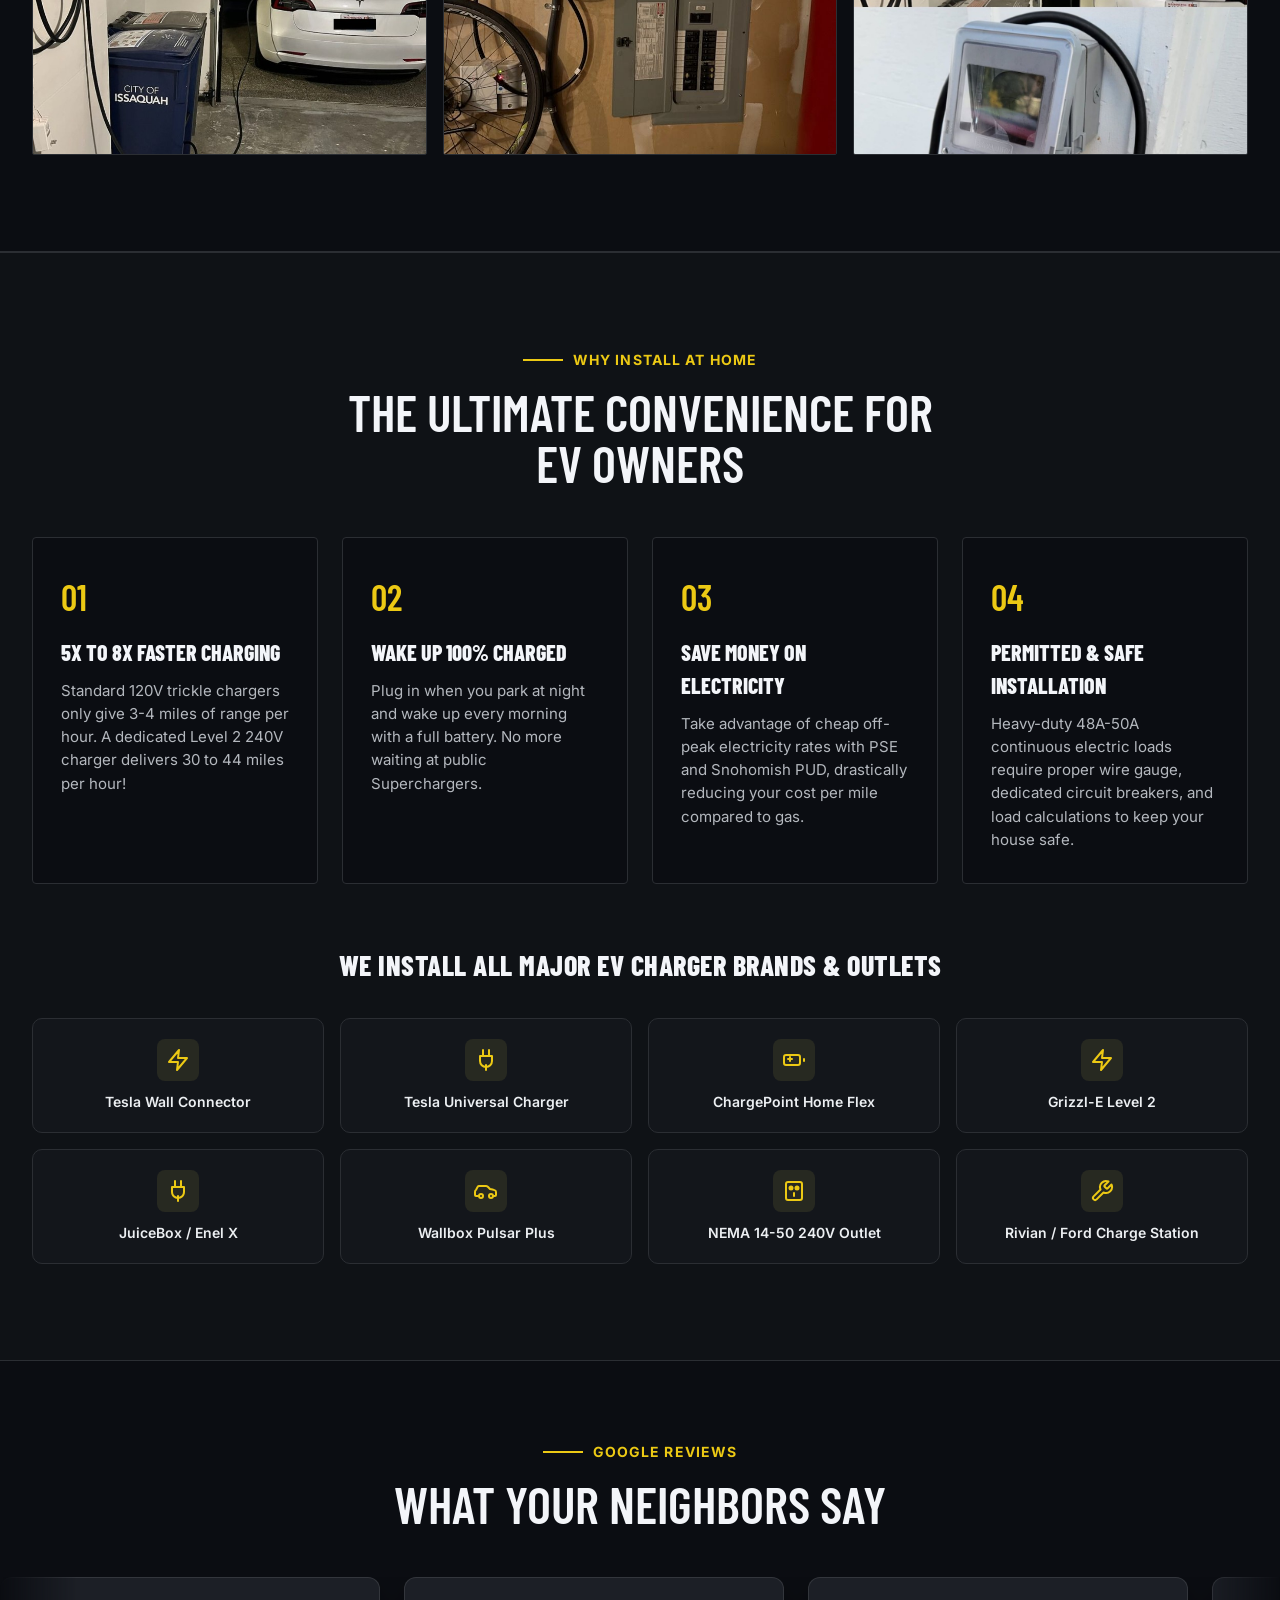
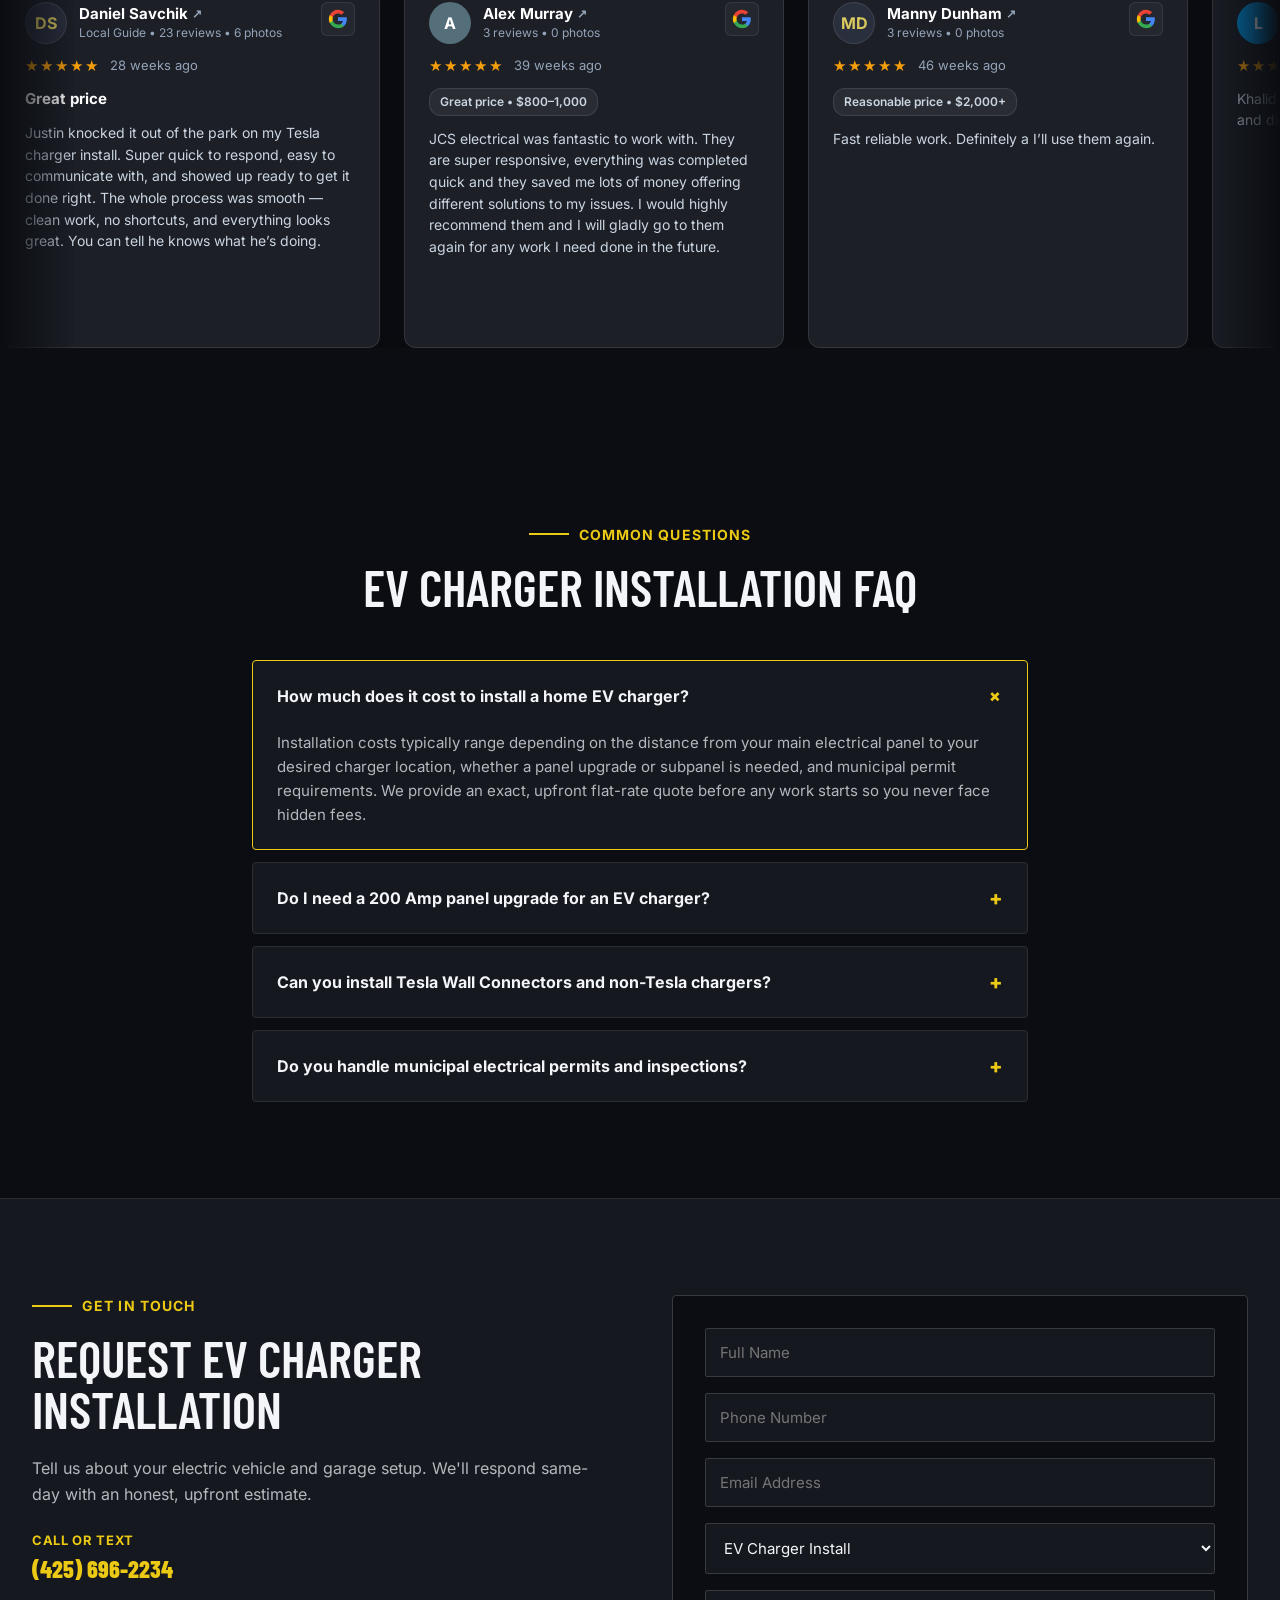
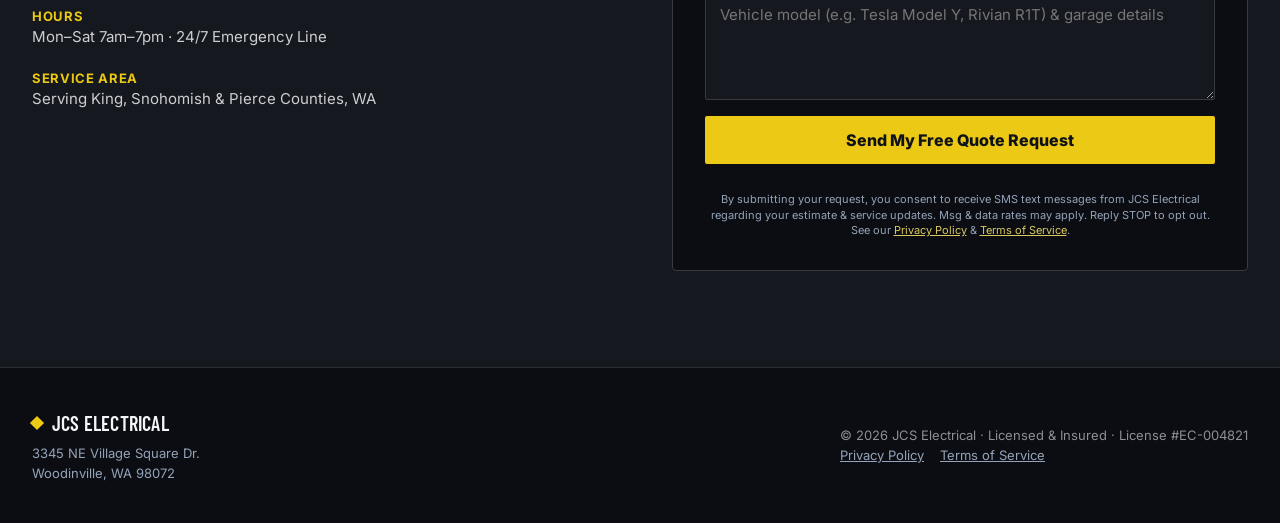
==== commit dbad3955: "Lower sticky CTA breakpoint to 700px, compress hero/gallery images, correct jobs-completed stat - St" ====
--- a/ev-charger-installation/index.html
+++ b/ev-charger-installation/index.html
@@ -382,7 +382,7 @@
         <div class="stat-label">Average Rating</div>
       </div>
       <div>
-        <div class="stat-value">3,200+</div>
+        <div class="stat-value">1,200+</div>
         <div class="stat-label">Jobs Completed</div>
       </div>
       <div>
--- a/css/styles.css
+++ b/css/styles.css
@@ -1134,6 +1134,16 @@
   font-size: 15px;
 }
 
+@media (max-width: 700px) {
+  .sticky-mobile-cta {
+    display: flex;
+  }
+
+  body {
+    padding-bottom: calc(56px + env(safe-area-inset-bottom, 0px));
+  }
+}
+
 /* --------------------------------------------------------------------------
    13. RESPONSIVE BREAKPOINTS (TABLET & MOBILE)
    -------------------------------------------------------------------------- */
@@ -1197,14 +1207,6 @@
   .emergency-banner {
     font-size: 12px;
     padding: 8px 12px;
-  }
-
-  .sticky-mobile-cta {
-    display: flex;
-  }
-
-  body {
-    padding-bottom: calc(56px + env(safe-area-inset-bottom, 0px));
   }
 
   .hero-headline {
--- a/css/styles.css
+++ b/css/styles.css
@@ -1134,6 +1134,16 @@
   font-size: 15px;
 }
 
+@media (max-width: 700px) {
+  .sticky-mobile-cta {
+    display: flex;
+  }
+
+  body {
+    padding-bottom: calc(56px + env(safe-area-inset-bottom, 0px));
+  }
+}
+
 /* --------------------------------------------------------------------------
    13. RESPONSIVE BREAKPOINTS (TABLET & MOBILE)
    -------------------------------------------------------------------------- */
@@ -1197,14 +1207,6 @@
   .emergency-banner {
     font-size: 12px;
     padding: 8px 12px;
-  }
-
-  .sticky-mobile-cta {
-    display: flex;
-  }
-
-  body {
-    padding-bottom: calc(56px + env(safe-area-inset-bottom, 0px));
   }
 
   .hero-headline {
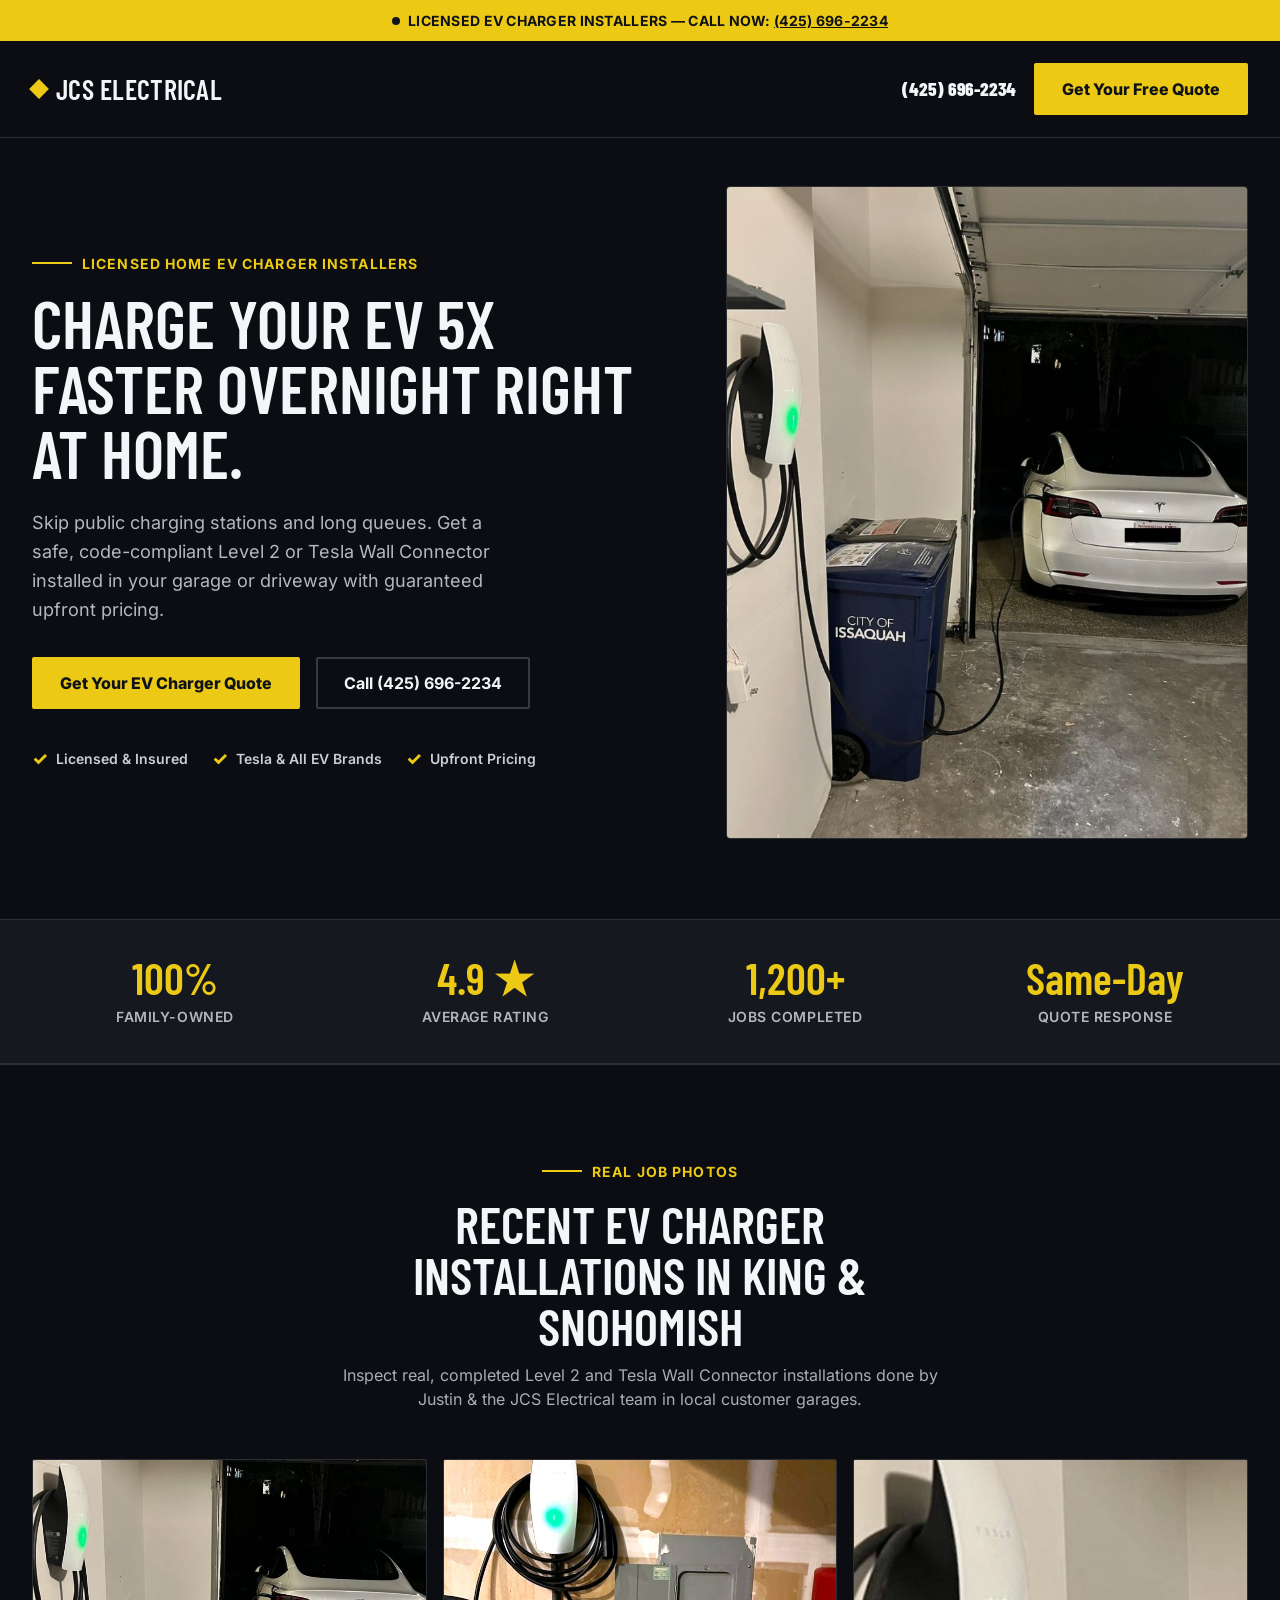
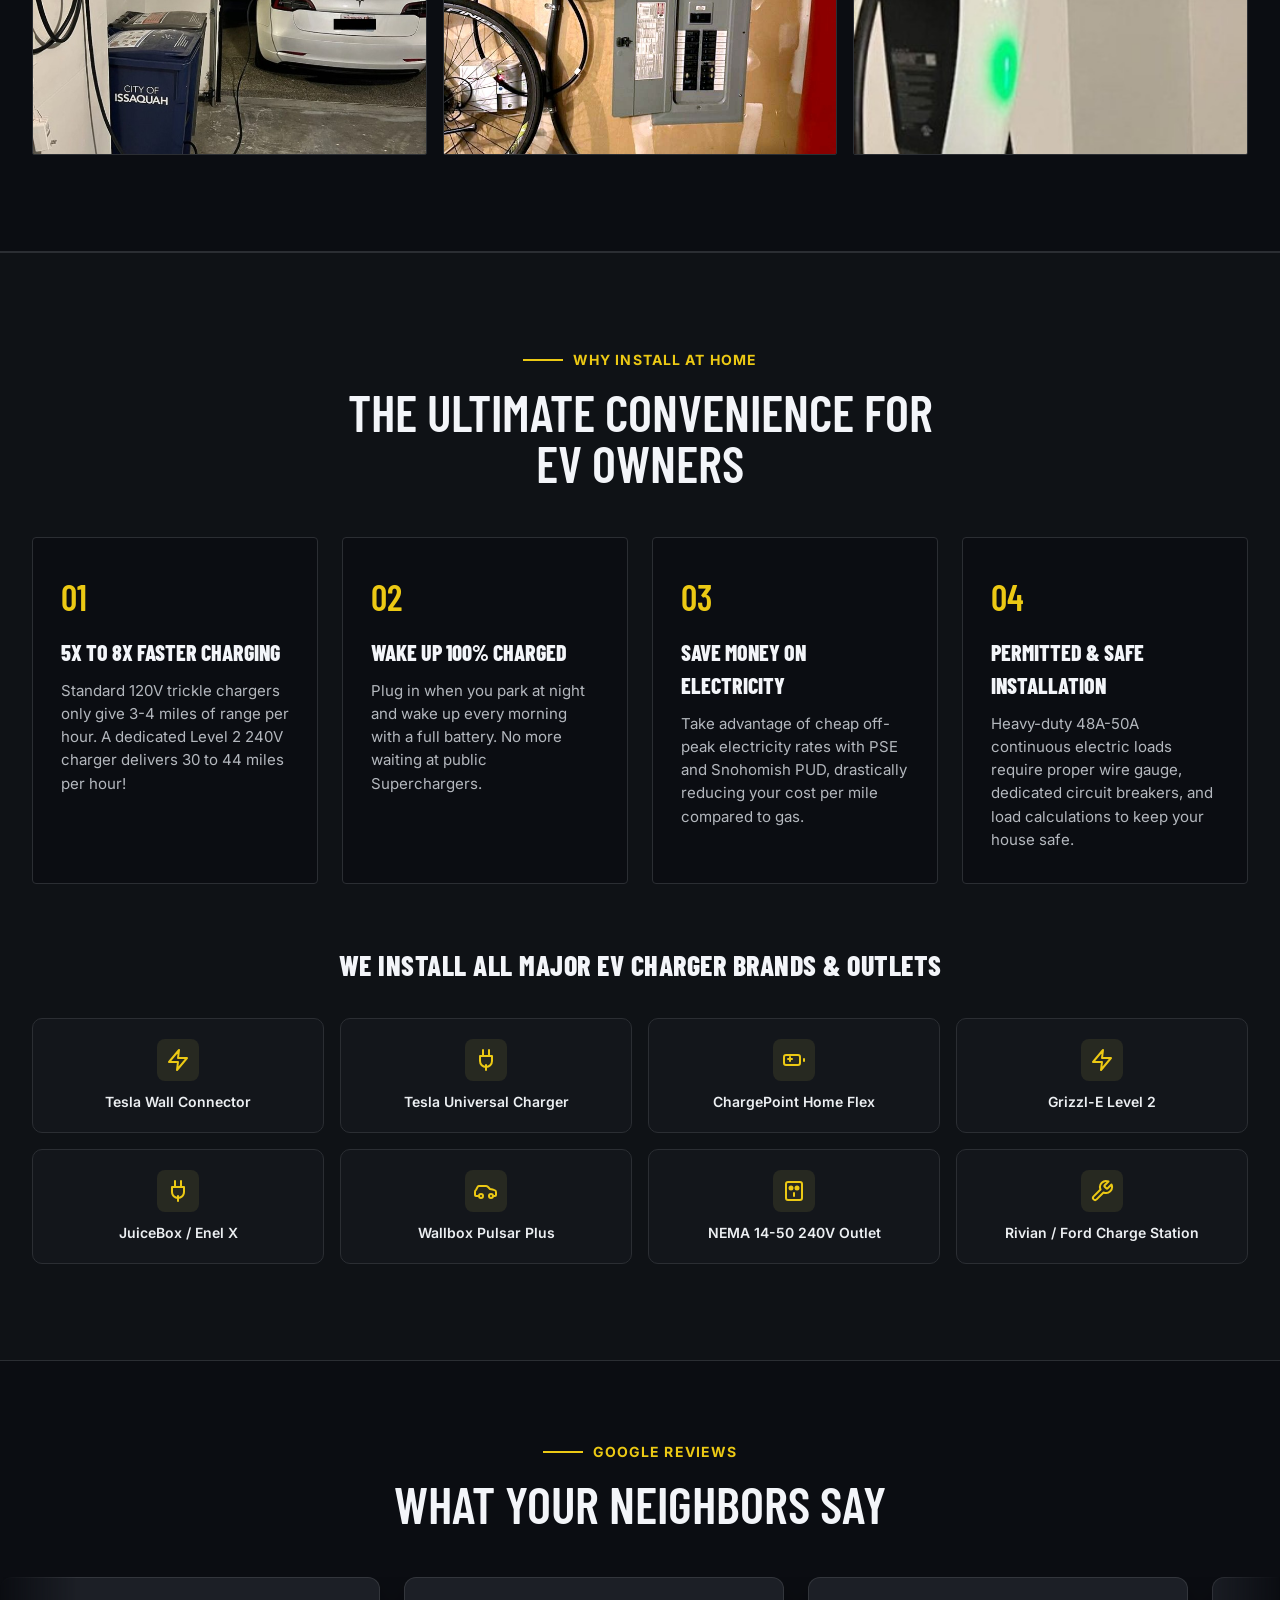
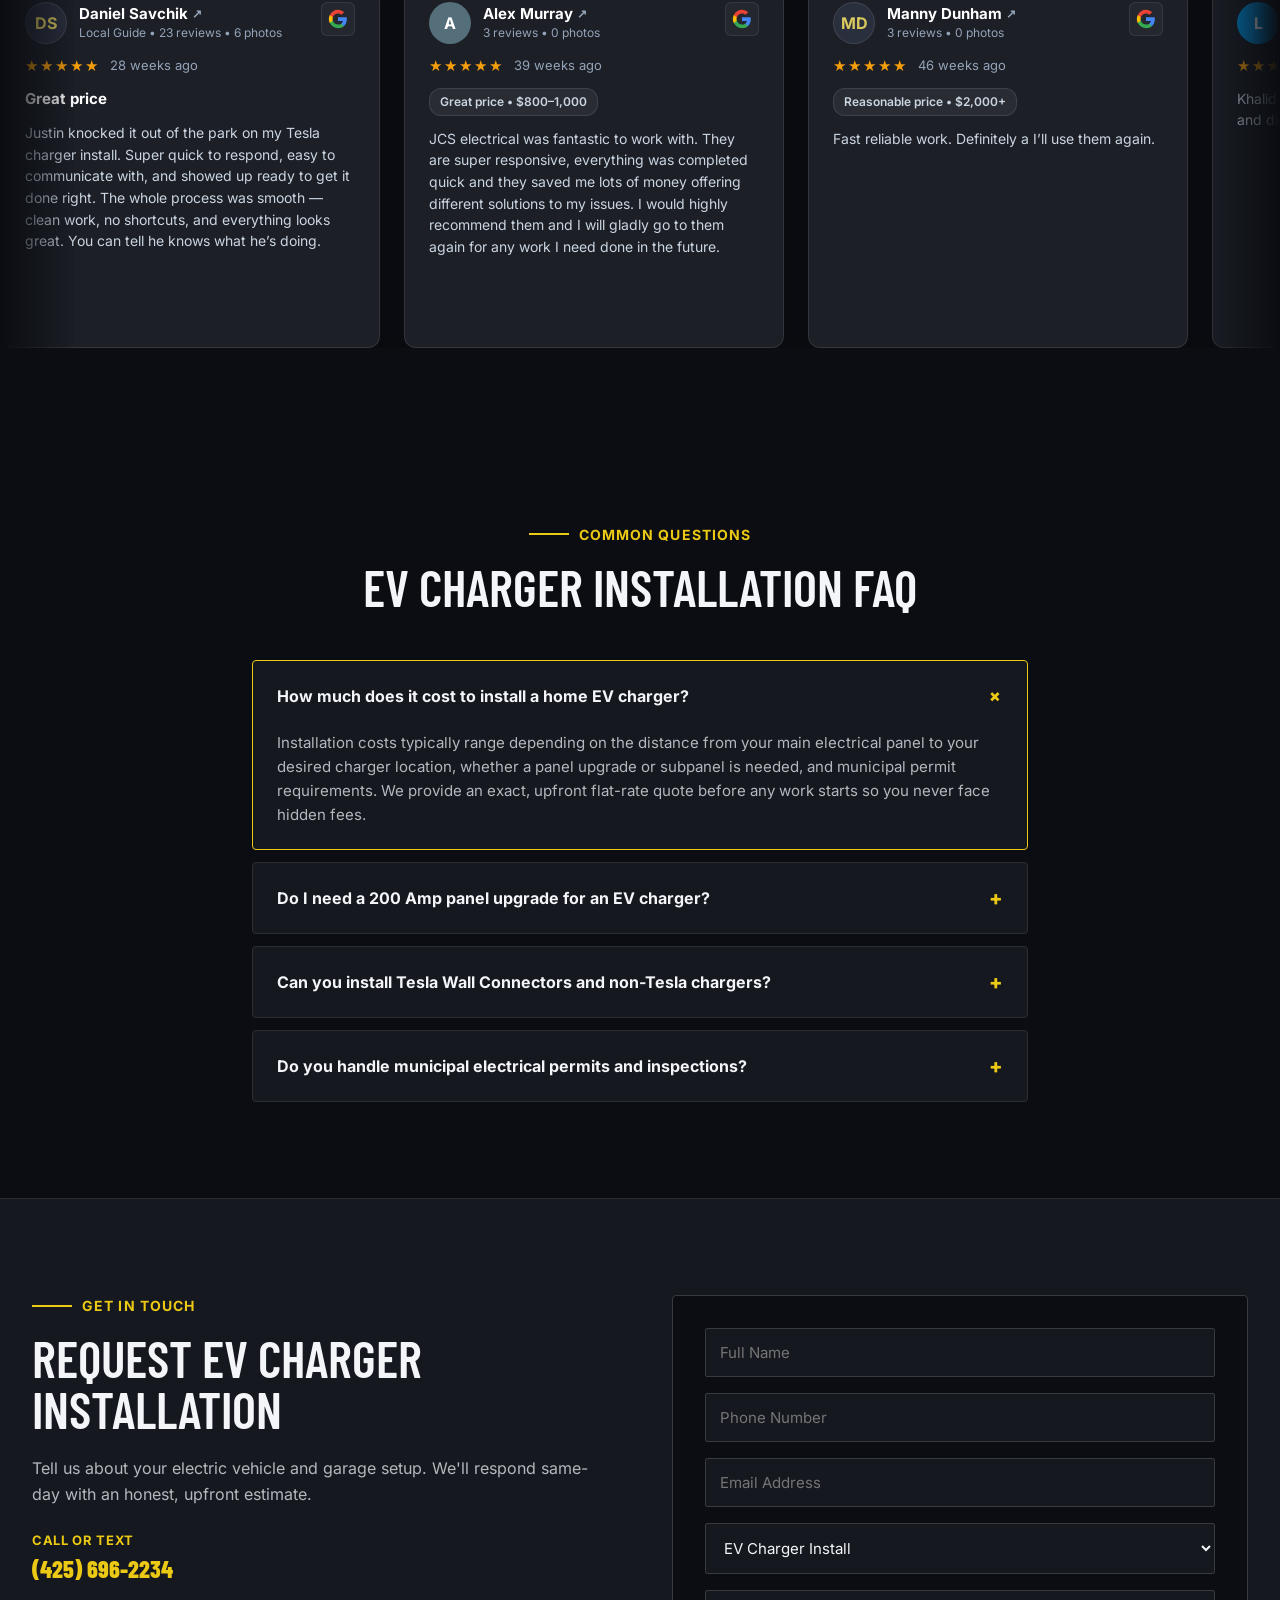
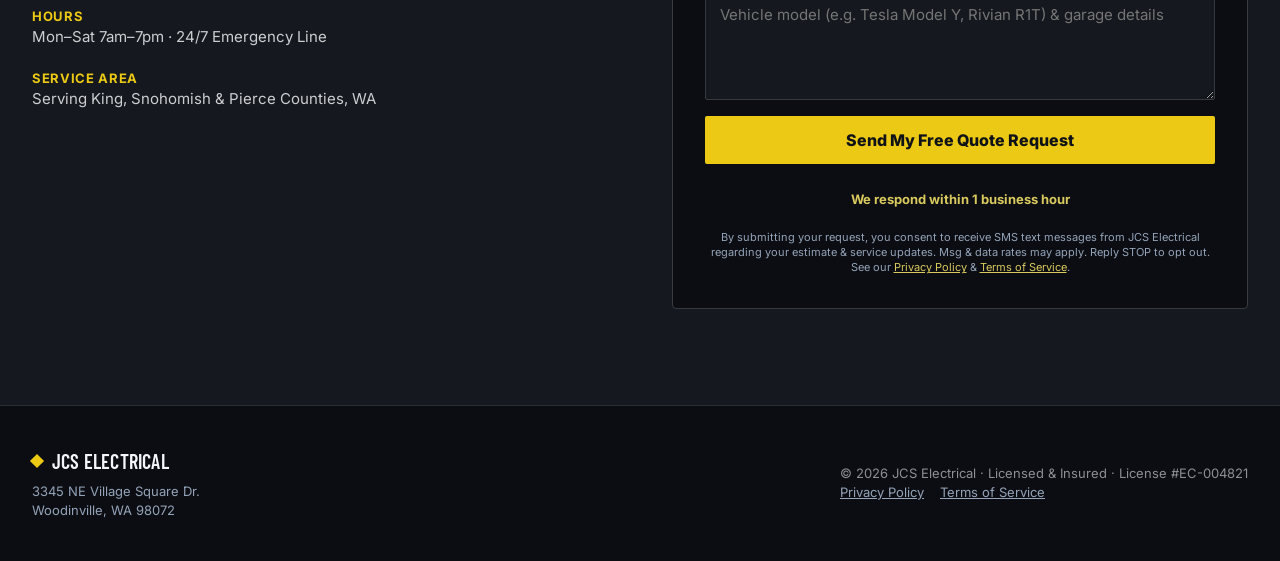
==== commit 9ed6db6d: "Improve EV gallery photo quality and add response-time trust line to forms - ev-install-2.jpg: crop " ====
--- a/ev-charger-installation/index.html
+++ b/ev-charger-installation/index.html
@@ -420,9 +420,9 @@
           </div>
         </div>
         <div class="gallery-item">
-          <img src="../assets/ev-charger/ev-install-2.jpg" alt="Tesla Wall Connector and weatherproof 240V NEMA 14-50 outdoor outlet" loading="lazy">
+          <img src="../assets/ev-charger/ev-install-2.jpg" alt="Tesla Wall Connector mounted on interior garage wall" loading="lazy">
           <div class="gallery-caption">
-            Weatherproof 240V Outdoor NEMA 14-50 Outlet &amp; Tesla Charger — Bothell, WA
+            Tesla Wall Connector Install — Bothell, WA
           </div>
         </div>
       </div>
@@ -1133,7 +1133,8 @@
           </select>
           <textarea placeholder="Vehicle model (e.g. Tesla Model Y, Rivian R1T) &amp; garage details" rows="4" class="form-control"></textarea>
           <button type="submit" class="btn-primary" style="width: 100%;">Send My Free Quote Request</button>
-          <p style="font-size: 11px; color: #94a3b8; margin-top: 12px; line-height: 1.4; text-align: center;">
+          <p style="font-size: 13px; color: #d9c95e; font-weight: 700; margin-top: 10px; text-align: center;">We respond within 1 business hour</p>
+          <p style="font-size: 11px; color: #94a3b8; margin-top: 4px; line-height: 1.4; text-align: center;">
             By submitting your request, you consent to receive SMS text messages from JCS Electrical regarding your estimate &amp; service updates. Msg &amp; data rates may apply. Reply STOP to opt out. See our <a href="../privacy-policy/" style="color:#d9c95e; text-decoration:underline;">Privacy Policy</a> &amp; <a href="../terms-of-service/" style="color:#d9c95e; text-decoration:underline;">Terms of Service</a>.
           </p>
         </form>
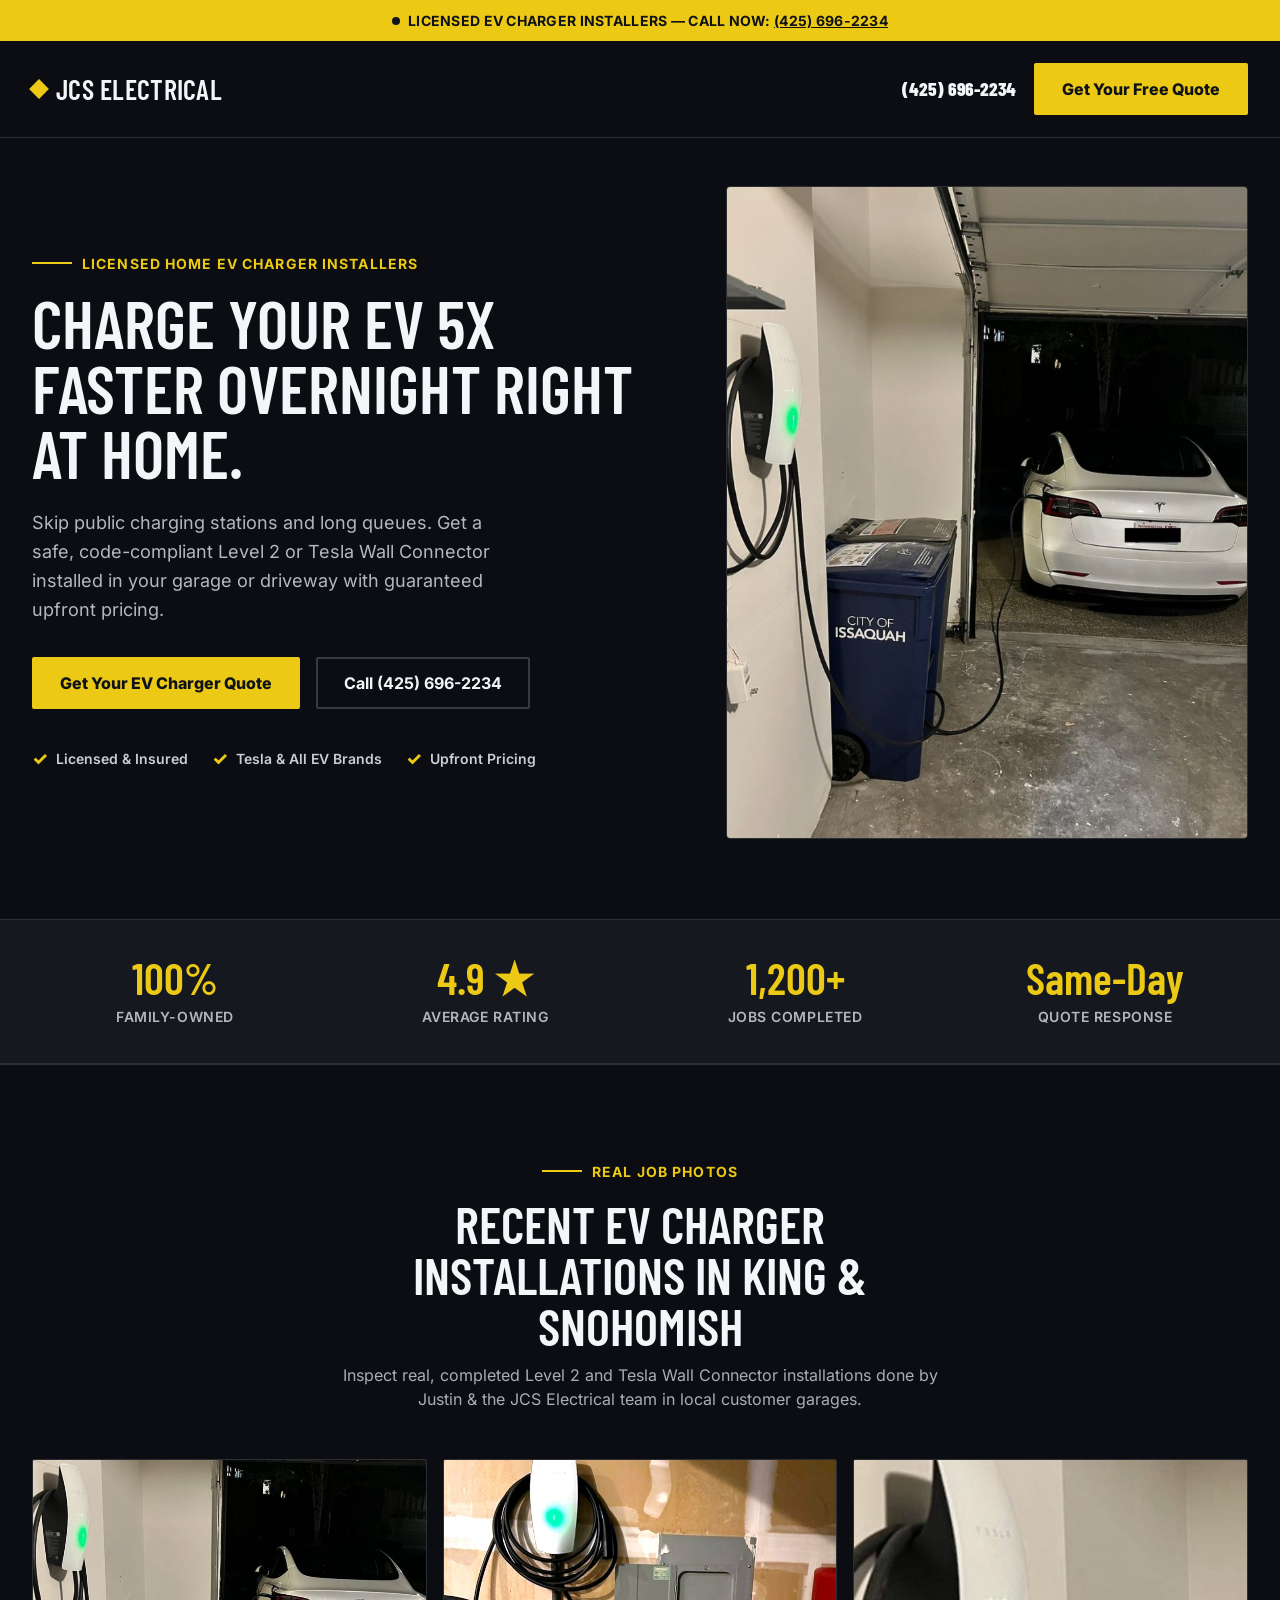
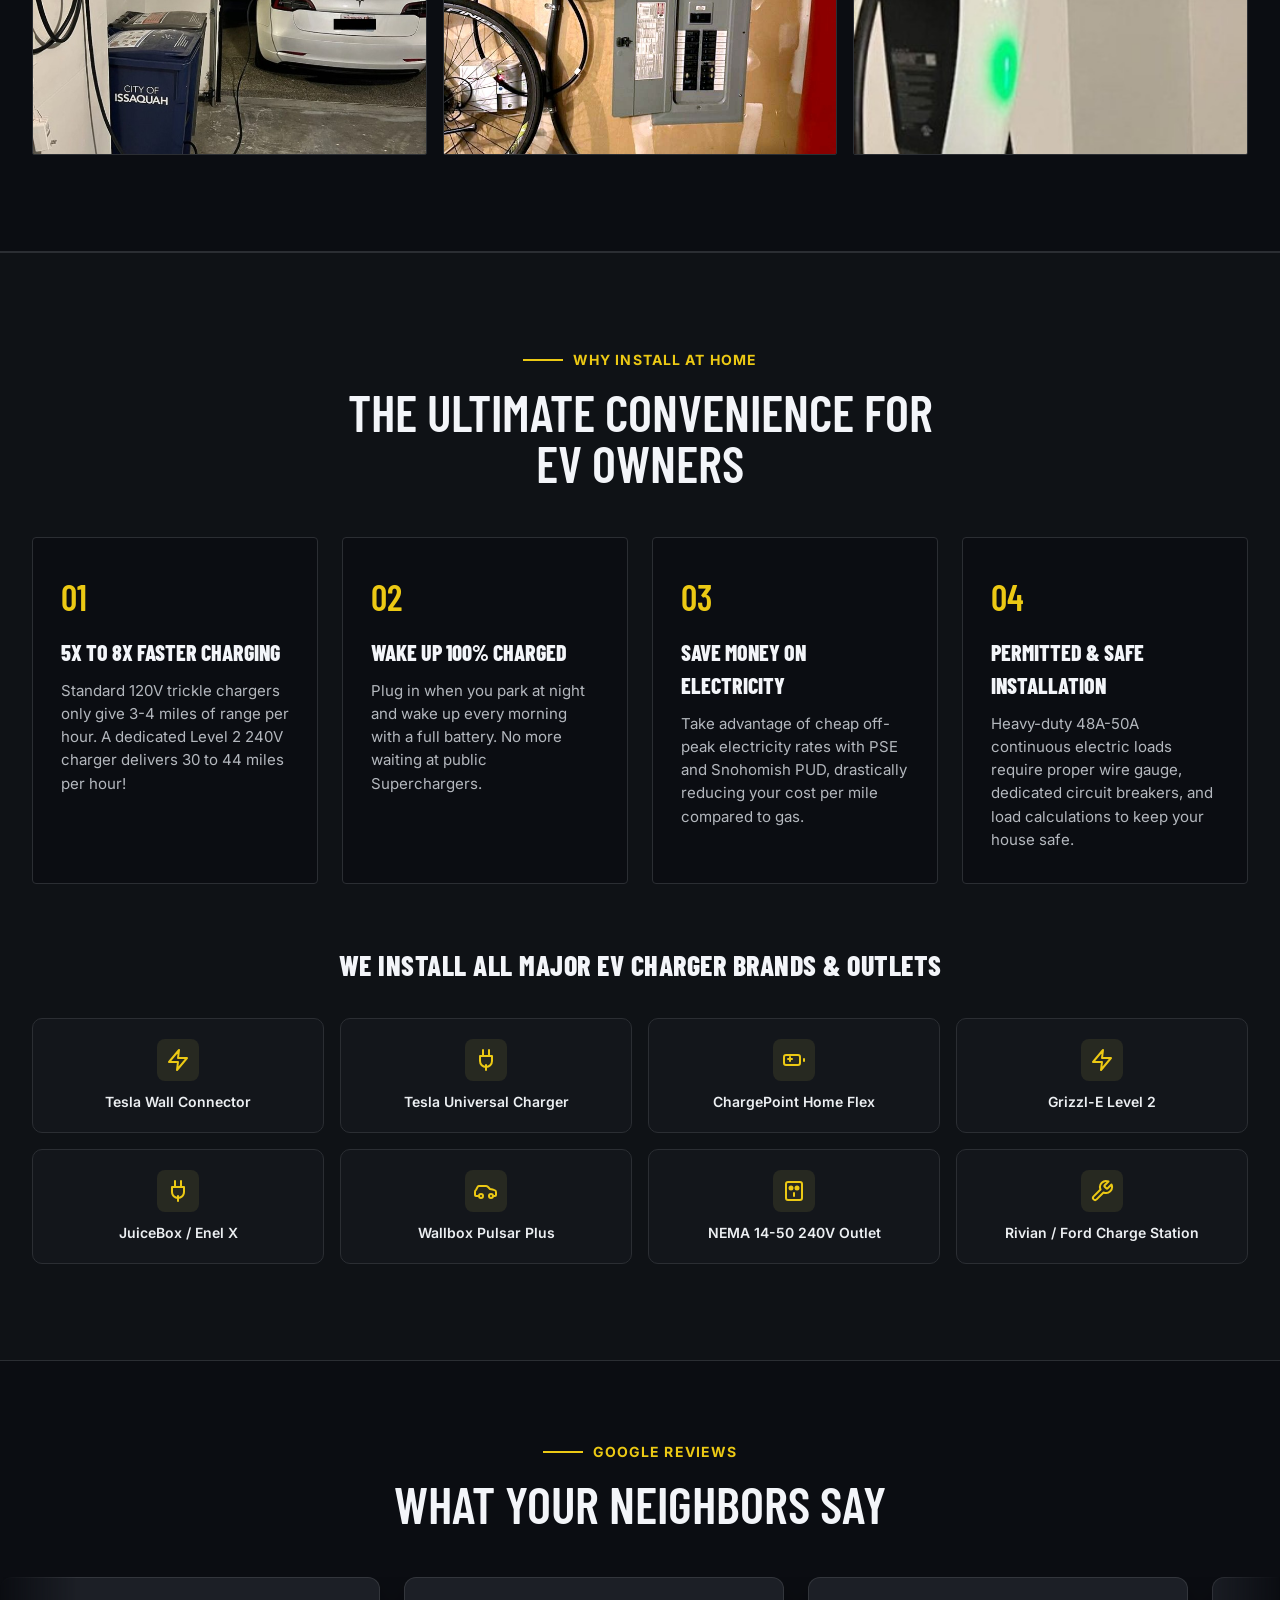
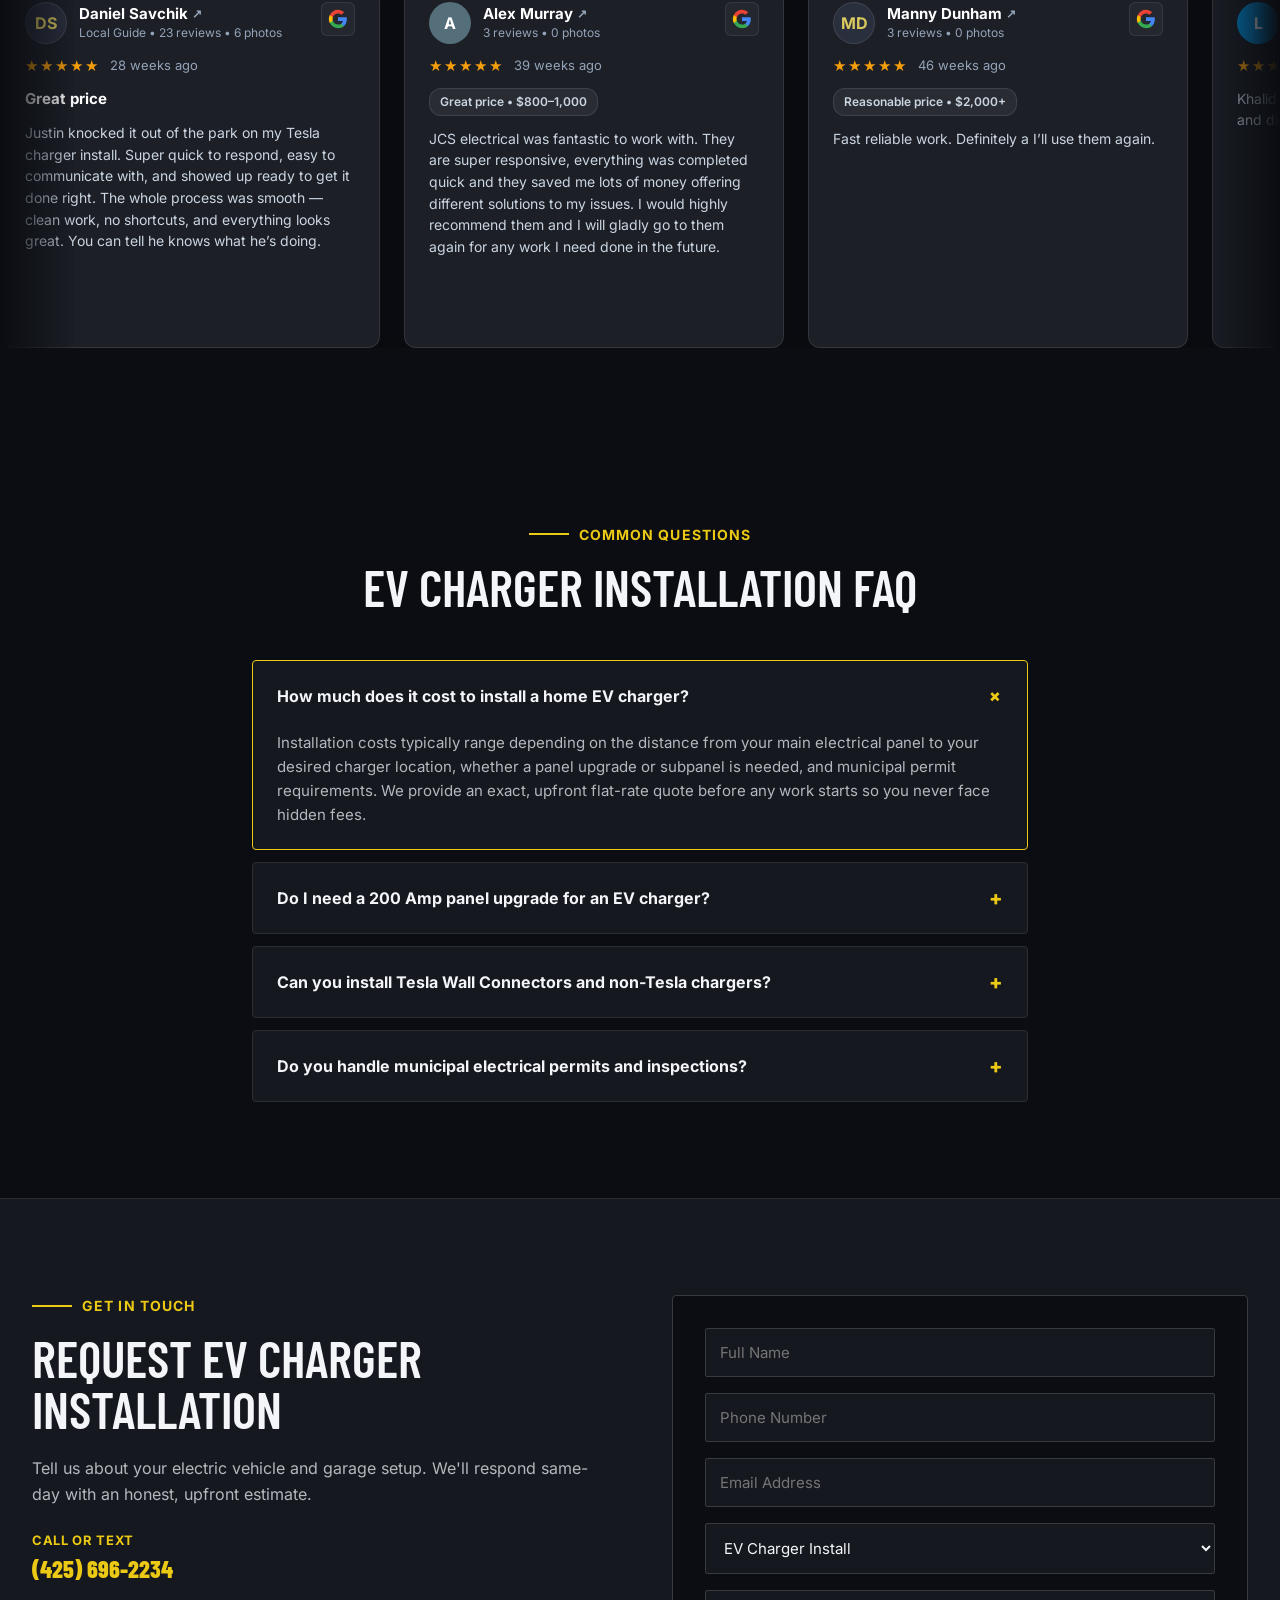
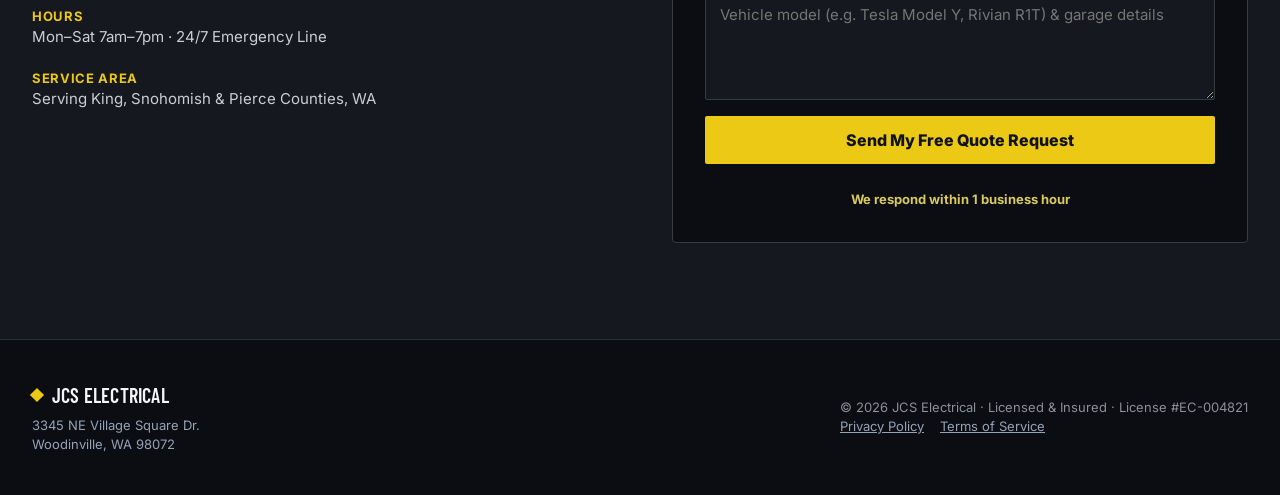
==== commit 66cf5d83: "Add dedicated Lighting & Outlets landing page, remove SMS consent line from forms New page matches a" ====
--- a/ev-charger-installation/index.html
+++ b/ev-charger-installation/index.html
@@ -1134,9 +1134,6 @@
           <textarea placeholder="Vehicle model (e.g. Tesla Model Y, Rivian R1T) &amp; garage details" rows="4" class="form-control"></textarea>
           <button type="submit" class="btn-primary" style="width: 100%;">Send My Free Quote Request</button>
           <p style="font-size: 13px; color: #d9c95e; font-weight: 700; margin-top: 10px; text-align: center;">We respond within 1 business hour</p>
-          <p style="font-size: 11px; color: #94a3b8; margin-top: 4px; line-height: 1.4; text-align: center;">
-            By submitting your request, you consent to receive SMS text messages from JCS Electrical regarding your estimate &amp; service updates. Msg &amp; data rates may apply. Reply STOP to opt out. See our <a href="../privacy-policy/" style="color:#d9c95e; text-decoration:underline;">Privacy Policy</a> &amp; <a href="../terms-of-service/" style="color:#d9c95e; text-decoration:underline;">Terms of Service</a>.
-          </p>
         </form>
 
         <!-- Form Success State -->
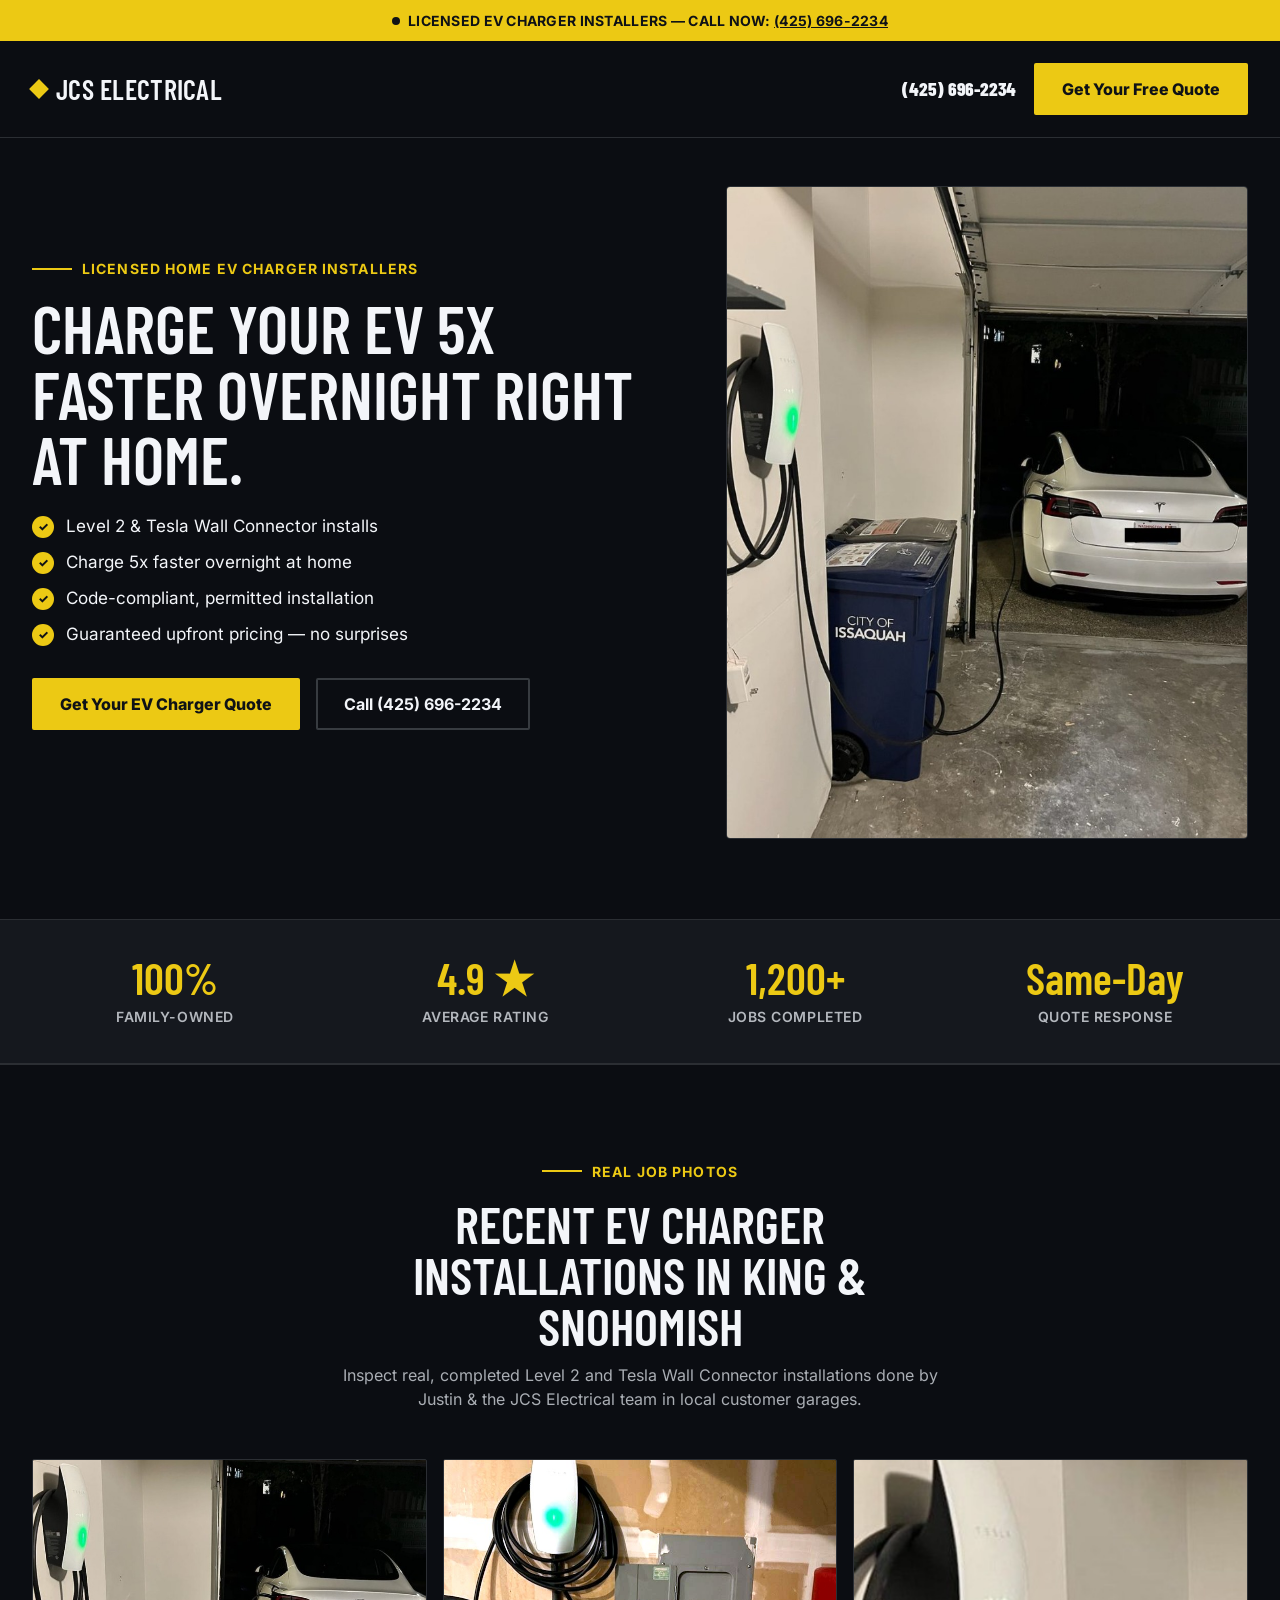
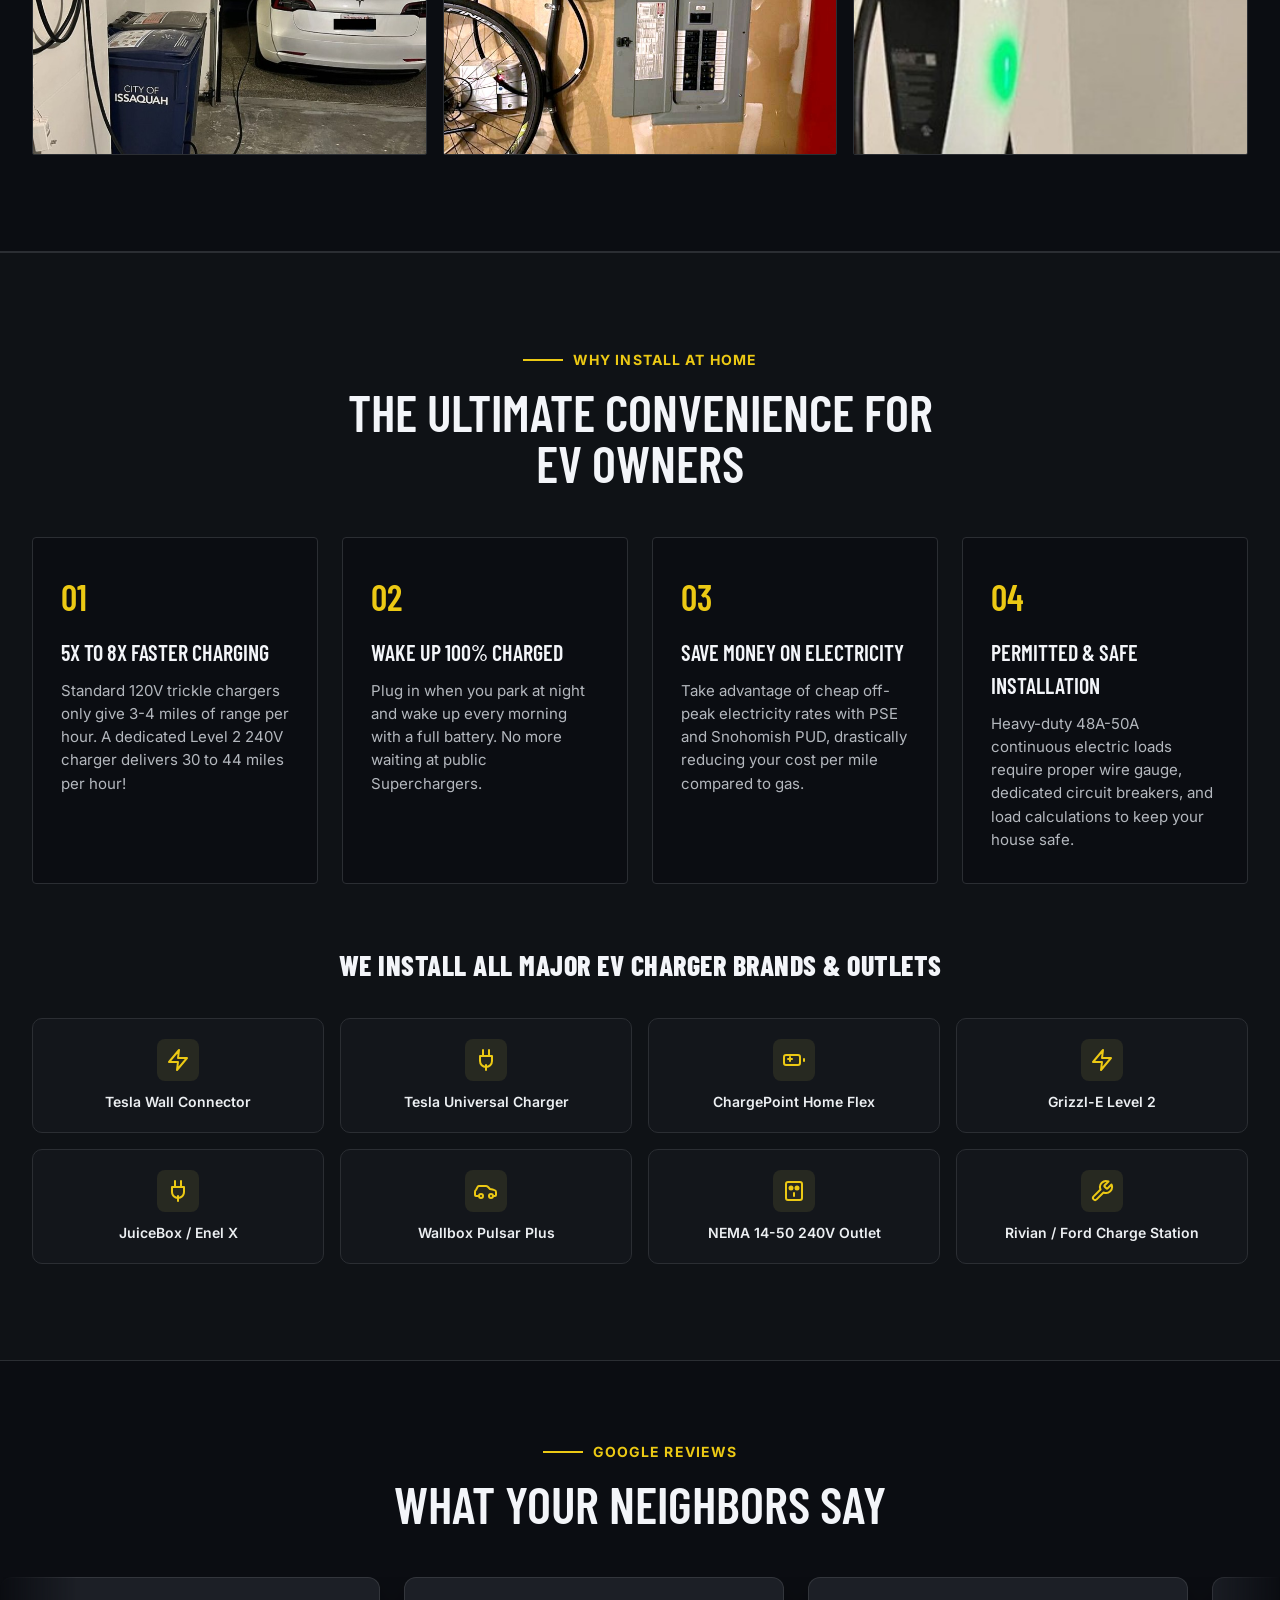
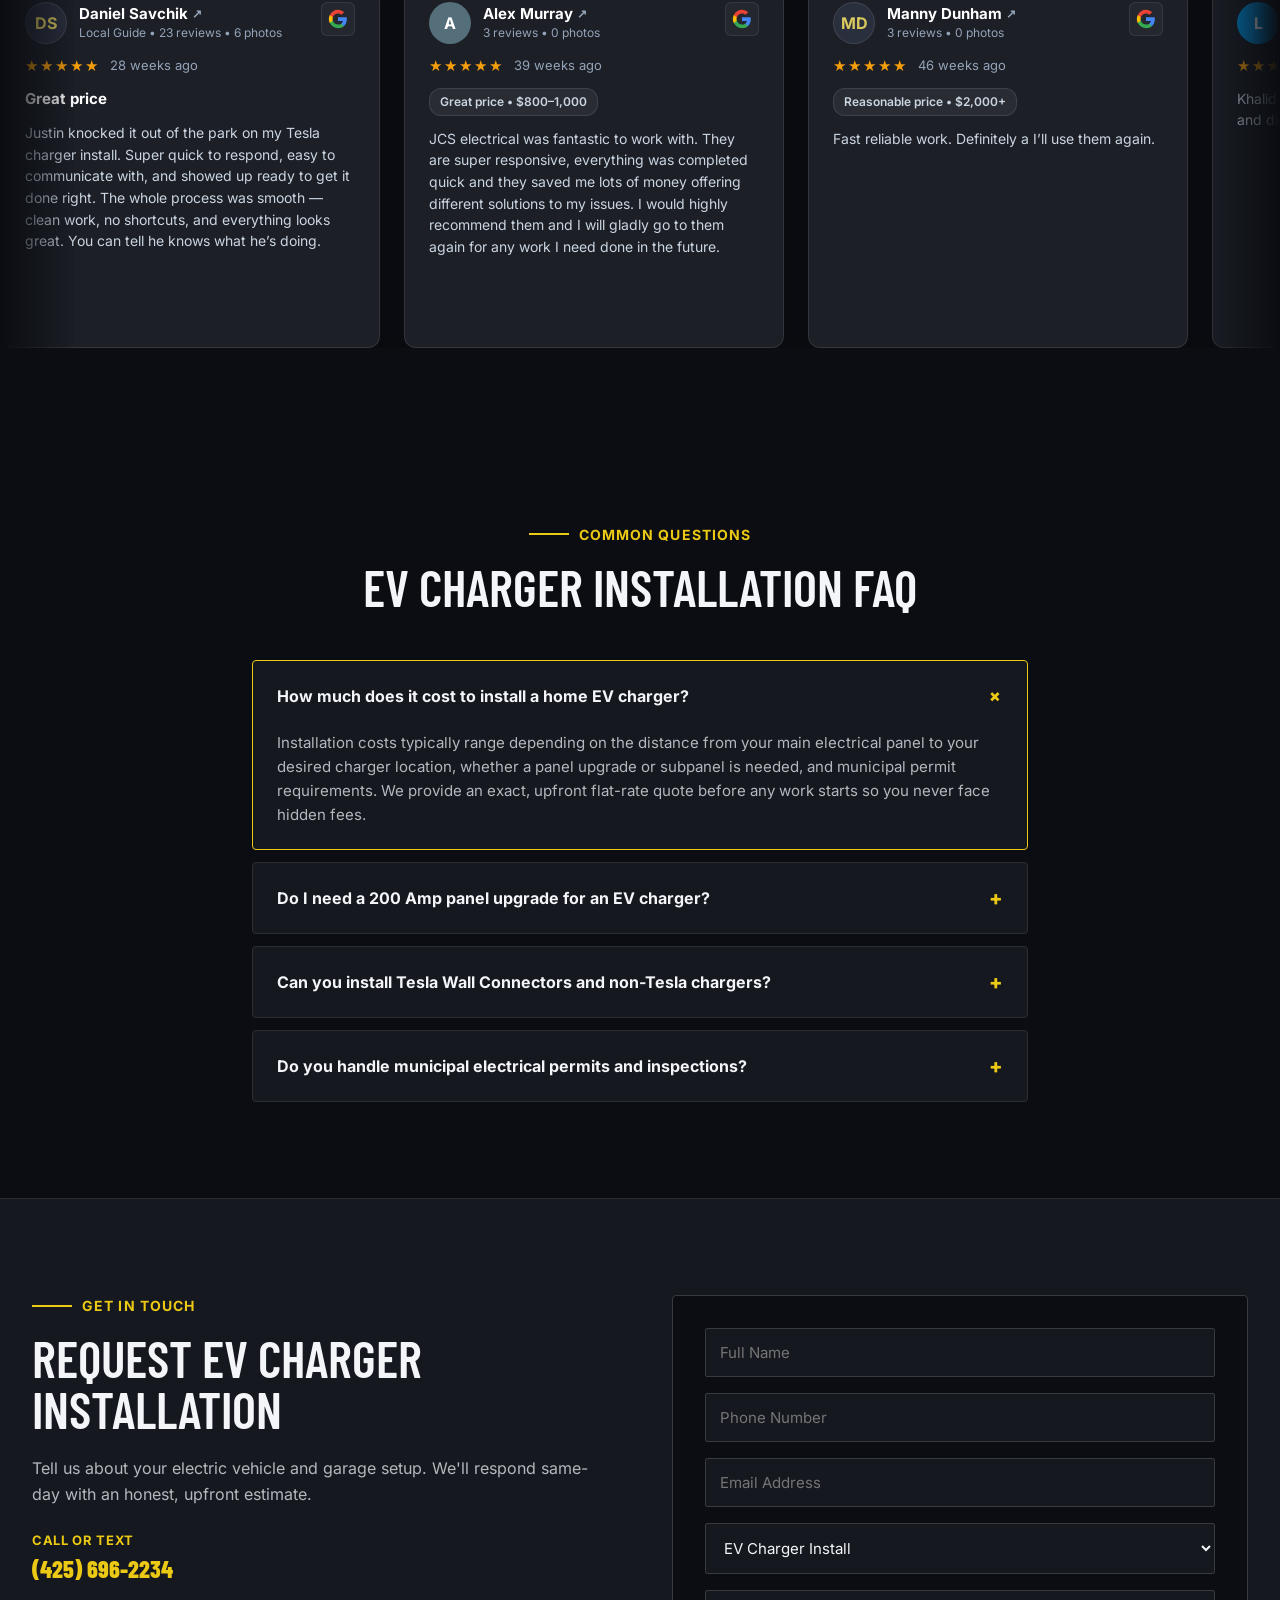
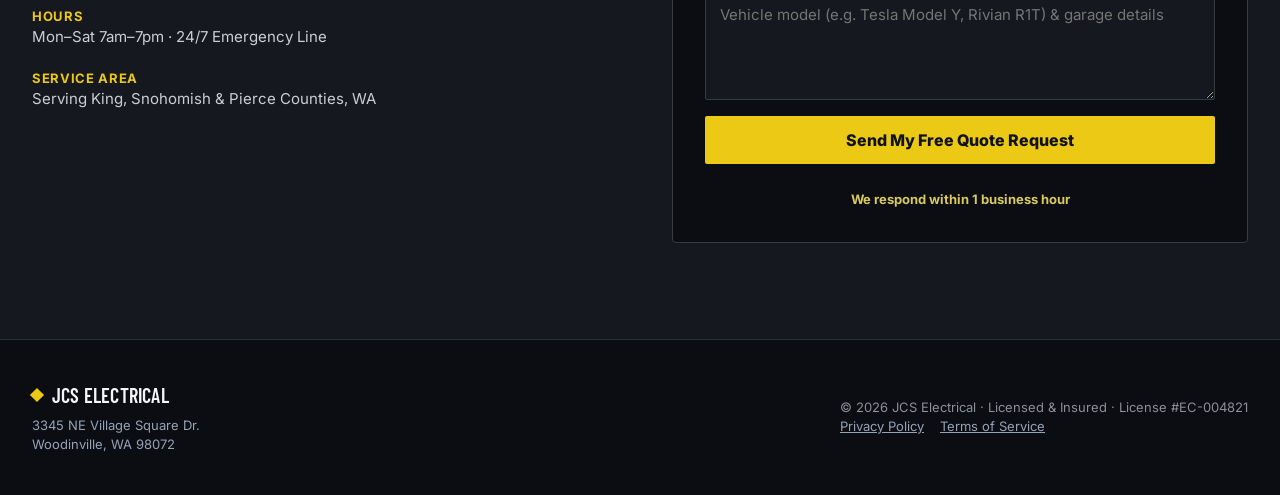
==== commit 8acd88a3: "Lighten headline weight and replace hero paragraphs with scannable bullets Headline elements (hero-h" ====
--- a/ev-charger-installation/index.html
+++ b/ev-charger-installation/index.html
@@ -352,17 +352,15 @@
       <h1 class="hero-headline">
         Charge Your EV 5x Faster Overnight Right at Home.
       </h1>
-      <p class="hero-description">
-        Skip public charging stations and long queues. Get a safe, code-compliant Level 2 or Tesla Wall Connector installed in your garage or driveway with guaranteed upfront pricing.
-      </p>
+      <ul class="hero-bullets">
+        <li class="hero-bullet-item"><span class="hero-bullet-check">✓</span> Level 2 &amp; Tesla Wall Connector installs</li>
+        <li class="hero-bullet-item"><span class="hero-bullet-check">✓</span> Charge 5x faster overnight at home</li>
+        <li class="hero-bullet-item"><span class="hero-bullet-check">✓</span> Code-compliant, permitted installation</li>
+        <li class="hero-bullet-item"><span class="hero-bullet-check">✓</span> Guaranteed upfront pricing — no surprises</li>
+      </ul>
       <div class="hero-cta-group">
         <a href="#contact" class="btn-primary">Get Your EV Charger Quote</a>
         <a href="tel:4256962234" class="btn-secondary">Call (425) 696-2234</a>
-      </div>
-      <div class="trust-badges-inline">
-        <div class="badge-item"><span class="badge-check">✓</span> Licensed &amp; Insured</div>
-        <div class="badge-item"><span class="badge-check">✓</span> Tesla &amp; All EV Brands</div>
-        <div class="badge-item"><span class="badge-check">✓</span> Upfront Pricing</div>
       </div>
     </div>
     <div class="hero-image-wrapper">
--- a/css/styles.css
+++ b/css/styles.css
@@ -138,7 +138,7 @@
 
 .section-title {
   font-family: var(--font-heading);
-  font-weight: 900;
+  font-weight: 600;
   font-size: clamp(34px, 4vw, 52px);
   text-transform: uppercase;
   line-height: 1;
@@ -339,7 +339,7 @@
 
 .hero-headline {
   font-family: var(--font-heading);
-  font-weight: 900;
+  font-weight: 600;
   font-size: clamp(40px, 5.2vw, 76px);
   line-height: 0.98;
   margin-bottom: 24px;
@@ -352,6 +352,40 @@
   color: var(--text-muted);
   max-width: 480px;
   margin-bottom: 32px;
+}
+
+.hero-bullets {
+  list-style: none;
+  padding: 0;
+  margin: 0 0 32px;
+  display: flex;
+  flex-direction: column;
+  gap: 13px;
+  max-width: 480px;
+}
+
+.hero-bullet-item {
+  display: flex;
+  align-items: flex-start;
+  gap: 12px;
+  font-size: 17px;
+  line-height: 1.35;
+  color: var(--text-main);
+}
+
+.hero-bullet-check {
+  flex-shrink: 0;
+  width: 22px;
+  height: 22px;
+  margin-top: 1px;
+  border-radius: 50%;
+  background: var(--accent-gold);
+  color: var(--accent-text-dark);
+  display: flex;
+  align-items: center;
+  justify-content: center;
+  font-size: 12px;
+  font-weight: 800;
 }
 
 .hero-cta-group {
@@ -560,7 +594,7 @@
 
 .why-title {
   font-family: var(--font-heading);
-  font-weight: 800;
+  font-weight: 600;
   font-size: 22px;
   margin-bottom: 10px;
   text-transform: uppercase;
--- a/css/styles.css
+++ b/css/styles.css
@@ -138,7 +138,7 @@
 
 .section-title {
   font-family: var(--font-heading);
-  font-weight: 900;
+  font-weight: 600;
   font-size: clamp(34px, 4vw, 52px);
   text-transform: uppercase;
   line-height: 1;
@@ -339,7 +339,7 @@
 
 .hero-headline {
   font-family: var(--font-heading);
-  font-weight: 900;
+  font-weight: 600;
   font-size: clamp(40px, 5.2vw, 76px);
   line-height: 0.98;
   margin-bottom: 24px;
@@ -352,6 +352,40 @@
   color: var(--text-muted);
   max-width: 480px;
   margin-bottom: 32px;
+}
+
+.hero-bullets {
+  list-style: none;
+  padding: 0;
+  margin: 0 0 32px;
+  display: flex;
+  flex-direction: column;
+  gap: 13px;
+  max-width: 480px;
+}
+
+.hero-bullet-item {
+  display: flex;
+  align-items: flex-start;
+  gap: 12px;
+  font-size: 17px;
+  line-height: 1.35;
+  color: var(--text-main);
+}
+
+.hero-bullet-check {
+  flex-shrink: 0;
+  width: 22px;
+  height: 22px;
+  margin-top: 1px;
+  border-radius: 50%;
+  background: var(--accent-gold);
+  color: var(--accent-text-dark);
+  display: flex;
+  align-items: center;
+  justify-content: center;
+  font-size: 12px;
+  font-weight: 800;
 }
 
 .hero-cta-group {
@@ -560,7 +594,7 @@
 
 .why-title {
   font-family: var(--font-heading);
-  font-weight: 800;
+  font-weight: 600;
   font-size: 22px;
   margin-bottom: 10px;
   text-transform: uppercase;
